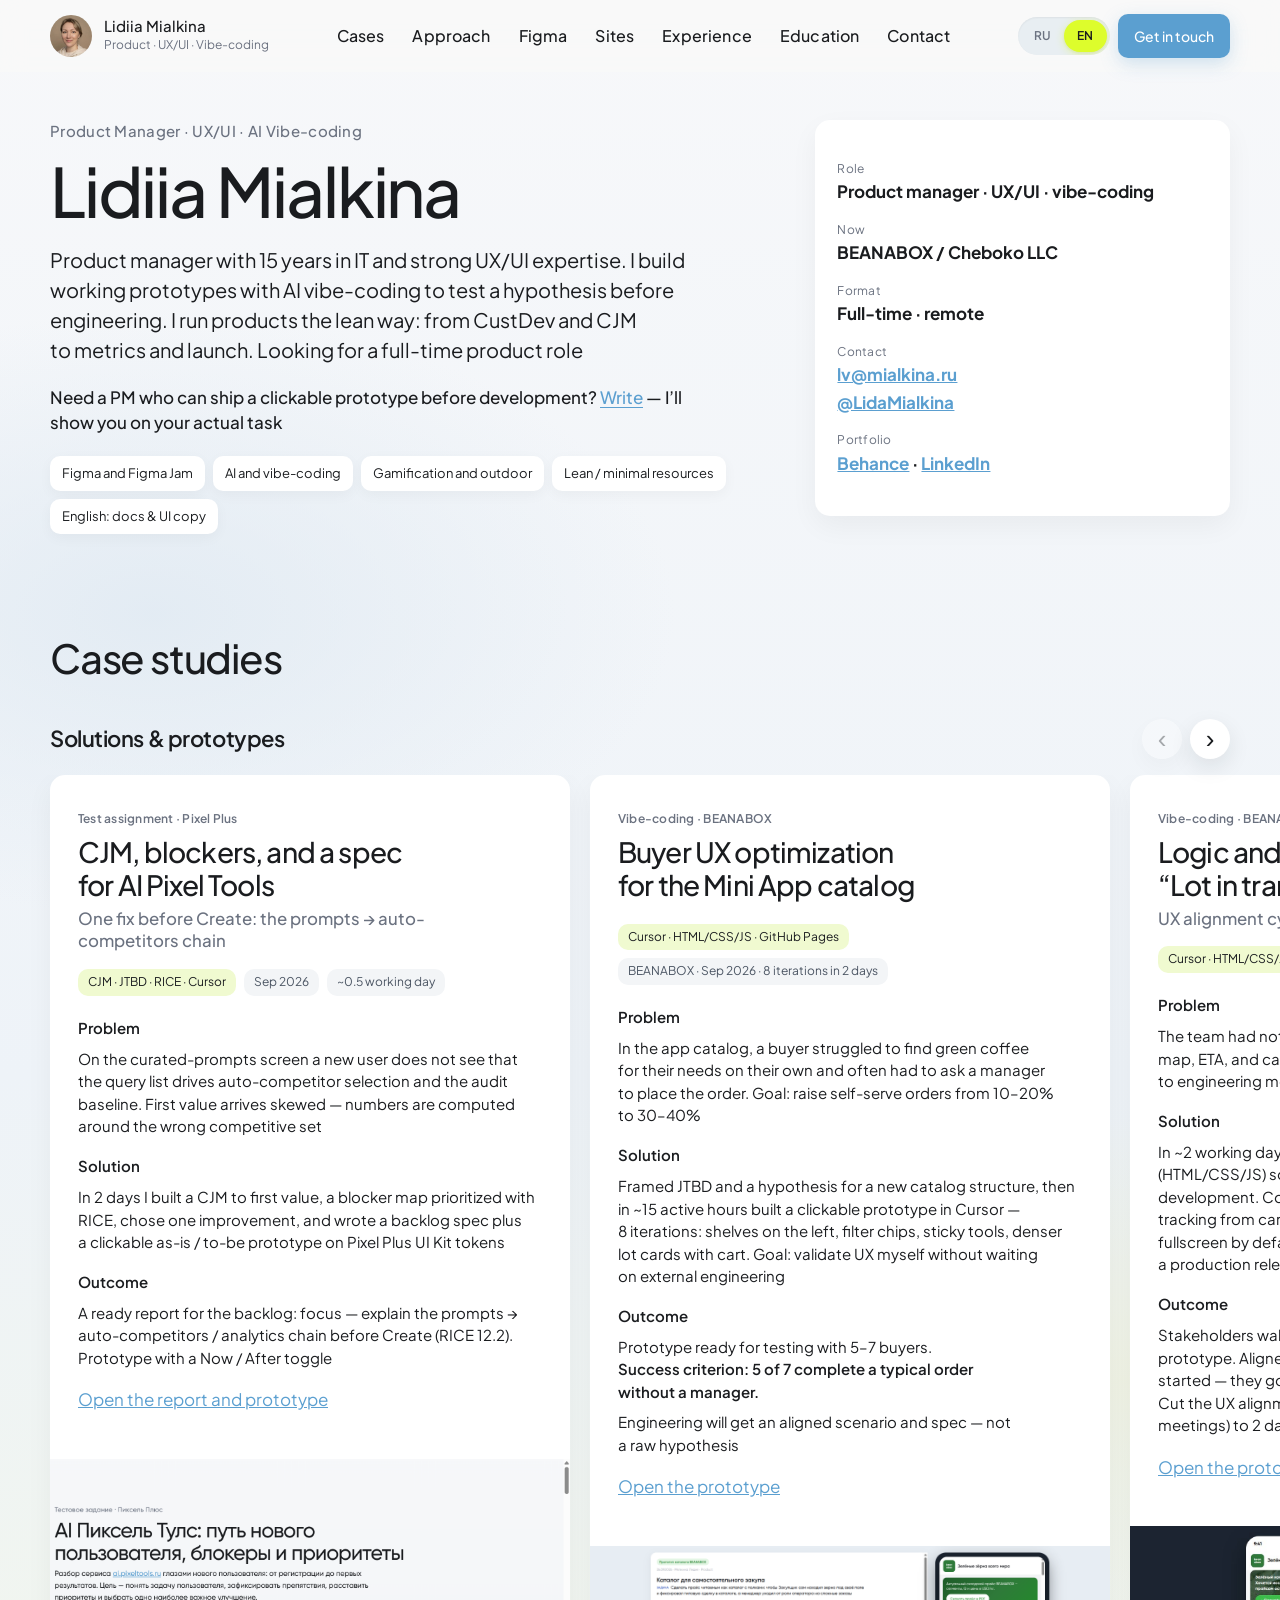
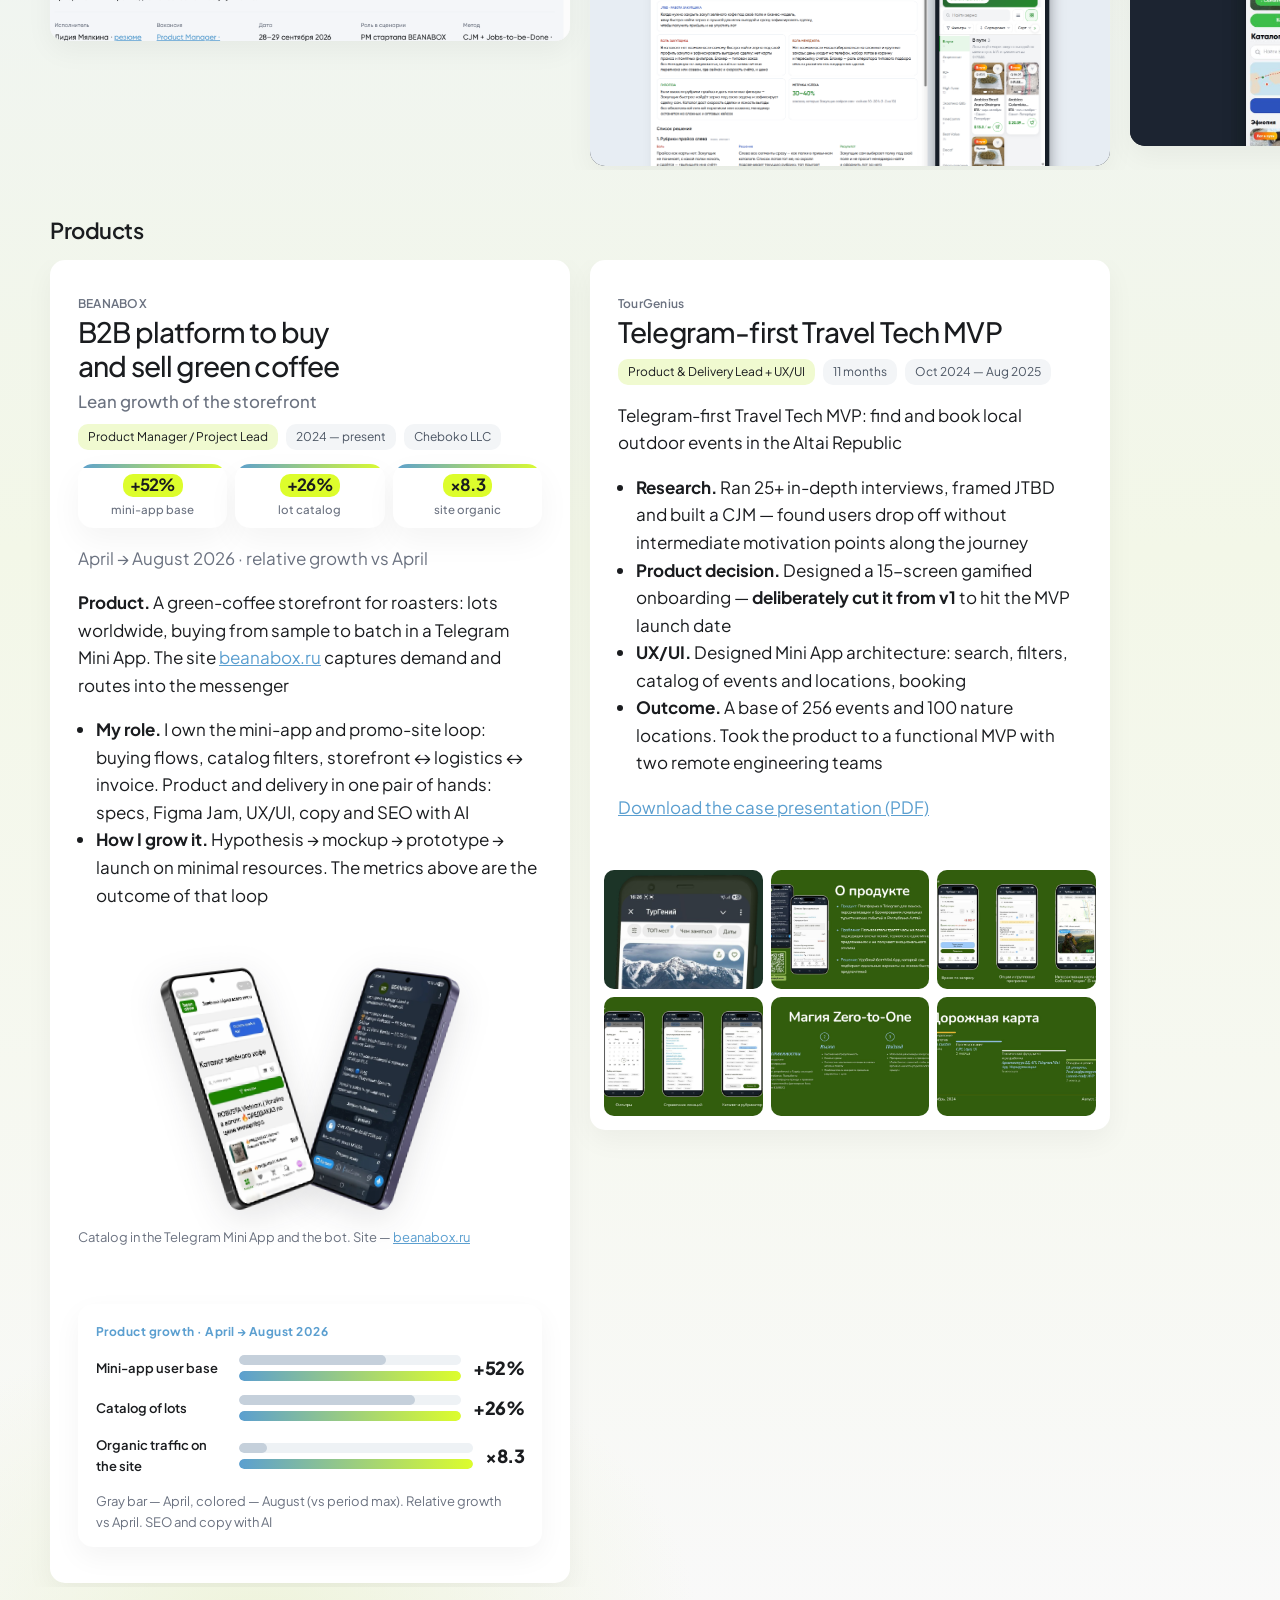
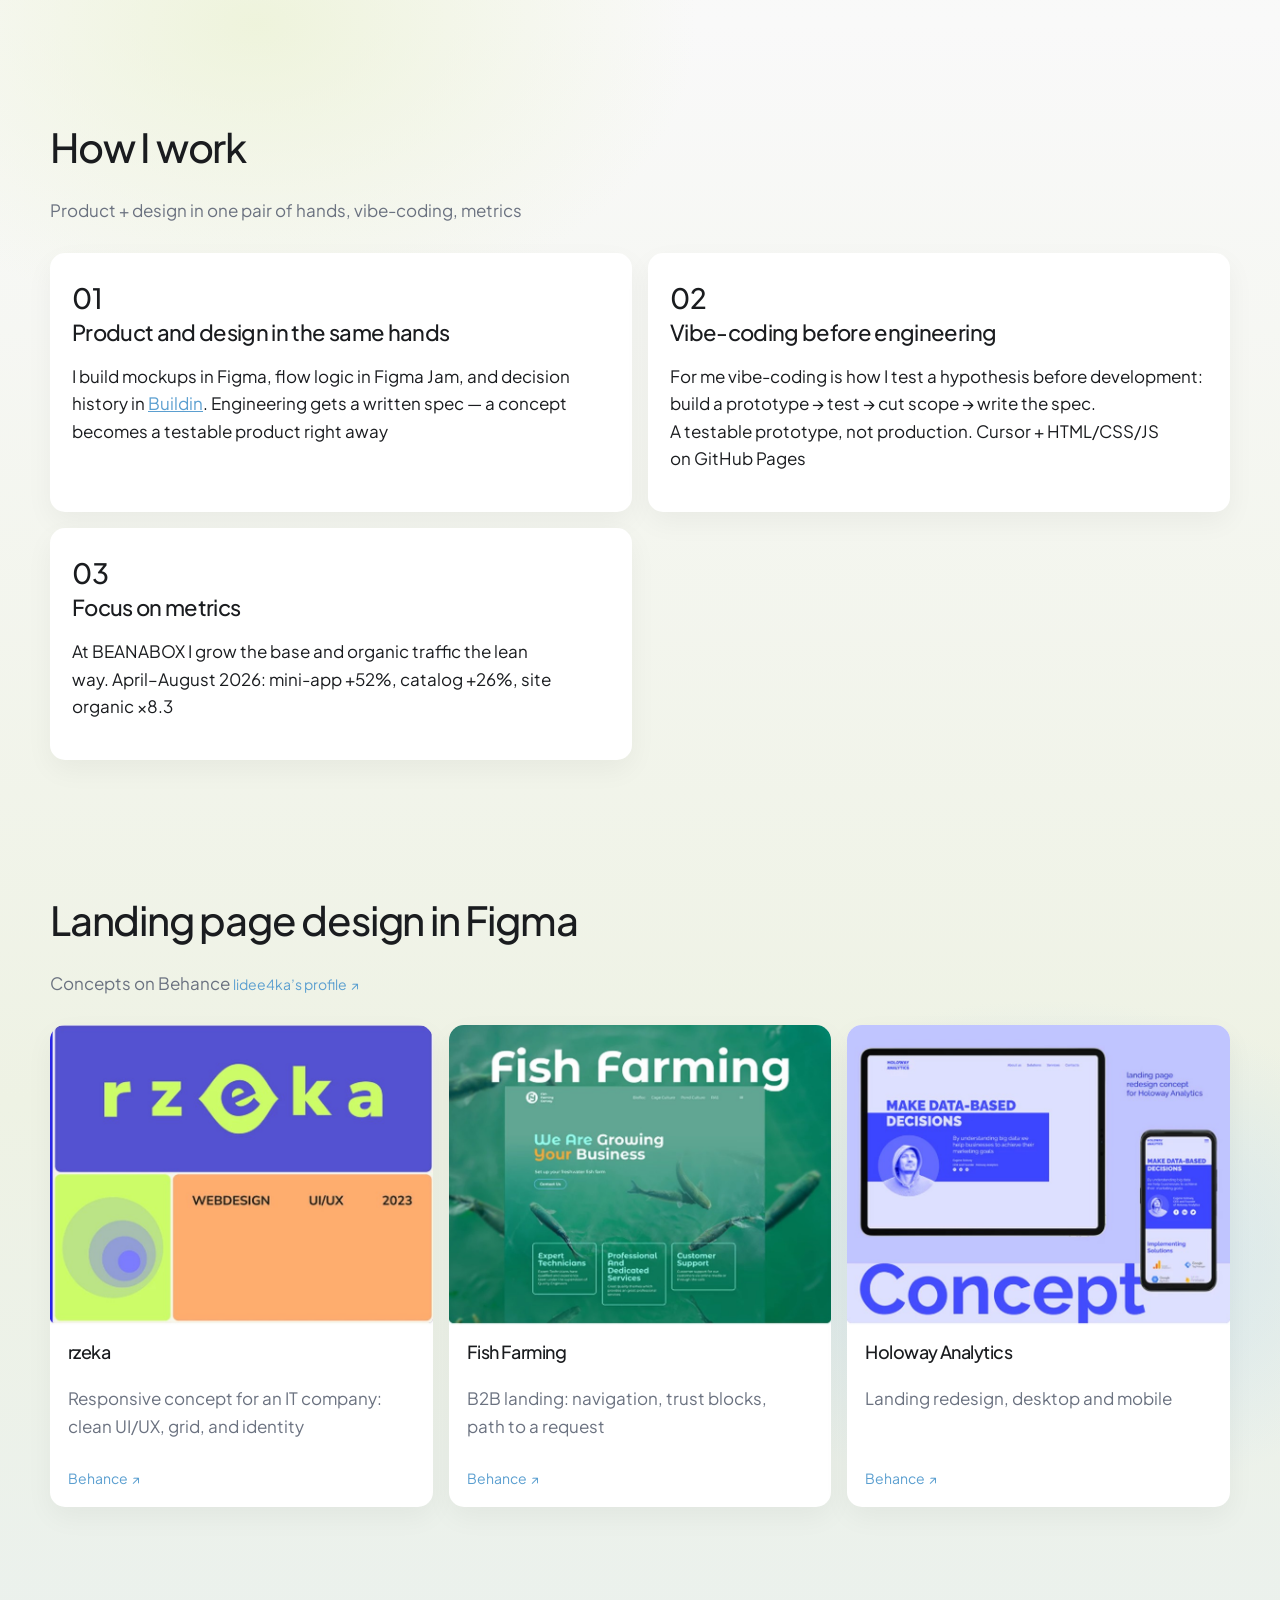
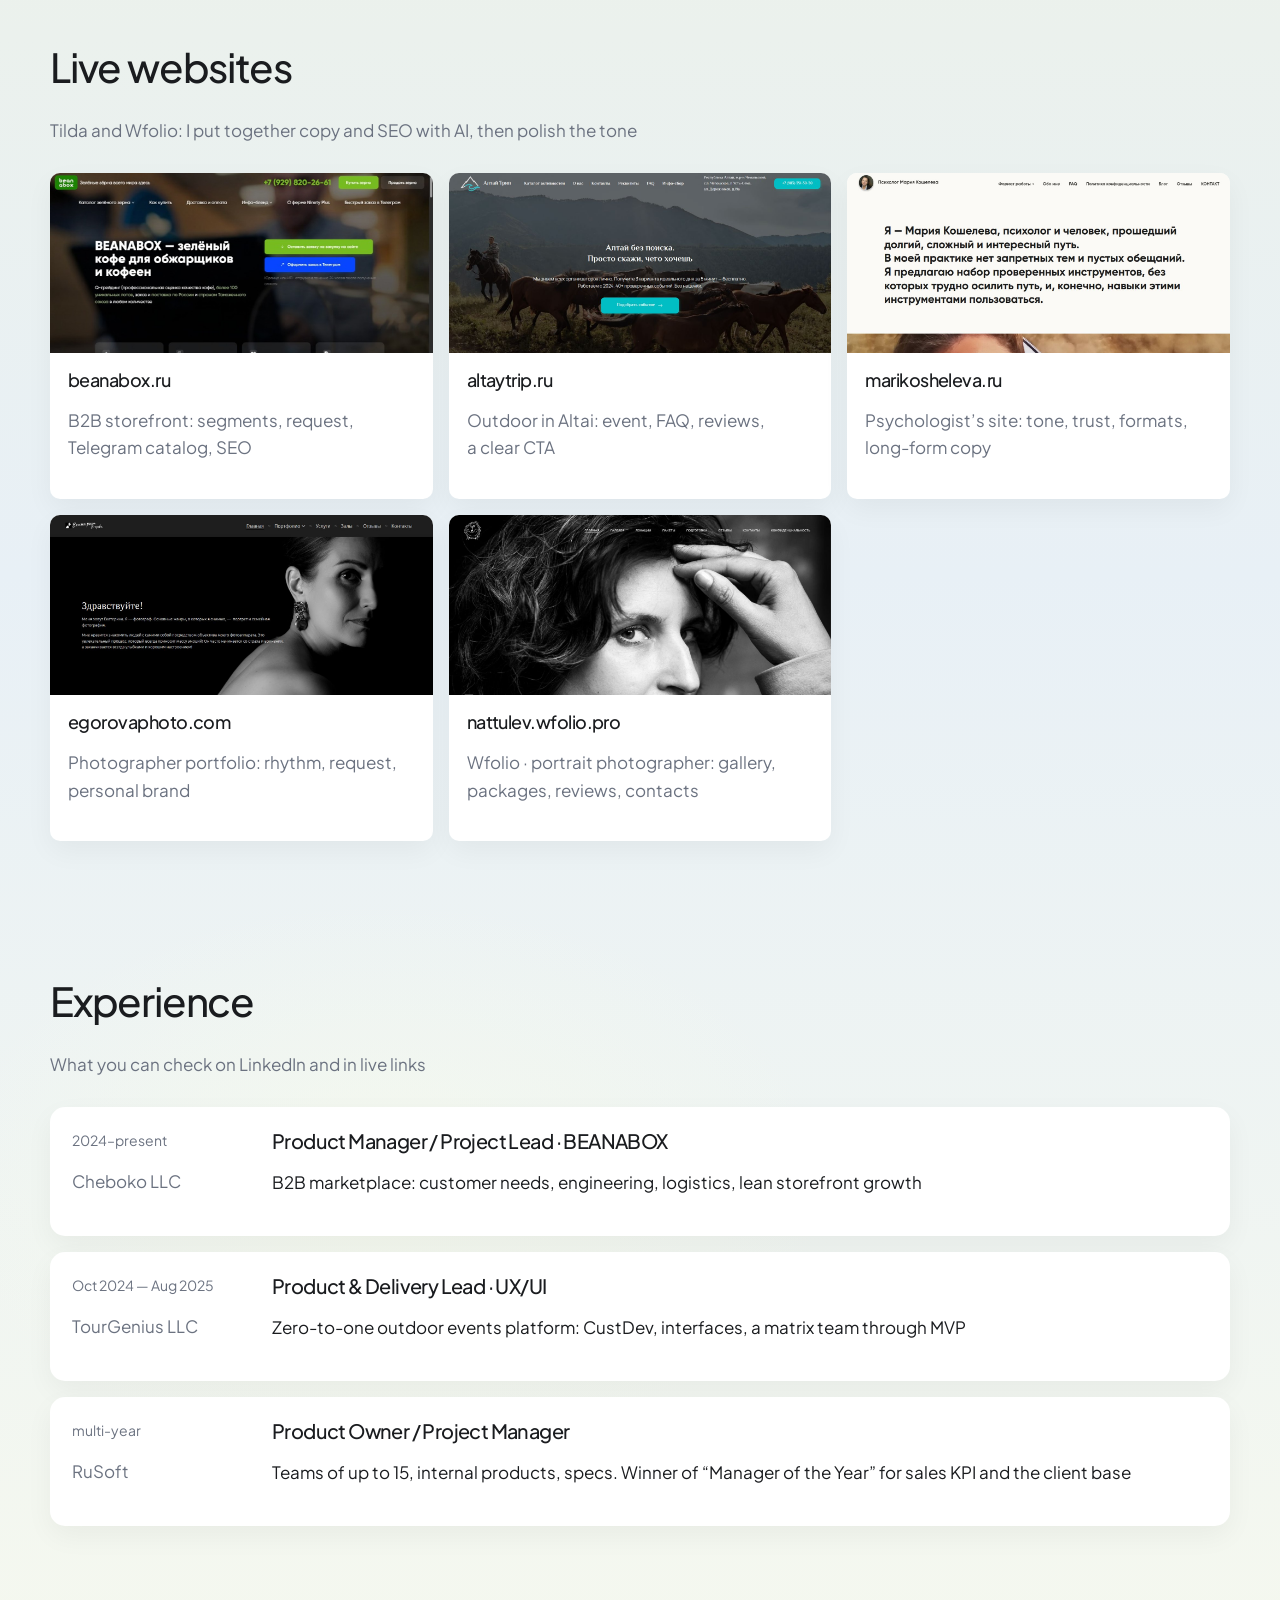
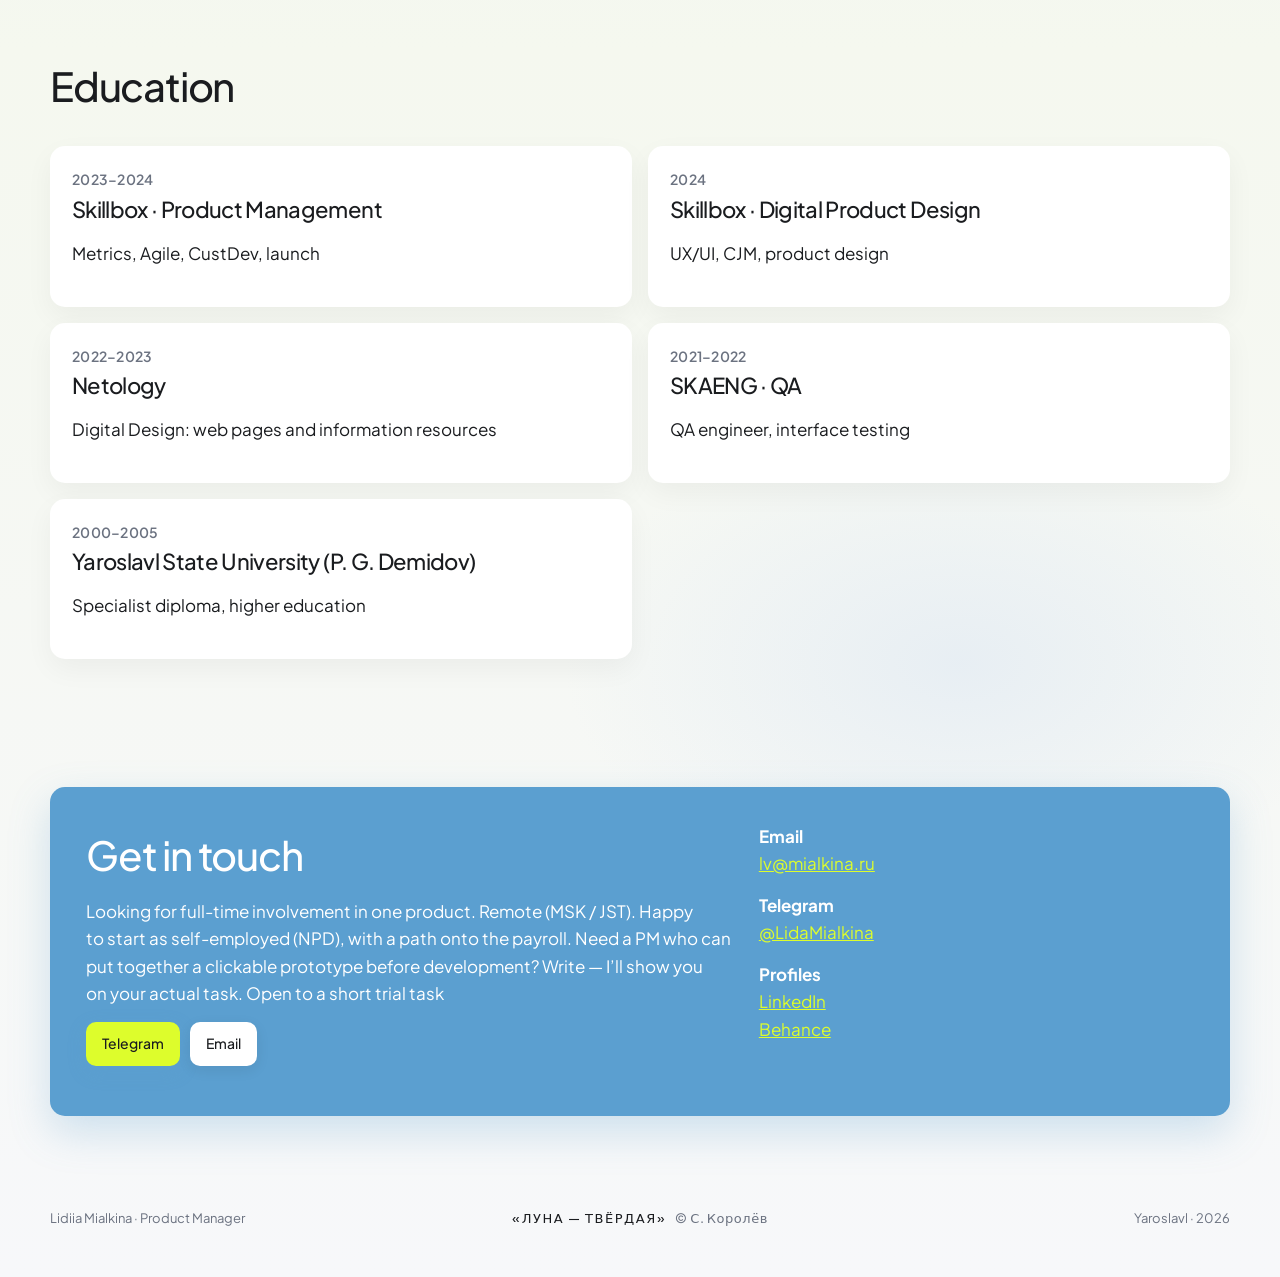
==== en/index.html @ 4f810d22 "OG-бэйдж (RU/EN) Обновила OG-бэйдж (RU/EN): новая аватарка без свечения, фон и чипы как в резюме, бе" ====
<!doctype html>
<html lang="en">
  <head>
    <meta charset="UTF-8" />
    <meta name="viewport" content="width=device-width, initial-scale=1.0" />
    <meta name="theme-color" content="#f9f9f9" />
    <meta name="robots" content="index, follow" />
    <link rel="icon" type="image/png" href="../favicon.png?v=4" sizes="48x48" />
    <link rel="icon" type="image/png" href="../favicon-32.png?v=4" sizes="32x32" />
    <link rel="apple-touch-icon" href="../apple-touch-icon.png?v=4" />
    <link rel="manifest" href="./site.webmanifest" />
    <title>Lidiia Mialkina — Product Manager, UX/UI, vibe-coding</title>
    <meta
      name="description"
      content="Product manager CV with UX/UI: TourGenius, BEANABOX, Figma and working prototypes. Write — I will show you on your actual task."
    />
    <link rel="canonical" href="https://lidee4ka.github.io/cv-PMAI/en/" />
    <link rel="alternate" hreflang="ru-RU" href="https://lidee4ka.github.io/cv-PMAI/" />
    <link rel="alternate" hreflang="en-US" href="https://lidee4ka.github.io/cv-PMAI/en/" />
    <link rel="alternate" hreflang="x-default" href="https://lidee4ka.github.io/cv-PMAI/" />
    <meta property="og:type" content="website" />
    <meta property="og:site_name" content="Lidiia Mialkina" />
    <meta property="og:title" content="Lidiia Mialkina — Product Manager, UX/UI, vibe-coding" />
    <meta
      property="og:description"
      content="Product manager CV with UX/UI: TourGenius, BEANABOX, Figma and working prototypes. Write — I will show you on your actual task."
    />
    <meta property="og:url" content="https://lidee4ka.github.io/cv-PMAI/en/" />
    <meta property="og:locale" content="en_US" />
    <meta property="og:locale:alternate" content="ru_RU" />
    <meta property="og:image" content="https://lidee4ka.github.io/cv-PMAI/og-cover-en.jpg?v=5" />
    <meta property="og:image:alt" content="Lidiia Mialkina, product manager and UX/UI designer" />
    <meta property="og:image:width" content="1200" />
    <meta property="og:image:height" content="630" />
    <meta name="twitter:card" content="summary_large_image" />
    <meta name="twitter:title" content="Lidiia Mialkina — Product Manager UX/UI" />
    <meta name="twitter:description" content="Product manager UX/UI: TourGenius, BEANABOX. Get in touch." />
    <meta name="twitter:image" content="https://lidee4ka.github.io/cv-PMAI/og-cover-en.jpg?v=5" />
    <meta name="twitter:image:alt" content="Lidiia Mialkina, product manager and UX/UI designer" />
    <script type="application/ld+json">{"@context":"https://schema.org","@graph":[{"@type":"ProfilePage","@id":"https://lidee4ka.github.io/cv-PMAI/en/#page","url":"https://lidee4ka.github.io/cv-PMAI/en/","name":"Lidiia Mialkina — Product Manager, UX/UI, vibe-coding","inLanguage":"en-US","isPartOf":{"@id":"https://lidee4ka.github.io/cv-PMAI/#website"},"about":{"@id":"https://lidee4ka.github.io/cv-PMAI/#person"},"mainEntity":{"@id":"https://lidee4ka.github.io/cv-PMAI/#person"}},{"@type":"WebSite","@id":"https://lidee4ka.github.io/cv-PMAI/#website","url":"https://lidee4ka.github.io/cv-PMAI","name":"Лидия Мялкина","alternateName":"Lidiia Mialkina","inLanguage":["ru-RU","en-US"],"publisher":{"@id":"https://lidee4ka.github.io/cv-PMAI/#person"}},{"@type":"Person","@id":"https://lidee4ka.github.io/cv-PMAI/#person","name":"Лидия Мялкина","alternateName":["Lidiia Mialkina"],"jobTitle":"Product Manager","email":"lv@mialkina.ru","url":"https://lidee4ka.github.io/cv-PMAI","image":"https://lidee4ka.github.io/cv-PMAI/avatar.jpg","sameAs":["https://www.linkedin.com/in/lidiia-mialkina/","https://www.behance.net/lidee4ka","https://t.me/LidaMialkina","https://github.com/lidee4ka"],"address":{"@type":"PostalAddress","addressLocality":"Yaroslavl","addressCountry":"RU"},"knowsLanguage":["ru","en"]}]}</script>
    <script>
      (function () {
        var requested = new URLSearchParams(location.search).get('lang')
        var onEnglish = /(^|\/)en(\/|$)/.test(location.pathname)
        if (requested === 'en' && !onEnglish) {
          location.replace(location.pathname.replace(/[^/]*$/, '') + 'en/' + location.hash)
        }
      })()
    </script>
    <link rel="preconnect" href="https://fonts.googleapis.com" />
    <link rel="preconnect" href="https://fonts.gstatic.com" crossorigin />
    <link
      href="https://fonts.googleapis.com/css2?family=Plus+Jakarta+Sans:wght@400;500;600;700;800&display=swap"
      rel="stylesheet"
    />
    <script type="module" crossorigin src="../assets/myfinishline-Dg-Q-eZ1.js"></script>
    <link rel="modulepreload" crossorigin href="../assets/modulepreload-polyfill-P2Xu9kJm.js">
    <link rel="stylesheet" crossorigin href="../assets/myfinishline-DANz9di1.css">
  </head>
  <body>
    <a class="skip" href="#main" data-i18n="skip">Skip to content</a>
    <header class="site-header">
      <div class="wrap header-bar">
        <a class="brand" href="#hero">
          <img class="brand-mark" src="../avatar.jpg?v=4" alt="" width="42" height="42" />
          <span>
            <b data-i18n="brand.name">Lidiia Mialkina</b>
            <span data-i18n="brand.role">Product · UX/UI · Vibe-coding</span>
          </span>
        </a>
        <nav class="nav" aria-label="Sections" data-i18n-aria="nav.label">
          <a href="#kejsy" data-i18n="nav.cases">Cases</a>
          <a href="#obo-mne" data-i18n="nav.why">Approach</a>
          <a href="#behance" data-i18n="nav.figma">Figma</a>
          <a href="#sajty" data-i18n="nav.sites">Sites</a>
          <a href="#opyt" data-i18n="nav.experience">Experience</a>
          <a href="#obrazovanie" data-i18n="nav.education">Education</a>
          <a href="#kontakty" data-i18n="nav.contact">Contact</a>
        </nav>
        <div class="header-actions">
          <nav class="lang-switch" aria-label="Language" data-i18n-aria="lang.label">
            <a href="../" hreflang="ru" lang="ru" data-lang-path="ru">RU</a>
            <a href="./" hreflang="en" lang="en" data-lang-path="en" aria-current="page">EN</a>
          </nav>
          <a class="btn btn-primary" href="#kontakty" data-i18n="cta.contact">Get in touch</a>
          <button class="nav-toggle" type="button" aria-expanded="false" aria-label="Menu" data-i18n-aria="nav.menu">
            <span></span>
            <span></span>
            <span></span>
          </button>
        </div>
      </div>
    </header>

    <main id="main">
      <section class="hero" id="hero">
        <div class="wrap">
          <div class="hero-grid">
            <div>
              <p class="kicker" data-i18n="hero.kicker">Product Manager · UX/UI · AI Vibe-coding</p>
              <h1 data-i18n="brand.name">Lidiia Mialkina</h1>
              <p class="lead" data-i18n="hero.lead">Product manager with 15&nbsp;years in&nbsp;IT and strong UX/UI expertise. I&nbsp;build working prototypes with AI vibe-coding to&nbsp;test a&nbsp;hypothesis before engineering. I&nbsp;run products the lean way: from CustDev and CJM to&nbsp;metrics and launch. Looking for a&nbsp;full-time product role</p>
              <p class="lead-cta" data-i18n="hero.cta">Need a&nbsp;PM who can ship a&nbsp;clickable prototype before development? <a href="#kontakty">Write</a>&nbsp;— I&rsquo;ll show you on&nbsp;your actual task</p>
              <ul class="pills">
                <li data-i18n="pill.figma">Figma and Figma Jam</li>
                <li data-i18n="pill.ai">AI and vibe-coding</li>
                <li data-i18n="pill.game">Gamification and outdoor</li>
                <li data-i18n="pill.lean">Lean / minimal resources</li>
                <li data-i18n="pill.en">English: docs &amp; UI copy</li>
              </ul>
            </div>
            <aside>
              <div class="hero-card">
                <dl>
                  <dt data-i18n="card.role">Role</dt>
                  <dd data-i18n="card.roleVal">Product manager · UX/UI · vibe-coding</dd>
                  <dt data-i18n="card.now">Now</dt>
                  <dd data-i18n="card.nowVal">BEANABOX&nbsp;/ Cheboko LLC</dd>
                  <dt data-i18n="card.format">Format</dt>
                  <dd data-i18n="card.formatVal">Full-time · remote</dd>
                  <dt data-i18n="card.connect">Contact</dt>
                  <dd>
                    <a href="mailto:lv@mialkina.ru">lv@mialkina.ru</a><br />
                    <a href="https://t.me/LidaMialkina" target="_blank" rel="noreferrer">@LidaMialkina</a>
                  </dd>
                  <dt data-i18n="card.portfolio">Portfolio</dt>
                  <dd>
                    <a href="https://www.behance.net/lidee4ka" target="_blank" rel="noreferrer">Behance</a>
                    ·
                    <a href="https://www.linkedin.com/in/lidiia-mialkina/" target="_blank" rel="noreferrer">LinkedIn</a>
                  </dd>
                </dl>
              </div>
            </aside>
          </div>
        </div>
      </section>

      <section class="section" id="kejsy">
        <div class="wrap">
          <div class="section-head">
            <h2 data-i18n="cases.title">Case studies</h2>
          </div>
        </div>

                <div class="cases-group cases-group--solutions">
          <div class="wrap cases-group-body">
          <div class="cases-group-head">
            <h3 class="cases-group-title">Solutions &amp; prototypes</h3>
            <div class="cases-nav-group" role="group" aria-label="Scroll cases">
              <button type="button" class="cases-nav cases-nav--prev" aria-label="Previous case">
                <span aria-hidden="true">‹</span>
              </button>
              <button type="button" class="cases-nav cases-nav--next" aria-label="Next case">
                <span aria-hidden="true">›</span>
              </button>
            </div>
          </div>
          <div class="cases-rail" tabindex="0" aria-label="Solutions and prototypes">
              <div class="cases-track">
<article class="case case--stack case--vibe" id="pixeltools">
            <div class="case-copy">
              <div class="case-head">
                <div class="case-head-main">
                  <span class="tag">Test assignment · Pixel Plus</span>
                  <h3>CJM, blockers, and&nbsp;a&nbsp;spec for&nbsp;AI Pixel Tools</h3>
                  <p class="case-sub">One fix before Create: the prompts → auto-competitors chain</p>
                </div>
                <div class="case-head-side">
                  <div class="meta-row meta-row--role">
                    <span>CJM · JTBD · RICE · Cursor</span>
                    <span>Sep 2026</span>
                    <span>~0.5&nbsp;working day</span>
                  </div>
                </div>
              </div>
              <div class="case-triad">
                <div class="case-col">
                  <b>Problem</b>
                  <p>On&nbsp;the curated-prompts screen a&nbsp;new user does not see that the query list drives auto-competitor selection and the audit baseline. First value arrives skewed&nbsp;— numbers are computed around the wrong competitive set</p>
                </div>
                <div class="case-col">
                  <b>Solution</b>
                  <p>In&nbsp;2&nbsp;days I&nbsp;built a&nbsp;CJM to&nbsp;first value, a&nbsp;blocker map prioritized with RICE, chose one improvement, and wrote a&nbsp;backlog spec plus a&nbsp;clickable as-is&nbsp;/ to-be prototype on&nbsp;Pixel Plus UI&nbsp;Kit tokens</p>
                </div>
                <div class="case-col">
                  <b>Outcome</b>
                  <p>A&nbsp;ready report for the backlog: focus&nbsp;— explain the prompts → auto-competitors / analytics chain before Create (RICE&nbsp;12.2). Prototype with a&nbsp;Now&nbsp;/ After toggle</p>
                </div>
              </div>
              <p>
                <a href="https://lidee4ka.github.io/ai-pixeltools-cjm/" target="_blank" rel="noreferrer">Open the report and prototype</a>
              </p>
            </div>
            <figure class="case-shot case-shot--proto">
              <img
                src="../sites/pixeltools-cjm.png"
                alt="Pixel Plus test assignment: CJM and AI Pixel Tools spec — report header"
              />
            </figure>
          </article>

<article class="case case--stack case--vibe" id="catalog-redesign">
            <div class="case-copy">
              <div class="case-head">
                <div class="case-head-main">
                  <span class="tag" data-i18n="cr.tag">Vibe-coding · BEANABOX</span>
                  <h3 data-i18n="cr.h3">Buyer UX optimization for&nbsp;the Mini App catalog</h3>
                </div>
                <div class="case-head-side">
                  <div class="meta-row meta-row--role">
                    <span data-i18n="cr.meta">Cursor · HTML/CSS/JS · GitHub Pages</span>
                    <span data-i18n="cr.when">BEANABOX · Sep 2026 · 8&nbsp;iterations in&nbsp;2&nbsp;days</span>
                  </div>
                </div>
              </div>
              <div class="case-triad">
                <div class="case-col" data-i18n="cr.li1">
                  <b>Problem</b>
                  <p>In&nbsp;the app catalog, a&nbsp;buyer struggled to&nbsp;find green coffee for&nbsp;their needs
                  on&nbsp;their own and often had to&nbsp;ask a&nbsp;manager to&nbsp;place the order.
                  Goal: raise self-serve orders from 10–20% to&nbsp;30–40%</p>
                </div>
                <div class="case-col" data-i18n="cr.li2">
                  <b>Solution</b>
                  <p>Framed JTBD and a&nbsp;hypothesis for a&nbsp;new catalog structure,
                  then in&nbsp;~15&nbsp;active hours built a&nbsp;clickable prototype in&nbsp;Cursor&nbsp;—
                  8&nbsp;iterations: shelves on&nbsp;the left, filter chips, sticky tools, denser lot cards with cart.
                  Goal: validate UX myself without waiting on&nbsp;external engineering</p>
                </div>
                <div class="case-col" data-i18n="cr.li3">
                  <b>Outcome</b>
                  <p>Prototype ready for testing with 5–7 buyers.
                  <b>Success criterion: 5&nbsp;of&nbsp;7 complete a&nbsp;typical order without a&nbsp;manager.</b>
                  Engineering will get an&nbsp;aligned scenario and&nbsp;spec&nbsp;— not a&nbsp;raw hypothesis</p>
                </div>
              </div>
              <p>
                <a
                  href="https://lidee4ka.github.io/beanabox-catalog-redesign/"
                  target="_blank"
                  rel="noreferrer"
                  data-i18n="cr.open"
                  >Open the prototype</a
                >
              </p>
            </div>
            <figure class="case-shot case-shot--proto">
              <img
                src="../sites/catalog-redesign.png"
                alt="Clickable BEANABOX catalog redesign prototype: shelves, filters, and lot cards"
                data-i18n-alt="cr.alt"
              />
            </figure>
          </article>

<article class="case case--stack case--vibe" id="prototip">
            <div class="case-copy">
              <div class="case-head">
                <div class="case-head-main">
                  <span class="tag" data-i18n="pr.tag">Vibe-coding · BEANABOX</span>
                  <h3 data-i18n="pr.h3">Logic and prototype of&nbsp;the “Lot in&nbsp;transit” module</h3>
                  <p class="case-sub" data-i18n="pr.sub">UX alignment cycle cut from ~2&nbsp;weeks to&nbsp;2&nbsp;days</p>
                </div>
                <div class="case-head-side">
                  <div class="meta-row meta-row--role">
                    <span data-i18n="pr.meta">Cursor · HTML/CSS/JS · GitHub Pages</span>
                    <span data-i18n="pr.when">~2&nbsp;working days</span>
                  </div>
                </div>
              </div>
              <div class="case-triad">
                <div class="case-col" data-i18n="pr.li1">
                  <b>Problem</b>
                  <p>The team had not approved mockups for a&nbsp;new logistics flow&nbsp;— map, ETA, and cart
                  hierarchy was contested. Handing a&nbsp;raw spec to&nbsp;engineering meant a&nbsp;high redo risk</p>
                </div>
                <div class="case-col" data-i18n="pr.li2">
                  <b>Solution</b>
                  <p>In&nbsp;~2&nbsp;working days I&nbsp;built a&nbsp;clickable prototype
                  in&nbsp;Cursor (HTML/CSS/JS) so&nbsp;the team could click through the path before development.
                  Consciously in&nbsp;scope: map, ETA as&nbsp;forecast, tracking from cart. Cut: Yandex map underlay,
                  third-party ports, fullscreen by&nbsp;default. A&nbsp;prototype for validation, not a&nbsp;production release</p>
                </div>
                <div class="case-col" data-i18n="pr.li3">
                  <b>Outcome</b>
                  <p>Stakeholders walked from lot card to&nbsp;tracking on&nbsp;a&nbsp;live prototype.
                  Aligned the hierarchy before engineering started&nbsp;— they got a&nbsp;tested spec,
                  not a&nbsp;raw hypothesis. Cut the UX alignment cycle from ~2&nbsp;weeks (mockups and meetings)
                  to&nbsp;2&nbsp;days</p>
                </div>
              </div>
              <p>
                <a
                  href="https://lidee4ka.github.io/beanabox-lot-v-puti/"
                  target="_blank"
                  rel="noreferrer"
                  data-i18n="pr.open"
                  >Open the prototype</a>
              </p>
            </div>
            <figure class="case-shot case-shot--proto">
              <img
                src="../sites/lot-v-puti.jpg"
                alt="Clickable “Lots in transit” prototype: catalog, map banner, and lot tracking"
                data-i18n-alt="pr.alt"
              />
            </figure>
          </article>

              </div>
            </div>
          </div>
        </div>

        <div class="cases-group">
          <div class="wrap cases-group-body">
          <div class="cases-group-head">
            <h3 class="cases-group-title">Products</h3>
            <div class="cases-nav-group" role="group" aria-label="Scroll products">
              <button type="button" class="cases-nav cases-nav--prev" aria-label="Previous product">
                <span aria-hidden="true">‹</span>
              </button>
              <button type="button" class="cases-nav cases-nav--next" aria-label="Next product">
                <span aria-hidden="true">›</span>
              </button>
            </div>
          </div>
          <div class="cases-rail" tabindex="0" aria-label="Products">
            <div class="cases-track">
<article class="case case--stack" id="beanabox">
            <div class="case-body case-body--app">
              <div class="case-copy">
                <span class="tag" data-i18n="bb.tag">BEANABOX</span>
                <h3 data-i18n="bb.h3">B2B platform to&nbsp;buy and sell green coffee</h3>
                <p class="case-sub" data-i18n="bb.sub">Lean growth of&nbsp;the storefront</p>
                <div class="meta-row meta-row--role">
                  <span data-i18n="bb.role">Product Manager / Project Lead</span>
                  <span data-i18n="bb.dates">2024&nbsp;— present</span>
                  <span data-i18n="bb.co">Cheboko LLC</span>
                </div>
                <ul class="case-metrics" aria-label="BEANABOX key metrics">
                  <li><b>+52%</b> <span data-i18n="bb.m1">mini-app base</span></li>
                  <li><b>+26%</b> <span data-i18n="bb.m2">lot catalog</span></li>
                  <li><b>×8.3</b> <span data-i18n="bb.m3">site organic</span></li>
                </ul>
                <p class="muted" data-i18n="bb.period">April → August 2026 · relative growth vs&nbsp;April</p>
                <p data-i18n="bb.p">
                  <b>Product.</b> A&nbsp;green-coffee storefront for roasters: lots worldwide, buying from sample to&nbsp;batch
                  in&nbsp;a&nbsp;Telegram Mini App. The site
                  <a href="https://beanabox.ru/" target="_blank" rel="noreferrer">beanabox.ru</a>
                  captures demand and routes into the messenger</p>
                <ul>
                  <li data-i18n="bb.li1">
                    <b>My role.</b> I&nbsp;own the mini-app and promo-site loop: buying flows, catalog filters,
                    storefront ↔ logistics ↔ invoice. Product and delivery in&nbsp;one pair of&nbsp;hands:
                    specs, Figma Jam, UX/UI, copy and SEO with AI</li>
                  <li data-i18n="bb.li2">
                    <b>How I&nbsp;grow it.</b> Hypothesis → mockup → prototype → launch on&nbsp;minimal resources.
                    The metrics above are the outcome of&nbsp;that loop</li>
                </ul>
              </div>
              <div class="phones" aria-hidden="true">
                <img
                  class="phone phone--app"
                  src="../sites/beanabox-phone-catalog.webp"
                  alt=""
                  width="507"
                  height="920"
                />
                <img
                  class="phone phone--bot"
                  src="../sites/beanabox-phone-bot.webp"
                  alt=""
                  width="507"
                  height="920"
                />
              </div>
            </div>
            <p class="phones-caption" data-i18n="bb.caption">Catalog in&nbsp;the Telegram Mini App and the bot. Site&nbsp;— <a href="https://beanabox.ru/" target="_blank" rel="noreferrer">beanabox.ru</a></p>
            <div class="case-copy">
              <div
                class="infographic"
                aria-label="Relative BEANABOX product growth, April to August 2026"
                data-i18n-aria="bb.chartAria"
              >
                <p class="infographic-kicker" data-i18n="bb.kicker">Product growth · April → August 2026</p>
                <ul class="chart">
                  <li>
                    <span class="chart-name" data-i18n="bb.users">Mini-app user base</span>
                    <span class="chart-bars" aria-hidden="true">
                      <span class="chart-bar-track"><span class="chart-bar chart-bar--from" style="--w: 66%"></span></span>
                      <span class="chart-bar-track"><span class="chart-bar chart-bar--to" style="--w: 100%"></span></span>
                    </span>
                    <strong>+52%</strong>
                  </li>
                  <li>
                    <span class="chart-name" data-i18n="bb.catalog">Catalog of lots</span>
                    <span class="chart-bars" aria-hidden="true">
                      <span class="chart-bar-track"><span class="chart-bar chart-bar--from" style="--w: 79%"></span></span>
                      <span class="chart-bar-track"><span class="chart-bar chart-bar--to" style="--w: 100%"></span></span>
                    </span>
                    <strong>+26%</strong>
                  </li>
                  <li>
                    <span class="chart-name" data-i18n="bb.org">Organic traffic on the site</span>
                    <span class="chart-bars" aria-hidden="true">
                      <span class="chart-bar-track"><span class="chart-bar chart-bar--from" style="--w: 12%"></span></span>
                      <span class="chart-bar-track"><span class="chart-bar chart-bar--to" style="--w: 100%"></span></span>
                    </span>
                    <strong>×8.3</strong>
                  </li>
                </ul>
                <p class="chart-foot" data-i18n="bb.foot">Gray bar&nbsp;— April, colored&nbsp;— August (vs period max). Relative growth vs&nbsp;April. SEO and copy with AI</p>
              </div>
            </div>
          </article>

          
<article class="case case--stack" id="tourgenius">
            <div class="case-copy">
              <span class="tag" data-i18n="tg.tag">TourGenius</span>
              <h3 data-i18n="tg.h3">Telegram-first Travel Tech MVP</h3>
              <div class="meta-row meta-row--role">
                <span data-i18n="tg.role">Product &amp; Delivery Lead + UX/UI</span>
                <span data-i18n="tg.months">11&nbsp;months</span>
                <span data-i18n="tg.dates">Oct 2024&nbsp;— Aug 2025</span>
              </div>
              <p data-i18n="tg.p">Telegram-first Travel Tech MVP: find and book local outdoor events in&nbsp;the Altai Republic</p>
              <ul>
                <li data-i18n="tg.li1"><b>Research.</b> Ran 25+&nbsp;in-depth interviews, framed JTBD and built a&nbsp;CJM&nbsp;— found users drop off without intermediate motivation points along the journey</li>
                <li data-i18n="tg.li2"><b>Product decision.</b> Designed a&nbsp;15-screen gamified onboarding&nbsp;— <b>deliberately cut it from v1</b> to&nbsp;hit the MVP launch date</li>
                <li data-i18n="tg.li3"><b>UX/UI.</b> Designed Mini App architecture: search, filters, catalog of&nbsp;events and locations, booking</li>
                <li data-i18n="tg.li4"><b>Outcome.</b> A&nbsp;base of&nbsp;256&nbsp;events and 100&nbsp;nature locations. Took the product to&nbsp;a&nbsp;functional MVP with two remote engineering teams</li>
              </ul>
              <p>
                <a href="../files/TourGenius_mvp_journey_presentation_Mialkina-LV.pdf" data-i18n="tg.pdf"
                  >Download the case presentation (PDF)</a>
              </p>
            </div>
            <div class="case-tiles" aria-label="TourGenius presentation screenshots">
              <img src="../cases/tourgenius-01.jpg" alt="TourGenius Mini App mockup: a place card in the feed" data-i18n-alt="tg.alt1" />
              <img src="../cases/tourgenius-02.jpg" alt="TourGenius: product, problem, and solution" data-i18n-alt="tg.alt2" />
              <img src="../cases/tourgenius-03.jpg" alt="TourGenius Mini App screens" data-i18n-alt="tg.alt3" />
              <img src="../cases/tourgenius-04.jpg" alt="TourGenius presentation slide" data-i18n-alt="tg.alt5" />
              <img src="../cases/tourgenius-05.jpg" alt="Areas of ownership and a zero-to-one approach" data-i18n-alt="tg.alt4" />
              <img src="../cases/tourgenius-06.jpg" alt="TourGenius presentation slide" data-i18n-alt="tg.alt6" />
            </div>
          </article>
        
            </div>
          </div>
          </div>
        </div>
      </section>

      <section class="section" id="obo-mne">
        <div class="wrap">
          <div class="section-head">
            <h2 data-i18n="why.title">How I&nbsp;work</h2>
            <p class="muted" data-i18n="why.sub">Product + design in&nbsp;one pair of&nbsp;hands, vibe-coding, metrics</p>
          </div>
          <div class="reason-grid">
            <article class="card">
              <div class="num">01</div>
              <h3 data-i18n="why.2.title">Product and design in&nbsp;the same hands</h3>
              <p data-i18n="why.2.body">
                I&nbsp;build mockups in&nbsp;Figma, flow logic in&nbsp;Figma Jam, and decision history in&nbsp;<a href="https://buildin.ai" target="_blank" rel="noreferrer">Buildin</a>.
                Engineering gets a&nbsp;written spec&nbsp;— a&nbsp;concept becomes a&nbsp;testable product right away</p>
            </article>
            <article class="card">
              <div class="num">02</div>
              <h3 data-i18n="why.3.title">Vibe-coding before engineering</h3>
              <p data-i18n="why.3.body">
                For me vibe-coding is&nbsp;how I&nbsp;test a&nbsp;hypothesis before development: build a&nbsp;prototype →
                test → cut scope → write the&nbsp;spec. A&nbsp;testable prototype, not production.
                Cursor + HTML/CSS/JS on&nbsp;GitHub Pages</p>
            </article>
            <article class="card">
              <div class="num">03</div>
              <h3 data-i18n="why.4.title">Focus on&nbsp;metrics</h3>
              <p data-i18n="why.4.body">
                At&nbsp;BEANABOX I&nbsp;grow the base and organic traffic the lean way. April–August 2026:
                mini-app +52%, catalog +26%, site organic ×8.3</p>
            </article>
          </div>
        </div>
      </section>

      <section class="section" id="behance">
        <div class="wrap">
          <div class="section-head">
            <h2 data-i18n="bh.title">Landing page design in&nbsp;Figma</h2>
            <p class="muted" data-i18n="bh.sub">Concepts on&nbsp;Behance <a class="ext-link" href="https://www.behance.net/lidee4ka" target="_blank" rel="noreferrer">lidee4ka&rsquo;s profile<span class="ext-arrow" aria-hidden="true">↗</span></a></p>
          </div>
          <div class="site-grid">
            <article class="card site-card behance-card">
              <button type="button" class="lightbox-trigger" data-lightbox="./behance/rzeka.jpg">
                <img
                  src="../behance/rzeka.jpg"
                  alt="rzeka concept: responsive site for an IT company"
                  data-i18n-alt="rzeka.alt"
                />
              </button>
              <div class="site-card-body">
                <h3>rzeka</h3>
                <p class="muted" data-i18n="rzeka.p">Responsive concept for an&nbsp;IT company: clean UI/UX, grid, and identity</p>
                <a
                  class="ext-link"
                  href="https://www.behance.net/gallery/171759369/Responsive-webdesign-concept-for-an-IT-company"
                  target="_blank"
                  rel="noreferrer"
                  >Behance<span class="ext-arrow" aria-hidden="true">↗</span></a
                >
              </div>
            </article>
            <article class="card site-card behance-card">
              <button type="button" class="lightbox-trigger" data-lightbox="./behance/fish-farming.jpg">
                <img src="../behance/fish-farming.jpg" alt="Fish Farming landing concept" data-i18n-alt="fish.alt" />
              </button>
              <div class="site-card-body">
                <h3>Fish Farming</h3>
                <p class="muted" data-i18n="fish.p">B2B landing: navigation, trust blocks, path to&nbsp;a&nbsp;request</p>
                <a
                  class="ext-link"
                  href="https://www.behance.net/gallery/163622703/Landing-Page-Design-concept"
                  target="_blank"
                  rel="noreferrer"
                  >Behance<span class="ext-arrow" aria-hidden="true">↗</span></a
                >
              </div>
            </article>
            <article class="card site-card behance-card">
              <button type="button" class="lightbox-trigger" data-lightbox="./behance/holoway.jpg">
                <img
                  src="../behance/holoway.jpg"
                  alt="Holoway Analytics landing redesign"
                  data-i18n-alt="holo.alt"
                />
              </button>
              <div class="site-card-body">
                <h3>Holoway Analytics</h3>
                <p class="muted" data-i18n="holo.p">Landing redesign, desktop and mobile</p>
                <a
                  class="ext-link"
                  href="https://www.behance.net/gallery/163406243/Landing-page-redesign-concept-for-Holoway-Analytics"
                  target="_blank"
                  rel="noreferrer"
                  >Behance<span class="ext-arrow" aria-hidden="true">↗</span></a
                >
              </div>
            </article>
          </div>
        </div>
      </section>

      <section class="section" id="sajty">
        <div class="wrap">
          <div class="section-head">
            <h2 data-i18n="sites.title">Live websites</h2>
            <p class="muted" data-i18n="sites.sub">Tilda and Wfolio: I&nbsp;put together copy and SEO with AI, then polish the tone</p>
          </div>
          <div class="site-grid">
            <a class="card site-card" href="https://beanabox.ru/" target="_blank" rel="noreferrer">
              <img src="../sites/beanabox.jpg" alt="beanabox.ru home screen" data-i18n-alt="beanabox.alt" />
              <div class="site-card-body">
                <h3>beanabox.ru</h3>
                <p class="muted" data-i18n="beanabox.p">B2B storefront: segments, request, Telegram catalog, SEO</p>
              </div>
            </a>
            <a class="card site-card" href="https://altaytrip.ru/" target="_blank" rel="noreferrer">
              <img src="../sites/altaytrip.jpg" alt="altaytrip.ru home screen" data-i18n-alt="altay.alt" />
              <div class="site-card-body">
                <h3>altaytrip.ru</h3>
                <p class="muted" data-i18n="altay.p">Outdoor in&nbsp;Altai: event, FAQ, reviews, a&nbsp;clear CTA</p>
              </div>
            </a>
            <a class="card site-card" href="https://marikosheleva.ru/" target="_blank" rel="noreferrer">
              <img src="../sites/marikosheleva.jpg" alt="marikosheleva.ru home screen" data-i18n-alt="mari.alt" />
              <div class="site-card-body">
                <h3>marikosheleva.ru</h3>
                <p class="muted" data-i18n="mari.p">Psychologist’s site: tone, trust, formats, long-form copy</p>
              </div>
            </a>
            <a class="card site-card" href="https://egorovaphoto.com/" target="_blank" rel="noreferrer">
              <img src="../sites/egorovaphoto.jpg" alt="egorovaphoto.com home screen" data-i18n-alt="ego.alt" />
              <div class="site-card-body">
                <h3>egorovaphoto.com</h3>
                <p class="muted" data-i18n="ego.p">Photographer portfolio: rhythm, request, personal brand</p>
              </div>
            </a>
            <a class="card site-card" href="https://nattulev.wfolio.pro" target="_blank" rel="noreferrer">
              <img src="../sites/nattulev.jpg" alt="nattulev.wfolio.pro home screen" data-i18n-alt="natt.alt" />
              <div class="site-card-body">
                <h3>nattulev.wfolio.pro</h3>
                <p class="muted" data-i18n="natt.p">Wfolio · portrait photographer: gallery, packages, reviews, contacts</p>
              </div>
            </a>
          </div>
        </div>
      </section>

      <section class="section" id="opyt">
        <div class="wrap">
          <div class="section-head">
            <h2 data-i18n="exp.title">Experience</h2>
            <p class="muted" data-i18n="exp.sub">What you can check on&nbsp;LinkedIn and in&nbsp;live links</p>
          </div>
          <div class="timeline">
            <article class="job">
              <div>
                <div class="when" data-i18n="exp.bb.when">2024–present</div>
                <p class="muted" data-i18n="exp.bb.co">Cheboko LLC</p>
              </div>
              <div>
                <h3 data-i18n="exp.bb.h3">Product Manager&nbsp;/ Project Lead · BEANABOX</h3>
                <p data-i18n="exp.bb.p">B2B marketplace: customer needs, engineering, logistics, lean storefront growth</p>
              </div>
            </article>
            <article class="job">
              <div>
                <div class="when" data-i18n="exp.tg.when">Oct 2024&nbsp;— Aug 2025</div>
                <p class="muted" data-i18n="exp.tg.co">TourGenius LLC</p>
              </div>
              <div>
                <h3 data-i18n="exp.tg.h3">Product &amp; Delivery Lead · UX/UI</h3>
                <p data-i18n="exp.tg.p">Zero-to-one outdoor events platform: CustDev, interfaces, a&nbsp;matrix team through MVP</p>
              </div>
            </article>
            <article class="job">
              <div>
                <div class="when" data-i18n="exp.rs.when">multi-year</div>
                <p class="muted">RuSoft</p>
              </div>
              <div>
                <h3 data-i18n="exp.rs.h3">Product Owner&nbsp;/ Project Manager</h3>
                <p data-i18n="exp.rs.p">Teams of&nbsp;up&nbsp;to&nbsp;15, internal products, specs. Winner of&nbsp;“Manager of&nbsp;the Year” for sales KPI and the client base</p>
              </div>
            </article>
          </div>
        </div>
      </section>

      <section class="section" id="obrazovanie">
        <div class="wrap">
          <div class="section-head">
            <h2 data-i18n="edu.title">Education</h2>
          </div>
          <div class="edu-grid">
            <article class="card">
              <p class="when">2023–2024</p>
              <h3>Skillbox · Product Management</h3>
              <p data-i18n="edu.sb.pm">Metrics, Agile, CustDev, launch</p>
            </article>
            <article class="card">
              <p class="when">2024</p>
              <h3>Skillbox · Digital Product Design</h3>
              <p data-i18n="edu.sb.dpd">UX/UI, CJM, product design</p>
            </article>
            <article class="card">
              <p class="when">2022–2023</p>
              <h3 data-i18n="edu.net.name">Netology</h3>
              <p data-i18n="edu.net">Digital Design: web pages and information resources</p>
            </article>
            <article class="card">
              <p class="when">2021–2022</p>
              <h3>SKAENG · QA</h3>
              <p data-i18n="edu.ska">QA engineer, interface testing</p>
            </article>
            <article class="card">
              <p class="when">2000–2005</p>
              <h3 data-i18n="edu.ysu">Yaroslavl State University (P.&nbsp;G.&nbsp;Demidov)</h3>
              <p data-i18n="edu.ysu.p">Specialist diploma, higher education</p>
            </article>
          </div>
        </div>
      </section>

      <section class="section" id="kontakty">
        <div class="wrap">
          <div class="contacts">
            <div>
              <h2 data-i18n="ct.title">Get in&nbsp;touch</h2>
              <p data-i18n="ct.body">Looking for full-time involvement in&nbsp;one product. Remote (MSK&nbsp;/ JST). Happy to&nbsp;start as&nbsp;self-employed (NPD), with a&nbsp;path onto the payroll. Need a&nbsp;PM who can put together a&nbsp;clickable prototype before development? Write&nbsp;— I&rsquo;ll show you on&nbsp;your actual task. Open to&nbsp;a&nbsp;short trial task</p>
              <p class="contact-actions">
                <a class="btn btn-primary" href="https://t.me/LidaMialkina" target="_blank" rel="noreferrer"
                  >Telegram</a
                >
                <a class="btn btn-ghost" href="mailto:lv@mialkina.ru" data-i18n="ct.mailBtn">Email</a>
              </p>
            </div>
            <div>
              <p><b data-i18n="ct.mail">Email</b><br /><a href="mailto:lv@mialkina.ru">lv@mialkina.ru</a></p>
              <p>
                <b data-i18n="ct.tg">Telegram</b><br />
                <a href="https://t.me/LidaMialkina">@LidaMialkina</a>
              </p>
              <p>
                <b data-i18n="ct.profiles">Profiles</b><br />
                <a href="https://www.linkedin.com/in/lidiia-mialkina/">LinkedIn</a><br />
                <a href="https://www.behance.net/lidee4ka">Behance</a>
              </p>
            </div>
          </div>
        </div>
      </section>
    </main>

    <footer class="site-footer">
      <div class="wrap">
        <span data-i18n="foot.role">Lidiia Mialkina · Product Manager</span>
        <p class="slogan">«ЛУНА&nbsp;— ТВЁРДАЯ» <cite>©&nbsp;С.&nbsp;Королёв</cite></p>
        <span data-i18n="foot.place">Yaroslavl · 2026</span>
      </div>
    </footer>
    <a class="to-top" href="#hero" data-i18n="top">Back to top</a>
    <dialog class="lightbox" id="lightbox" aria-labelledby="lightbox-title">
      <div class="lightbox-bar">
        <p class="lightbox-title" id="lightbox-title" data-i18n="lb.title">View the mockup</p>
        <div class="lightbox-actions">
          <button type="button" data-zoom-out aria-label="Zoom out" data-i18n-aria="lb.zoomOut">−</button>
          <button type="button" data-zoom-in aria-label="Zoom in" data-i18n-aria="lb.zoomIn">+</button>
          <button type="button" data-close aria-label="Close" data-i18n-aria="lb.close">✕</button>
        </div>
      </div>
      <div class="lightbox-stage">
        <img alt="" />
      </div>
    </dialog>
  
  <script>
    (function () {
      document.querySelectorAll(".cases-group").forEach(function (group) {
        var rail = group.querySelector(".cases-rail");
        var nav = group.querySelector(".cases-nav-group");
        var prev = group.querySelector(".cases-nav--prev");
        var next = group.querySelector(".cases-nav--next");
        if (!rail || !nav) return;
        function step() {
          var card = rail.querySelector(".case");
          return (card ? card.getBoundingClientRect().width : 560) + 20;
        }
        function sync() {
          var canScroll = rail.scrollWidth > rail.clientWidth + 2;
          nav.hidden = !canScroll;
          if (!canScroll) return;
          var max = rail.scrollWidth - rail.clientWidth - 2;
          if (prev) prev.disabled = rail.scrollLeft <= 2;
          if (next) next.disabled = rail.scrollLeft >= max;
        }
        prev &&
          prev.addEventListener("click", function () {
            rail.scrollBy({ left: -step(), behavior: "smooth" });
          });
        next &&
          next.addEventListener("click", function () {
            rail.scrollBy({ left: step(), behavior: "smooth" });
          });
        rail.addEventListener("scroll", sync, { passive: true });
        window.addEventListener("resize", sync);
        if (window.ResizeObserver) {
          new ResizeObserver(sync).observe(rail);
          var track = rail.querySelector(".cases-track");
          if (track) new ResizeObserver(sync).observe(track);
        }
        if (document.fonts && document.fonts.ready) {
          document.fonts.ready.then(sync);
        }
        window.addEventListener("load", sync);
        sync();
      });
    })();
  </script>

</body>
</html>
---- assets/myfinishline-DANz9di1.css ----
:root{--navy:#3d38d1;--navy-ink:#2a26a3;--burgundy:#3d38d1;--gold:#c8f04d;--gold-soft:#eaffb0;--paper:#fff8f1;--paper-2:#ffe7d2;--white:#fff;--ink:#17151f;--muted:#5c5668;--line:#ead9c8;--blue:#3d38d1;--ok:#2f8f4e;--peach:#ffb373;--lime:#c8f04d;--violet:#5c5cee;--shadow:0 18px 40px #5c5cee1f;--radius:24px;--sans:"Gilroy", "Plus Jakarta Sans", "Segoe UI", system-ui, sans-serif;--serif:"Gilroy", "Plus Jakarta Sans", "Segoe UI", system-ui, sans-serif;--max:1180px}*,:before,:after{box-sizing:border-box}html{scroll-behavior:smooth;hanging-punctuation:first last}body{color:var(--ink);background:radial-gradient(900px 420px at 8% -10%, #c8f04d59, transparent 60%), radial-gradient(720px 380px at 100% 8%, #ffb37373, transparent 55%), radial-gradient(640px 360px at 90% 70%, #5c5cee1f, transparent 50%), var(--paper);font:17px/1.62 var(--sans);letter-spacing:0;text-rendering:optimizelegibility;font-kerning:normal;margin:0}p,li,dd{text-wrap:pretty}img{max-width:100%;display:block}a{color:var(--navy)}a:hover{color:var(--burgundy)}.skip{position:absolute;top:0;left:-999px}.skip:focus{z-index:20;background:var(--white);padding:8px 12px;left:12px}.wrap{width:min(var(--max), calc(100% - 40px));margin-inline:auto}.site-header{z-index:10;-webkit-backdrop-filter:blur(12px);backdrop-filter:blur(12px);background:#fff8f1e0;border-bottom:1px solid #0000;position:sticky;top:0}.site-header.is-scrolled{border-bottom-color:var(--line)}.header-bar{justify-content:space-between;align-items:center;gap:16px;min-height:72px;display:flex}.brand{color:var(--navy);align-items:center;gap:12px;text-decoration:none;display:flex}.brand-mark{object-fit:cover;object-position:center center;background:#f9f9f9;border-radius:50%;flex-shrink:0;width:42px;height:42px}.brand b{font-size:14px;line-height:1.2;display:block}.brand span{color:var(--muted);font-size:12px}.nav{flex-wrap:wrap;gap:8px 18px;font-size:14px;display:flex}.nav a{color:var(--ink);padding-bottom:2px;text-decoration:none;position:relative}.nav a:hover,.nav a:focus-visible{color:var(--burgundy)}.nav a.is-active{color:var(--burgundy);font-weight:700}.nav a.is-active:after{content:"";background:var(--gold);border-radius:1px;height:2px;position:absolute;bottom:-5px;left:0;right:0}.header-actions{align-items:center;gap:8px;display:flex}.nav-toggle{border:1px solid var(--line);background:var(--white);cursor:pointer;border-radius:10px;width:44px;height:44px;padding:0;display:none;position:relative}.nav-toggle span{background:var(--ink);border-radius:1px;height:2px;transition:transform .2s,opacity .2s,top .2s;position:absolute;left:12px;right:12px}.nav-toggle span:first-child{top:15px}.nav-toggle span:nth-child(2){top:21px}.nav-toggle span:nth-child(3){top:27px}.nav-toggle[aria-expanded=true] span:first-child{top:21px;transform:rotate(45deg)}.nav-toggle[aria-expanded=true] span:nth-child(2){opacity:0}.nav-toggle[aria-expanded=true] span:nth-child(3){top:21px;transform:rotate(-45deg)}.btn{cursor:pointer;border:1px solid #0000;border-radius:999px;justify-content:center;align-items:center;gap:8px;min-height:44px;padding:0 16px;font-size:14px;font-weight:700;text-decoration:none;display:inline-flex}.btn-primary{background:var(--violet);color:var(--white)}.btn-primary:hover{background:var(--navy-ink);color:var(--white)}.btn-ghost{border-color:var(--navy);color:var(--navy);background:0 0}.to-top{display:none}.hero{padding:48px 0 28px}.kicker{color:var(--burgundy);letter-spacing:.01em;max-width:42rem;margin:0 0 14px;padding:0;font-size:15px;font-weight:600;line-height:1.45;display:block}.kicker:before{content:"";background:var(--gold);width:36px;height:2px;margin-bottom:10px;display:block}.hero-grid{grid-template-columns:1.4fr .8fr;align-items:start;gap:40px;display:grid}h1,h2,h3{font-family:var(--sans);letter-spacing:-.03em;text-wrap:balance;-webkit-hyphens:none;hyphens:none;margin:0;font-weight:800}h1{color:var(--navy);font-size:clamp(40px,6vw,68px);line-height:1.02}.lead{color:var(--ink);max-width:40rem;font-size:20px;line-height:1.5}.muted{color:var(--muted)}.hero-card{background:var(--white);border:1px solid var(--line);border-radius:var(--radius);box-shadow:var(--shadow);padding:22px}.hero-card dt{color:var(--muted);text-transform:uppercase;letter-spacing:.06em;font-size:12px}.hero-card dd{margin:0 0 14px;font-weight:700}.hero-card dd:last-child{margin-bottom:0}.hero-card .note{margin:4px 0 0}.lead-cta{background:var(--lime);border-radius:16px;max-width:40rem;margin:16px 0 0;padding:14px 16px;font-weight:600;line-height:1.45}.lead-cta a{color:var(--navy-ink);text-underline-offset:3px;text-decoration:underline}.note{color:var(--muted);margin:12px 0 0;font-size:13px}.note--on-violet{color:#ffffffc7}.pills{flex-wrap:wrap;gap:8px;margin:22px 0 0;padding:0;list-style:none;display:flex}.pills li{background:var(--white);border:1px solid var(--line);border-radius:999px;padding:7px 12px;font-size:13px}.section{padding:64px 0}.section h2{color:var(--navy);margin-bottom:10px;font-size:clamp(28px,4vw,40px)}.section-head{max-width:44rem;margin-bottom:28px}.reason-grid,.skill-grid,.site-grid,.edu-grid{gap:16px;display:grid}.reason-grid{grid-template-columns:repeat(2,1fr)}.card{background:var(--white);border:1px solid var(--line);border-radius:var(--radius);padding:22px}.card h3{margin-bottom:8px;font-size:22px}.num{color:var(--violet);font-family:var(--sans);font-size:28px;font-weight:800}.case{background:var(--white);border:1px solid var(--line);box-shadow:var(--shadow);border-radius:24px;margin-bottom:28px;overflow:hidden}.case-body{grid-template-columns:1.05fr .95fr;gap:0;display:grid}.case-copy{max-width:52rem;padding:28px}.case-copy h3{margin:6px 0 12px;font-size:28px}.tag{letter-spacing:.05em;text-transform:uppercase;color:var(--burgundy);font-size:12px;font-weight:800;display:inline-block}.meta-row{color:var(--muted);flex-wrap:wrap;gap:8px 16px;margin-bottom:12px;font-size:14px;display:flex}.case-visual{background:#ece7de;min-height:100%}.case-visual img{object-fit:cover;object-position:top;width:100%;height:100%}.case-visual--phone{background:#1c3328;align-self:stretch;min-height:0;position:relative;overflow:hidden}.case-visual--phone img{object-fit:contain;object-position:center;width:auto;max-width:calc(100% - 32px);height:auto;max-height:calc(100% - 32px);margin:auto;position:absolute;inset:16px}.compare{grid-template-columns:1fr 1fr;display:grid}.compare-link{color:inherit;text-decoration:none;display:block}.compare-link:hover img{filter:brightness(.97)}.compare-link:focus-visible{outline:2px solid var(--burgundy);outline-offset:-2px}.compare figure{margin:0;position:relative}.compare img{object-fit:cover;object-position:top;width:100%;height:420px}.compare figcaption{color:var(--white);background:#071e36e0;border-radius:999px;padding:5px 9px;font-size:12px;position:absolute;top:12px;left:12px}.full-shot{border-top:1px solid var(--line)}.full-shot img{object-fit:cover;object-position:top;width:100%;max-height:640px}.slide-strip{grid-template-columns:repeat(3,1fr);gap:8px;padding:12px;display:grid}.slide-strip img{object-fit:cover;object-position:top;border-radius:12px;width:100%;height:150px}.site-grid{grid-template-columns:repeat(3,1fr)}.site-card{color:inherit;flex-direction:column;padding:0;text-decoration:none;display:flex;overflow:hidden}.site-card img{object-fit:cover;object-position:top;width:100%;height:180px}.site-card img[src$=\.svg]{object-fit:cover;background:#12141a}#behance .site-card img,#figma .behance-card img{aspect-ratio:404/316;object-fit:contain;object-position:center;background:#f4f1ea;height:auto}.site-card div,.site-card-body{padding:16px 18px 20px}.site-card h3{font-size:18px}.behance-card{height:100%}.behance-card .site-card-body{flex-direction:column;flex:1;min-height:0;display:flex}.lightbox-trigger{cursor:zoom-in;background:#f4f1ea;border:0;width:100%;margin:0;padding:0;display:block}.lightbox-trigger img{pointer-events:none}.lightbox-trigger:focus-visible{outline:2px solid var(--burgundy);outline-offset:-2px}.ext-link{color:var(--navy);align-items:baseline;gap:.28em;margin-top:auto;padding-top:12px;font-size:14px;font-weight:400;line-height:1.3;text-decoration:none;display:inline-flex}.ext-link:hover,.ext-link:focus-visible{color:var(--burgundy);text-underline-offset:3px;text-decoration:underline}.ext-arrow{font-size:.95em;line-height:1}.section-head .ext-link{margin-top:0;padding-top:0}.lightbox{width:min(96vw,1120px);max-width:none;height:min(92vh,860px);color:var(--white);background:#0b2238;border:0;border-radius:18px;margin:auto;padding:0;box-shadow:0 24px 60px #00000059}.lightbox::backdrop{background:#071e36b8}.lightbox[open]{flex-direction:column;display:flex}.lightbox-bar{justify-content:space-between;align-items:center;gap:12px;padding:12px 14px 10px 18px;display:flex}.lightbox-title{margin:0;font-size:14px;font-weight:500}.lightbox-actions{gap:8px;display:flex}.lightbox-actions button{width:42px;height:42px;color:var(--white);cursor:pointer;background:#ffffff14;border:1px solid #ffffff38;border-radius:10px;font-size:20px;line-height:1}.lightbox-actions button:hover,.lightbox-actions button:focus-visible{background:#ffffff2e}.lightbox-stage{flex:1;min-height:0;padding:8px 16px 20px;overflow:auto}.lightbox-stage img{max-width:none;height:auto;margin:0 auto;display:block}body.lightbox-open{overflow:hidden}.timeline{gap:16px;display:grid}.job{background:var(--white);border:1px solid var(--line);border-radius:var(--radius);grid-template-columns:180px 1fr;gap:20px;padding:22px;display:grid}.when{color:var(--muted);margin:0 0 6px;font-size:14px}.edu-grid .when{letter-spacing:.02em;font-weight:600}.job ul{margin:8px 0 0;padding-left:18px}.contacts p{margin:0 0 14px}.edu-grid{grid-template-columns:repeat(2,1fr)}.smeta-steps{margin:14px 0 0;padding-left:22px}.smeta-steps li+li{margin-top:8px}.skill-grid{grid-template-columns:repeat(4,1fr)}.skill-grid ul{margin:10px 0 0;padding-left:18px}.letter{background:var(--white);border-left:6px solid var(--gold);border-radius:0 var(--radius) var(--radius) 0;padding:28px 32px}.letter h3{color:var(--navy);margin:0 0 10px;font-size:22px}.letter+.reason-grid{margin-top:20px}.about{grid-template-columns:1.35fr .75fr;align-items:start;gap:20px;display:grid}.case--stack{display:block}.case--stack>.case-copy{max-width:none}.case-shot{background:#ece7de;margin:0}.case-shot img{object-fit:contain;width:100%;height:auto;display:block}.case-shot figcaption{color:var(--muted);margin:0;padding:10px 16px 14px;font-size:13px}.case-shot--proto{background:#1a1f24}.case-shot--proto figcaption{color:#ffffffb8}.infographic{background:var(--paper);border:1px solid var(--line);border-radius:20px;margin:20px 0 8px;padding:18px 18px 14px}.infographic-kicker{letter-spacing:.06em;text-transform:uppercase;color:var(--violet);margin:0 0 14px;font-size:12px;font-weight:800}.chart{gap:14px;margin:0;padding:0;list-style:none;display:grid}.case-body--app{grid-template-columns:1fr .9fr;align-items:center}.buy-steps{counter-reset:buy;gap:12px;margin:16px 0 0;padding:0;list-style:none;display:grid}.buy-steps li{counter-increment:buy;grid-template-columns:2rem 1fr;align-items:start;gap:10px 12px;display:grid}.buy-steps li:before{content:counter(buy);background:var(--lime);width:2rem;height:2rem;color:var(--ink);border-radius:50%;place-items:center;font-size:14px;font-weight:800;display:grid}.buy-steps b,.buy-steps span{grid-column:2}.buy-steps b{font-size:15px}.buy-steps span{color:var(--muted);font-size:14px}.phones{min-height:420px;margin:12px 18px 24px 0;position:relative}.phone{filter:drop-shadow(0 18px 28px #17151f2e);width:min(240px,58%);height:auto;position:absolute}.phone--bot{z-index:1;top:10%;right:4%;transform:rotate(9deg)}.phone--app{z-index:2;top:0;left:6%;transform:rotate(-7deg)}.phones-caption{color:var(--muted);margin:0 28px 8px;font-size:13px}.chart li{grid-template-columns:8.2rem 1fr auto;align-items:center;gap:10px 12px;display:grid}.chart-name{font-size:13px;font-weight:600}.chart-bars{gap:4px;display:grid}.chart-bar{height:8px;width:var(--w);border-radius:99px;max-width:100%;display:block}.chart-bar--from{background:#5c5cee47}.chart-bar--to{background:var(--violet)}.chart-scale{color:var(--muted);white-space:nowrap;font-size:12px}.chart li strong{letter-spacing:-.03em;color:var(--navy);font-size:18px}.chart-foot{color:var(--muted);margin:14px 0 0;font-size:13px}.metric{background:var(--white);border-radius:var(--radius);min-height:132px;padding:18px 16px}.metric:first-child{background:var(--violet);color:var(--white)}.metric:nth-child(2){background:var(--lime);color:var(--ink)}.metric:nth-child(3){background:var(--peach);color:var(--ink)}.metric b{letter-spacing:-.03em;margin-bottom:8px;font-size:clamp(22px,3vw,32px);font-weight:800;line-height:1.1;display:block}.metric span{font-size:13px;line-height:1.4;display:block}.sr-only{clip:rect(0, 0, 0, 0);white-space:nowrap;border:0;width:1px;height:1px;margin:-1px;padding:0;position:absolute;overflow:hidden}.reply{background:var(--white);border:1px solid var(--line);border-radius:var(--radius);box-shadow:var(--shadow);padding:24px 26px;position:relative}.reply-toolbar{justify-content:flex-end;margin:0 0 12px;display:flex}.copy-reply{min-height:36px;padding:6px 14px;font-size:13px}.reply h3{margin-bottom:12px;font-size:20px}.reply p{margin:0 0 12px}.reply .label{letter-spacing:.06em;text-transform:uppercase;color:var(--violet);margin-bottom:4px;font-size:12px;font-weight:800;display:block}.fill-metric{background:var(--lime);border-radius:8px;padding:0 .4em;font-weight:800;display:inline-block}.reply ul,.case-copy ul{margin:0 0 12px;padding-left:18px}.contacts{background:var(--violet);color:var(--white);border-radius:28px;grid-template-columns:1.2fr .8fr;gap:20px;padding:36px;display:grid}.contacts a{color:var(--lime)}.contacts h2{color:var(--white)}.contact-actions{flex-wrap:wrap;gap:10px;display:flex}.contacts .btn-primary:hover{color:var(--white)}.contacts .btn-ghost{border-color:var(--gold-soft);color:var(--gold-soft)}.contacts .btn-ghost:hover,.contacts .btn-ghost:focus-visible{border-color:var(--white);color:var(--white)}.site-footer{color:var(--muted);padding:28px 0 48px;font-size:13px}.site-footer .wrap{grid-template-columns:1fr auto 1fr;align-items:center;gap:12px 24px;display:grid}.site-footer .wrap>:first-child{justify-self:start}.site-footer .wrap>:last-child{justify-self:end}.slogan{font-family:var(--serif);letter-spacing:.12em;color:var(--navy);text-align:center;justify-self:center;margin:0;font-size:13px;font-weight:600}.slogan cite{letter-spacing:.04em;color:var(--muted);margin-left:.4em;font-style:normal;font-weight:500;display:inline-block}@media (width<=960px){.hero-grid,.case-body,.contacts,.job,.about{grid-template-columns:1fr}.phones{min-height:340px;margin:8px 16px 12px}.phone{width:min(200px,54%)}.chart li{grid-template-columns:1fr auto}.chart-bars{grid-column:1/-1}.case-visual--phone{min-height:280px}.case-visual--phone img{max-width:min(280px,100%);max-height:280px;margin:16px auto;display:block;position:static}.reason-grid,.edu-grid,.skill-grid,.site-grid,.compare,.slide-strip{grid-template-columns:1fr 1fr}.nav-toggle{place-items:center;display:grid}.nav{background:var(--white);border:1px solid var(--line);border-radius:16px;flex-direction:column;padding:16px;display:none;position:absolute;inset:72px 20px auto}.nav.is-open{display:flex}.header-print{display:none}.to-top{z-index:9;background:var(--violet);min-height:44px;color:var(--white);opacity:0;pointer-events:none;border-radius:999px;justify-content:center;align-items:center;padding:0 16px;font-size:14px;font-weight:700;text-decoration:none;transition:opacity .2s,transform .2s;display:inline-flex;position:fixed;bottom:16px;right:16px;transform:translateY(8px);box-shadow:0 10px 24px #3d38d147}.to-top.is-visible{opacity:1;pointer-events:auto;transform:none}.to-top:hover,.to-top:focus-visible{color:var(--ink);background:var(--lime)}body.lightbox-open .to-top{visibility:hidden}}@media (width<=640px){.wrap{width:min(var(--max), calc(100% - 24px))}.reason-grid,.edu-grid,.skill-grid,.site-grid,.compare,.slide-strip{grid-template-columns:1fr}.section{padding:44px 0}.compare img{height:280px}.contacts{padding:24px}.site-footer .wrap{text-align:center;grid-template-columns:1fr;justify-items:center}.site-footer .wrap>:first-child,.site-footer .wrap>:last-child{justify-self:center}}@media print{@page{size:A4;margin:12mm 12mm 14mm}html{scroll-behavior:auto}.skip,.site-header,.nav,.nav-toggle,.header-actions,.btn,.to-top{display:none!important}body{color:#111;background:#fff;font-size:11pt;line-height:1.45}a{color:inherit;text-decoration:none}.hero,.section{padding:10pt 0}.case,.card,.job,.letter,.hero-card{box-shadow:none;break-inside:auto}h1,h2,h3,.section-head,.job,.edu-grid .card{break-after:avoid;break-inside:avoid}img{break-inside:avoid;max-width:100%!important}.compare img{height:160pt}.case-visual--phone{-webkit-print-color-adjust:exact;print-color-adjust:exact;background:#1c3328;min-height:0}.case-visual--phone img{max-width:120pt;max-height:160pt;margin:12pt auto;display:block;position:static}.slide-strip img{height:72pt}.contacts{color:#111;box-shadow:none;background:0 0;border:1px solid #ccc;border-radius:0;padding:12pt}.contacts a,.contacts h2{color:#111}.site-footer{color:#333;border-top:1px solid #ccc;padding:10pt 0 0;display:block}.site-footer .wrap{grid-template-columns:1fr auto 1fr;align-items:center;display:grid}.site-footer .wrap>:first-child{justify-self:start}.site-footer .wrap>:last-child{justify-self:end}.site-footer .wrap>span{white-space:nowrap}.slogan{color:#111}.lightbox{display:none!important}.case{overflow:visible}.phones{justify-content:center;align-items:flex-end;gap:10pt;height:auto;min-height:0;margin:8pt 0 4pt;display:flex}.phone{filter:none;width:28%;max-width:110pt;position:static;transform:none}.case-shot{background:#fff}.case-shot img{width:auto;max-width:100%;max-height:200pt;margin:0 auto}.infographic,.chart-bar,.lead-cta{-webkit-print-color-adjust:exact;print-color-adjust:exact}}

.case-metrics{display:flex;flex-wrap:wrap;gap:12px 18px;list-style:none;padding:0;margin:0 0 10px}.case-metrics li{display:flex;align-items:baseline;gap:8px;padding:10px 14px;border-radius:14px;background:var(--white);border:1px solid var(--line);box-shadow:0 8px 20px #5c5cee14}.case-metrics b{font-size:1.35rem;line-height:1;color:var(--navy);font-weight:800}.case-metrics span{color:var(--muted);font-size:.92rem}

/* ===== Site theme overrides ===== */
:root{
  --navy:#5b9fd0;
  --navy-ink:#3f86b8;
  --burgundy:#6b7280;
  --gold:#DDFD2C;
  --gold-soft:#e8ff7a;
  --paper:#f9f9f9;
  --paper-2:#f3f7e8;
  --white:#fff;
  --ink:#1a1c1f;
  --muted:#6b7280;
  --line:#e8eef2;
  --blue:#5b9fd0;
  --peach:#bad8f3;
  --lime:#DDFD2C;
  --violet:#5b9fd0;
  --shadow:0 12px 32px #1a1c1f10;
  --radius:10px;
  --link:#5b9fd0;
  --cta:#DDFD2C;
}
body{
  color:var(--ink);
  background-color:#f9f9f9;
  background-image:
    radial-gradient(900px 520px at 12% 8%, #dfe9f2cc 0%, transparent 58%),
    radial-gradient(820px 480px at 88% 18%, #eff2e1cc 0%, transparent 55%),
    radial-gradient(760px 520px at 20% 42%, #ebf2d3c2 0%, transparent 58%),
    radial-gradient(700px 460px at 82% 58%, #bad8f399 0%, transparent 55%),
    radial-gradient(780px 500px at 30% 78%, #f6faedb8 0%, transparent 58%),
    radial-gradient(720px 440px at 75% 92%, #e1eaf3b0 0%, transparent 55%),
    linear-gradient(180deg,#f7f8fa 0%,#eef3f8 14%,#f3f7e8 28%,#f9f9f9 42%,#eef2e4 56%,#e8f0f6 70%,#f5f8ef 84%,#f7f8fa 100%);
}
.hero,.section{background:transparent}

a{color:var(--link)}
a:hover{color:var(--navy-ink)}
.nav a,.nav a:hover,.nav a:focus-visible,.nav a.is-active,.nav a[aria-current=location],
.brand,.site-card,.compare-link,.btn,.btn:hover,.lang-switch a,.lang-switch a:hover{color:inherit}
.nav a{color:var(--ink)}
.nav a:hover,.nav a:focus-visible,.nav a.is-active,.nav a[aria-current=location]{color:#1a1c1f}
.brand{color:#1a1c1f;text-decoration:none}
.site-card{color:var(--ink)}
.ext-link{color:var(--link)}
.lead-cta a{color:var(--link)}

h1,h2,h3,.section h2,.case-copy h3,.card h3,.letter h3,.reply h3,.site-card h3,.slogan,.brand b,.contacts h2{
  color:#1a1c1f;font-weight:500;
}
h3,.case-copy h3,.card h3,.site-card h3{
  line-height:1.18;
  margin-top:0;
  margin-bottom:.35em;
}
.case-sub{
  color:#6b7280;
  font-size:1.05rem;
  font-weight:500;
  line-height:1.35;
  margin:0 0 .6em;
}

.tag,.num,.infographic-kicker,.reply .label,.hero-card dt,.when,.meta-row,.muted,.chart-foot,.phones-caption,.case-metrics span,.chart-name{color:var(--muted)}
.tag,.kicker,.hero-card dt,.infographic-kicker,.reply .label{text-transform:none !important;letter-spacing:.02em}
.tag{background:transparent;font-weight:600}
.kicker{color:#6b7280 !important;font-weight:500}
.kicker:before{display:none !important;content:none !important;height:0;margin:0}
.num{color:#1a1c1f;font-weight:500}

.site-header{background:#f9f9f9e6;border-bottom:0;-webkit-backdrop-filter:blur(12px);backdrop-filter:blur(12px)}
.site-header.is-scrolled{background:#fffffff5;border-bottom:0;box-shadow:0 8px 24px #1a1c1f0a}
.brand b{font-size:15px}
.brand span{color:var(--muted);font-size:12px;font-weight:400}

.nav{font-size:16px;font-weight:500;gap:6px 4px;letter-spacing:.01em}
.nav a{padding:8px 12px;border-radius:10px;text-decoration:none;transition:background .18s ease,box-shadow .18s ease}
.nav a:hover,.nav a:focus-visible{background:var(--white);box-shadow:0 4px 14px #1a1c1f12}
.nav a.is-active,.nav a[aria-current=location]{background:var(--white);box-shadow:0 6px 16px #1a1c1f14;font-weight:500}
.nav a.is-active:after{display:none}

/* Lang switch as slider */
.lang-switch{
  --lang-pad:3px;position:relative;display:inline-grid;grid-template-columns:1fr 1fr;align-items:stretch;gap:0;
  border:0;background:#e8eef2;border-radius:999px;padding:var(--lang-pad);box-shadow:inset 0 1px 2px #1a1c1f0f;
  min-width:92px;overflow:hidden;
}
.lang-switch::before{
  content:"";position:absolute;z-index:0;top:var(--lang-pad);bottom:var(--lang-pad);left:var(--lang-pad);
  width:calc(50% - var(--lang-pad));border-radius:999px;background:#DDFD2C;
  box-shadow:0 2px 8px #DDFD2C66,0 1px 3px #1a1c1f14;
  transition:transform .28s cubic-bezier(.22,.9,.3,1);pointer-events:none;
}
.lang-switch:has(a[hreflang=en][aria-current=page])::before,
.lang-switch:has(a[data-lang-path=en][aria-current=page])::before{transform:translateX(100%)}
.lang-switch a{
  position:relative;z-index:1;min-width:0;min-height:32px;margin:0;padding:0 12px;border:0;border-radius:999px;
  background:transparent !important;color:#6b7280 !important;font-size:12px;font-weight:600;letter-spacing:.04em;
  text-decoration:none;display:inline-flex;align-items:center;justify-content:center;transition:color .2s ease;
}
.lang-switch a:hover,.lang-switch a:focus-visible{color:#1a1c1f !important;outline:none}
.lang-switch a[aria-current=page]{background:transparent !important;color:#1a1c1f !important}

/* Header CTA: black + white */
.btn{border-radius:10px;font-weight:500}
.btn-primary{background:#5b9fd0;color:#fff;border:0;box-shadow:0 6px 18px #5b9fd044}
.btn-primary:hover,.btn-primary:focus-visible{background:#3f86b8;color:#fff}
.btn-ghost{background:var(--white);color:#1a1c1f;border:0;box-shadow:0 4px 14px #1a1c1f12}
.btn-ghost:hover,.btn-ghost:focus-visible{background:#f3f7e8;color:#1a1c1f;border:0}

/* Flat cards */
.card,.hero-card,.case,.job,.reply,.site-card,.metric,.pills li{
  border:0 !important;border-color:transparent !important;background:var(--white);border-radius:10px;
}
.card,.hero-card,.case,.job,.reply,.site-card{box-shadow:0 10px 28px #1a1c1f0c}
aside .hero-card,.hero-card,article,article.card,article.case,article.job,article.site-card{border-radius:15px}
.case{overflow:hidden}
.pills li{border-radius:10px;box-shadow:0 4px 14px #1a1c1f0a;color:var(--ink)}
.case-copy,.case--stack>.case-copy{background:transparent}

/* Lead CTA: no plate */
.lead-cta{
  background:transparent !important;box-shadow:none !important;margin:12px 0 0 !important;padding:0 !important;
  border-radius:0 !important;color:#1a1c1f;font-weight:500;max-width:40rem;
}

/* Contacts blue + lime links */
.contacts{
  background:#5b9fd0 !important;color:#fff !important;border-radius:15px;padding:36px;
  box-shadow:0 16px 40px #5b9fd044;border:0 !important;
}
.contacts h2{color:#fff !important}
.contacts p,.contacts b{color:#fff}
.contacts a{color:#DDFD2C}
.contacts a:hover{color:#e8ff7a}
.contacts .btn-primary,.contacts .btn-primary:hover{background:#DDFD2C !important;color:#1a1c1f !important}
.contacts .btn-ghost,.contacts .btn-ghost:hover,.contacts .btn-ghost:focus-visible{
  background:#fff !important;color:#1a1c1f !important;border:0;box-shadow:0 4px 14px #1a1c1f14;
}

/* Chart infographic restored */
.infographic{
  background:#fff !important;box-shadow:0 10px 28px #1a1c1f0c !important;padding:18px 18px 14px !important;
  margin:20px 0 8px;border-radius:15px;border:0 !important;
}
.infographic-kicker{color:#5b9fd0 !important;font-weight:700;margin:0 0 14px;font-size:12px;letter-spacing:.04em}
.infographic .chart{display:grid !important;gap:14px;list-style:none;margin:0;padding:0}
.infographic .chart li{
  display:grid !important;grid-template-columns:8.2rem 1fr auto !important;align-items:center;gap:10px 12px;
  padding:0;border-radius:0;background:transparent;box-shadow:none;
}
.infographic .chart-bars{display:grid !important;gap:4px}
.infographic .chart-name{color:#1a1c1f;font-size:13px;font-weight:600}
.infographic .chart li strong{font-size:18px;line-height:1.1;font-weight:800;color:#1a1c1f;letter-spacing:-.03em}
.infographic .chart-bar--from{background:#d7e0e9}
.infographic .chart-bar--to{background:linear-gradient(90deg,#5b9fd0,#DDFD2C)}
.chart-foot{margin-top:14px}

/* Metrics — Callivio-style cards */
.case-metrics{
  display:grid !important;
  grid-template-columns:repeat(3,minmax(0,1fr));
  gap:12px !important;
  list-style:none;
  padding:0 !important;
  margin:4px 0 20px !important;
}
.case-metrics li{
  position:relative;
  display:flex !important;
  flex-direction:column;
  align-items:flex-start;
  justify-content:flex-end;
  gap:8px;
  min-height:96px;
  padding:18px 16px 16px !important;
  border-radius:15px !important;
  background:#fff !important;
  border:0 !important;
  box-shadow:0 12px 32px #1a1c1f0c !important;
  overflow:hidden;
}
.case-metrics li::before{
  content:"";
  position:absolute;
  top:0;left:0;right:0;
  height:4px;
  background:linear-gradient(90deg,#5b9fd0,#DDFD2C);
}
.case-metrics b{
  font-size:clamp(1.75rem,2.8vw,2.35rem) !important;
  font-weight:700 !important;
  color:#1a1c1f !important;
  letter-spacing:-.045em;
  line-height:1 !important;
  display:inline-flex;
  align-items:center;
  padding:4px 10px;
  border-radius:10px;
  background:#DDFD2C;
}
.case-metrics span{
  font-size:.9rem !important;
  color:#6b7280 !important;
  font-weight:500;
  line-height:1.3;
  padding-left:2px;
}
@media (max-width:640px){
  .case-metrics{grid-template-columns:1fr}
  .case-metrics li{min-height:0}
  #beanabox .case-metrics{display:flex !important;flex-wrap:nowrap;grid-template-columns:none !important}
}

/* Vibe triad layout */
.case--vibe .case-head{display:grid;grid-template-columns:2fr 1fr;gap:16px 24px;align-items:start;margin-bottom:20px}
.case--vibe .case-head-main .tag{display:inline-block;margin-bottom:6px}
.case--vibe .case-head-main h3{margin:0 0 .25em}
.case--vibe .case-head-main .case-sub{margin:0}
.case--vibe .case-head-side .meta-row{margin:0;flex-direction:row;flex-wrap:wrap;align-items:center;gap:8px}
.case--vibe .case-triad{display:grid;grid-template-columns:repeat(3,1fr);gap:16px;margin:0 0 16px;padding:0}
.case--vibe .case-col{background:transparent;border-radius:0;padding:0}
.case--vibe .case-col b{display:block;margin-bottom:8px;color:#1a1c1f;font-weight:600;font-size:15px}
.case--vibe .case-col p{margin:0;font-size:15px;line-height:1.5;color:var(--ink)}
@media (max-width:900px){
  .case--vibe .case-head,.case--vibe .case-triad{grid-template-columns:1fr}
  .nav{font-size:17px;background:var(--white);border:0;border-radius:10px;box-shadow:0 16px 40px #1a1c1f14}
  .nav a{padding:12px 14px;border-radius:10px}
}
.nav-toggle{border:0;border-radius:10px;box-shadow:0 2px 8px #1a1c1f0a}
.to-top{
  background:#5b9fd0;
  color:#fff;
  border-radius:10px;
  box-shadow:0 10px 24px #5b9fd044;
  gap:6px;
}
.to-top::before{
  content:"↑";
  font-size:1.05em;
  line-height:1;
  font-weight:600;
}
.to-top:hover,.to-top:focus-visible{
  background:#3f86b8;
  color:#fff;
}
.slide-strip img,.lightbox,.lightbox-actions button{border-radius:10px}

/* ===== Mobile polish (min 320px) ===== */
html{overflow-x:clip}
body{overflow-x:clip}
img,svg,video{max-width:100%;height:auto}
.case,.card,.hero-card,.job,.contacts,.infographic,.site-card{max-width:100%}
.case-copy,.case-col p,.lead,.hero-card dd{overflow-wrap:anywhere;word-break:break-word}

@media (max-width:960px){
  .header-actions .btn-primary{display:none !important}
  .header-bar{gap:10px;min-height:64px}
  .brand{min-width:0;flex:1 1 auto;gap:8px}
  .brand > span{min-width:0;overflow:hidden}
  .brand-mark{width:36px;height:36px;flex-shrink:0}
  .brand b{font-size:13px;line-height:1.2;white-space:nowrap;overflow:hidden;text-overflow:ellipsis}
  .brand > span > span{font-size:11px;white-space:nowrap;overflow:hidden;text-overflow:ellipsis}
  .case-copy{padding:20px 16px}
  .case-shot img{width:100%}
  .phones{
    min-height:280px;margin:8px 0 16px;overflow:hidden;max-width:100%;
  }
  .phone{width:min(150px,46%);max-width:46%}
  .phone--bot{right:0;transform:rotate(6deg)}
  .phone--app{left:0;transform:rotate(-5deg)}
  .infographic{padding:14px 12px 12px !important}
  .infographic .chart li{
    grid-template-columns:minmax(0,1fr) auto !important;
    grid-template-areas:"name value" "bars bars";
    gap:6px 10px;
  }
  .infographic .chart-name{grid-area:name;font-size:12px}
  .infographic .chart-bars{grid-area:bars;grid-column:auto !important}
  .infographic .chart li strong{grid-area:value;justify-self:end;white-space:nowrap}
  .to-top{
    bottom:max(12px, env(safe-area-inset-bottom));
    right:max(12px, env(safe-area-inset-right));
    min-height:42px;
    padding:0 12px;
    font-size:13px;
  }
}

@media (max-width:640px){
  .wrap{width:min(var(--max), calc(100% - 20px))}
  .hero{padding:28px 0 16px}
  .section{padding:36px 0}
  .section h2{font-size:clamp(24px,7vw,32px)}
  h1{font-size:clamp(28px,9vw,40px);line-height:1.08}
  .lead{font-size:17px;line-height:1.45}
  .lead-cta{font-size:15px;margin-top:10px !important}
  .pills{gap:6px;margin-top:14px}
  .pills li{padding:6px 10px;font-size:12px}
  .hero-card{padding:16px}
  .case{margin-bottom:18px;border-radius:12px}
  .case-copy{padding:16px 14px}
  .case-copy h3{font-size:clamp(20px,6.2vw,26px)}
  .case-sub{font-size:.95rem}
  .case--vibe .case-head{gap:10px;margin-bottom:14px}
  .case--vibe .case-triad{gap:14px;margin-bottom:12px}
  .case--vibe .case-col b{font-size:14px;margin-bottom:6px}
  .case--vibe .case-col p{font-size:14px;line-height:1.45}
  .case-metrics{
    grid-template-columns:1fr !important;
    gap:10px !important;
    margin:0 0 14px !important;
  }
  #beanabox .case-metrics{
    display:flex !important;
    flex-wrap:nowrap !important;
    grid-template-columns:none !important;
    gap:6px !important;
  }
  .case-metrics li{
    min-height:0 !important;
    padding:14px 14px 12px !important;
  }
  #beanabox .case-metrics li{
    padding:8px 6px !important;
    flex-direction:column !important;
    align-items:center !important;
    justify-content:center;
    text-align:center;
    gap:4px;
  }
  .case-metrics b{font-size:1.55rem !important}
  #beanabox .case-metrics b{font-size:.95rem !important}
  .meta-row{gap:6px 10px;font-size:13px}
  .phones{min-height:230px;margin:4px 0 12px}
  .phone{width:min(130px,44%);max-width:44%}
  .phones-caption{margin:0 12px 8px;font-size:12px}
  .case .btn,.case .compare-link{width:100%;justify-content:center;text-align:center}
  .hero-card{border-radius:12px}
  .hero-card dd{font-size:14px}
  .contacts{padding:20px 16px !important;border-radius:12px}
  .contact-actions{gap:8px}
  .contact-actions .btn{min-height:42px;padding:0 14px;font-size:13px;width:100%}
  .job{padding:16px;gap:10px}
  .card{padding:16px}
  .reason-grid,.edu-grid{gap:12px}
  .num{font-size:22px}
  .site-footer{padding:20px 0 36px;font-size:12px}
  .slogan{letter-spacing:.08em;font-size:12px}
  .nav{inset:64px 10px auto;padding:12px;border-radius:12px}
  .lang-switch{min-width:80px}
  .lang-switch a{min-height:28px;padding:0 8px;font-size:11px}
}

@media (max-width:380px){
  .wrap{width:calc(100% - 16px)}
  .header-bar{gap:6px;min-height:58px}
  .brand > span > span{display:none} /* только подпись роли, не имя */
  .brand b{font-size:12px}
  .lang-switch{min-width:72px;flex-shrink:0}
  .lang-switch a{min-height:26px;padding:0 6px;font-size:10px}
  .nav-toggle{width:36px;height:36px;flex-shrink:0}
  h1{font-size:clamp(26px,8.5vw,34px)}
  .lead{font-size:16px}
  .pills{gap:5px}
  .pills li{padding:5px 9px;font-size:11px}
  .case-copy{padding:14px 12px}
  .case-copy h3{font-size:clamp(18px,6vw,24px)}
  .case-metrics b{font-size:1.4rem !important;padding:3px 8px}
  .case-metrics span{font-size:.85rem !important}
  .infographic{padding:12px 10px 10px !important}
  .infographic .chart li strong{font-size:15px}
  .phones{min-height:200px}
  .phone{width:min(112px,42%);max-width:42%}
  .phone--bot{right:-2%}
  .phone--app{left:-2%}
  .contacts{padding:16px 12px !important}
  .contact-actions .btn{font-size:12px;padding:0 12px}
  .btn{min-height:40px}
  .to-top{padding:0 10px;font-size:12px;min-height:40px}
  .job h3{font-size:16px}
  .site-card h3{font-size:16px}
  body{padding-bottom:56px}
}

/* ===== Cases: two horizontal rails ===== */
.cases-group{
  --cases-gutter: max(20px, calc((100vw - min(var(--max), calc(100vw - 40px))) / 2));
  margin-top:8px;
}
.cases-group + .cases-group{margin-top:48px}
.cases-group-body{padding-bottom:0;overflow:visible}
.cases-group-head{
  display:flex;align-items:center;justify-content:space-between;gap:12px;
  margin-bottom:16px;
}
.cases-group-title{
  margin:0;font-size:clamp(18px,2.4vw,22px);font-weight:600;color:#1a1c1f;
  letter-spacing:-.02em;
}
.cases-scroll-hint{display:none}
.cases-nav-group{
  display:inline-flex;align-items:center;gap:8px;
  margin-left:auto;flex-shrink:0;
}
.cases-nav-group[hidden]{display:none!important}
.cases-nav{
  z-index:2;
  width:40px;height:40px;
  margin:0;
  border:0;border-radius:999px;
  background:#fff;
  color:#1a1c1f;
  box-shadow:0 8px 22px #1a1c1f18;
  font-size:26px;line-height:1;
  cursor:pointer;
  display:inline-flex;align-items:center;justify-content:center;
  flex-shrink:0;
}
.cases-nav:hover,.cases-nav:focus-visible{background:#5b9fd0;color:#fff;outline:none}
.cases-nav:disabled{opacity:.35;cursor:default;pointer-events:none;background:#fff;color:#1a1c1f}
/* Full-bleed gallery; first card aligns to content edge */
.cases-rail{
  overflow-x:auto;overflow-y:hidden;
  scroll-snap-type:x proximity;
  scroll-padding-inline-start:var(--cases-gutter);
  -webkit-overflow-scrolling:touch;
  overscroll-behavior-x:contain;
  padding-bottom:4px;
  outline:none;
  width:100vw;
  max-width:100vw;
  margin-left:calc(50% - 50vw);
  margin-right:calc(50% - 50vw);
  box-sizing:border-box;
  scrollbar-width:none; /* Firefox */
  -ms-overflow-style:none; /* IE/legacy */
  cursor:grab;
}
.cases-rail::-webkit-scrollbar{display:none;width:0;height:0}
.cases-rail.is-dragging{cursor:grabbing;scroll-snap-type:none}
.cases-rail:focus-visible{box-shadow:inset 0 0 0 2px #5b9fd066}
.cases-track{
  display:flex;
  align-items:flex-start;
  gap:20px;
  width:max-content;
  box-sizing:border-box;
  padding-left:var(--cases-gutter);
  padding-right:max(var(--cases-gutter), 48px);
}
.cases-track > .case{
  flex:0 0 min(520px, calc(100vw - var(--cases-gutter) * 2 - 32px));
  width:min(520px, calc(100vw - var(--cases-gutter) * 2 - 32px));
  max-width:min(520px, calc(100vw - var(--cases-gutter) * 2 - 32px));
  margin:0;
  scroll-snap-align:start;
  align-self:flex-start;
  height:auto;
  display:flex;
  flex-direction:column;
}
.cases-track > .case.case--stack{display:flex;height:auto}
.cases-track > .case > .case-shot,
.cases-track > .case > .case-visual,
.cases-track > .case > .phones,
.cases-track > .case > .phones-caption,
.cases-track > .case > .case-copy,
.cases-track > .case > .case-body,
.cases-track > .case > .slide-strip{
  flex:0 0 auto;
}
.cases-track .case-shot{margin-top:0}
.cases-track .case-body,
.cases-track .case-body--app{
  grid-template-columns:1fr !important;
}
.cases-track .case--vibe .case-head,
.cases-track .case--vibe .case-triad{
  grid-template-columns:1fr !important;
}
/* Role meta chips */
.meta-row--role{
  display:flex;flex-wrap:wrap;gap:8px;margin:10px 0 14px;
}
.meta-row--role > span{
  display:inline-flex;align-items:center;
  padding:6px 10px;border-radius:10px;
  background:#f3f5f7;color:#4b5563;
  font-size:12px;font-weight:400;line-height:1.2;
}
.meta-row--role > span:first-child{
  background:#f0fad0;color:#1a1c1f;
}
/* Metrics in one compact row */
#beanabox .case-metrics,
.cases-track .case-metrics{
  display:flex !important;
  flex-wrap:nowrap;
  grid-template-columns:none !important;
  gap:8px !important;
  margin:6px 0 12px !important;
}
#beanabox .case-metrics li,
.cases-track .case-metrics li{
  flex:1 1 0;
  min-width:0;
  min-height:0 !important;
  flex-direction:column !important;
  align-items:center !important;
  justify-content:center;
  text-align:center;
  gap:6px;
  padding:10px 8px !important;
}
#beanabox .case-metrics b,
.cases-track .case-metrics b{
  font-size:1.05rem !important;
  padding:3px 7px;
  flex-shrink:0;
}
#beanabox .case-metrics span,
.cases-track .case-metrics span{
  font-size:.72rem !important;
  line-height:1.25;
  padding-left:0;
  text-align:center;
}
/* Phones face each other */
.cases-track .phones,
#beanabox .phones{
  position:relative;
  display:flex !important;
  justify-content:center;
  align-items:flex-end;
  gap:10px;
  min-height:0 !important;
  margin:8px 12px 12px !important;
  padding:12px 8px 6px;
  overflow:visible;
  background:transparent;
}
.cases-track .phone,
#beanabox .phone{
  position:static !important;
  top:auto !important;left:auto !important;right:auto !important;
  width:min(132px,44%) !important;
  max-width:44% !important;
  height:auto;
  filter:drop-shadow(0 10px 18px #1a1c1f1f);
}
#beanabox .phone--app{transform:rotate(-7deg) !important}
#beanabox .phone--bot{transform:rotate(7deg) !important}
.cases-track .slide-strip{
  display:flex;gap:8px;overflow-x:auto;padding:0 12px 14px;
}
.cases-track .slide-strip img{
  flex:0 0 auto;width:auto;max-height:160px;border-radius:10px;
}
.cases-track .case-shot img{max-height:220px;object-fit:cover;object-position:top;width:100%}
.cases-track #pixeltools .case-shot img{object-fit:contain;object-position:top center;background:#f4f4f4;max-height:240px}
.cases-track .case-visual img{max-height:220px;width:100%;object-fit:cover;object-position:top}

/* TourGenius presentation tile mosaic */
#tourgenius .case-tiles,
.cases-track #tourgenius .case-tiles{
  display:grid;
  grid-template-columns:repeat(auto-fit, minmax(150px, 1fr));
  gap:8px;
  padding:4px 14px 14px;
  flex:0 0 auto;
}
#tourgenius .case-tiles img{
  width:100%;
  aspect-ratio:4 / 3;
  object-fit:cover;
  object-position:top center;
  border-radius:10px;
  display:block;
  background:#eef2f5;
}

/* Chart: track + fill so growth is readable */
.infographic .chart-bars{
  display:grid !important;gap:6px;width:100%;
}
.infographic .chart-bar-track{
  display:block;width:100%;height:10px;border-radius:99px;
  background:#eef2f5;overflow:hidden;
}
.infographic .chart-bar{
  display:block;height:100%;width:var(--w);max-width:100%;
  border-radius:99px;
}
.infographic .chart-bar--from{background:#c5d0db}
.infographic .chart-bar--to{background:linear-gradient(90deg,#5b9fd0,#DDFD2C)}

@media (max-width:640px){
  .cases-group{
    --cases-gutter: max(10px, calc((100vw - min(var(--max), calc(100vw - 20px))) / 2));
  }
  .cases-group + .cases-group{margin-top:28px}
  .cases-group-head{margin-bottom:10px}
  .cases-nav{width:36px;height:36px;font-size:24px}
  .cases-track{gap:12px;align-items:flex-start}
  .cases-track > .case{
    flex:0 0 min(520px, calc(100vw - var(--cases-gutter) * 2 - 16px));
    width:min(520px, calc(100vw - var(--cases-gutter) * 2 - 16px));
    max-width:min(520px, calc(100vw - var(--cases-gutter) * 2 - 16px));
    height:auto;align-self:flex-start;
  }
  #beanabox .case-metrics,
  .cases-track .case-metrics{gap:6px !important}
  #beanabox .case-metrics b,
  .cases-track .case-metrics b{font-size:.95rem !important}
  #beanabox .case-metrics span,
  .cases-track .case-metrics span{font-size:.68rem !important}
}
@media (max-width:380px){
  .cases-group{--cases-gutter:8px}
  .cases-nav-group{gap:6px}
  .cases-nav{width:32px;height:32px;font-size:22px}
  .cases-track > .case{
    flex:0 0 calc(100vw - var(--cases-gutter) * 2);
    width:calc(100vw - var(--cases-gutter) * 2);
    max-width:calc(100vw - var(--cases-gutter) * 2);
    height:auto;align-self:flex-start;
  }
}
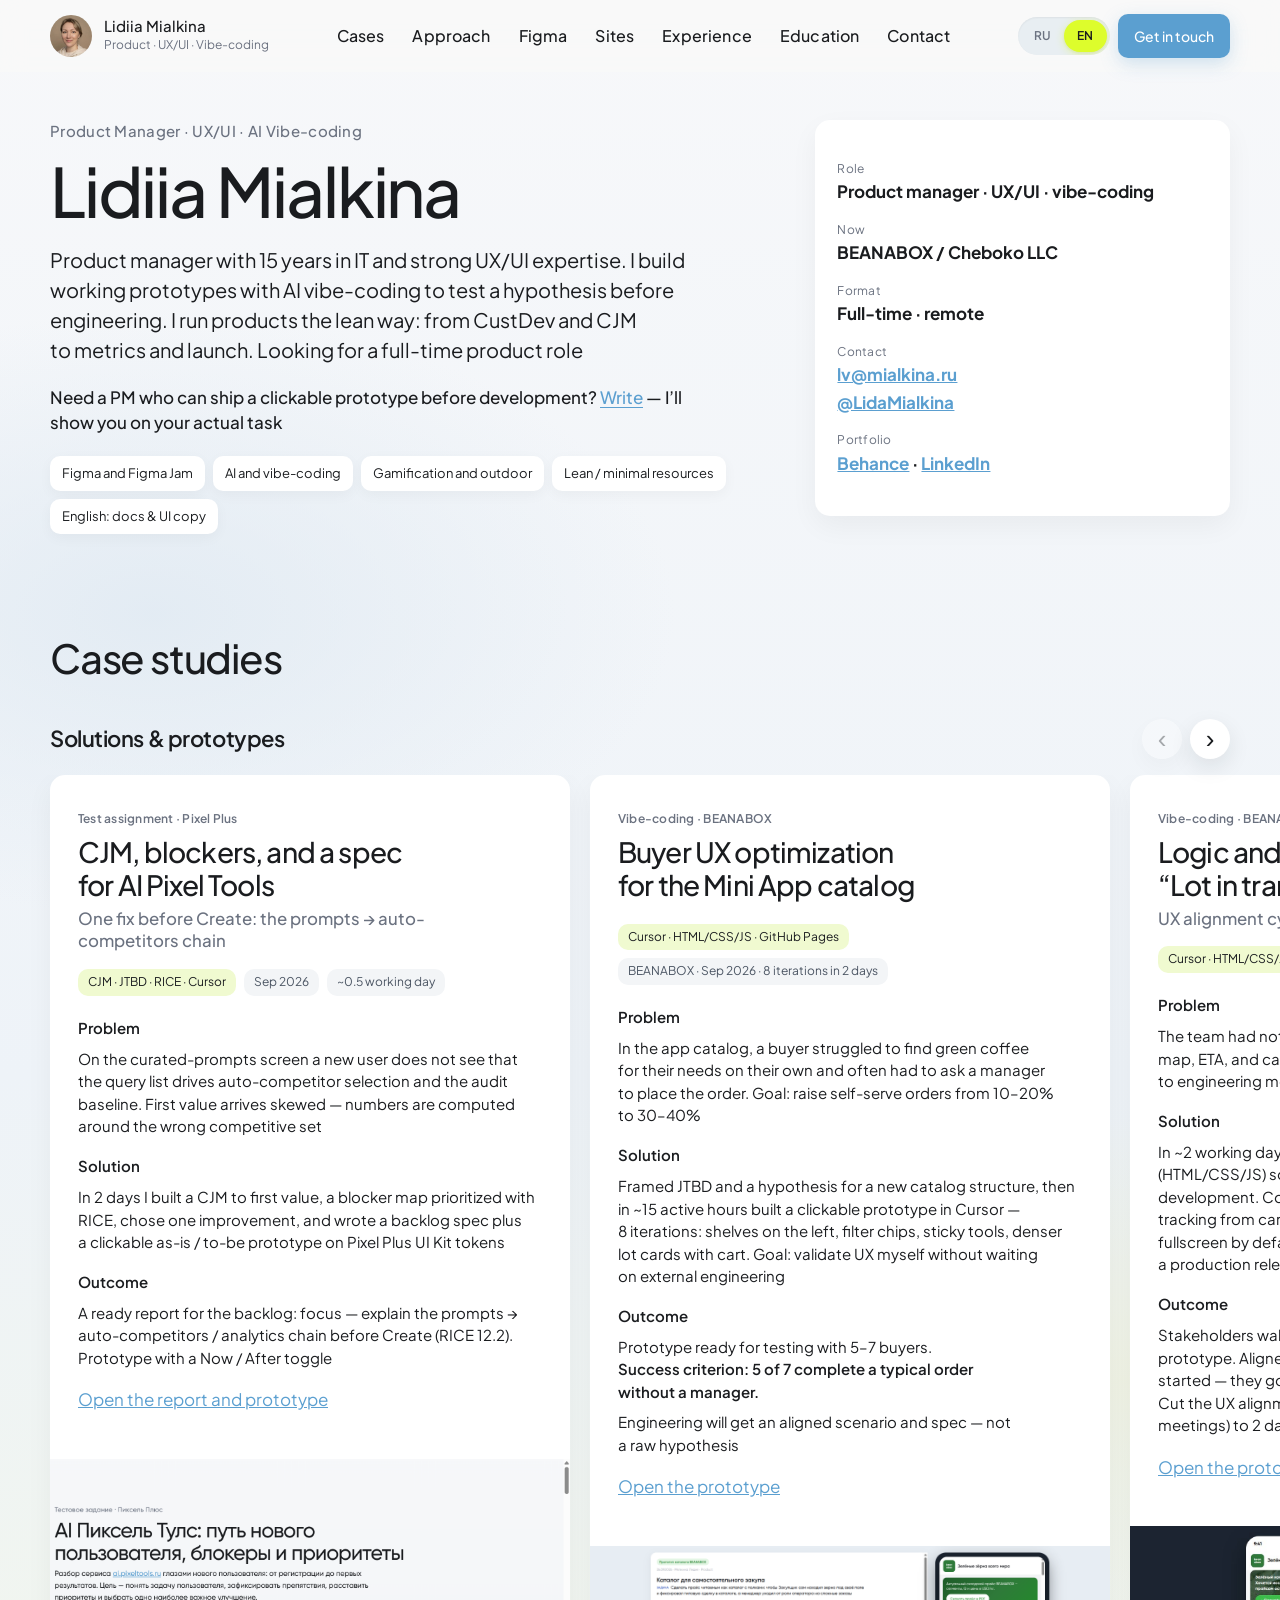
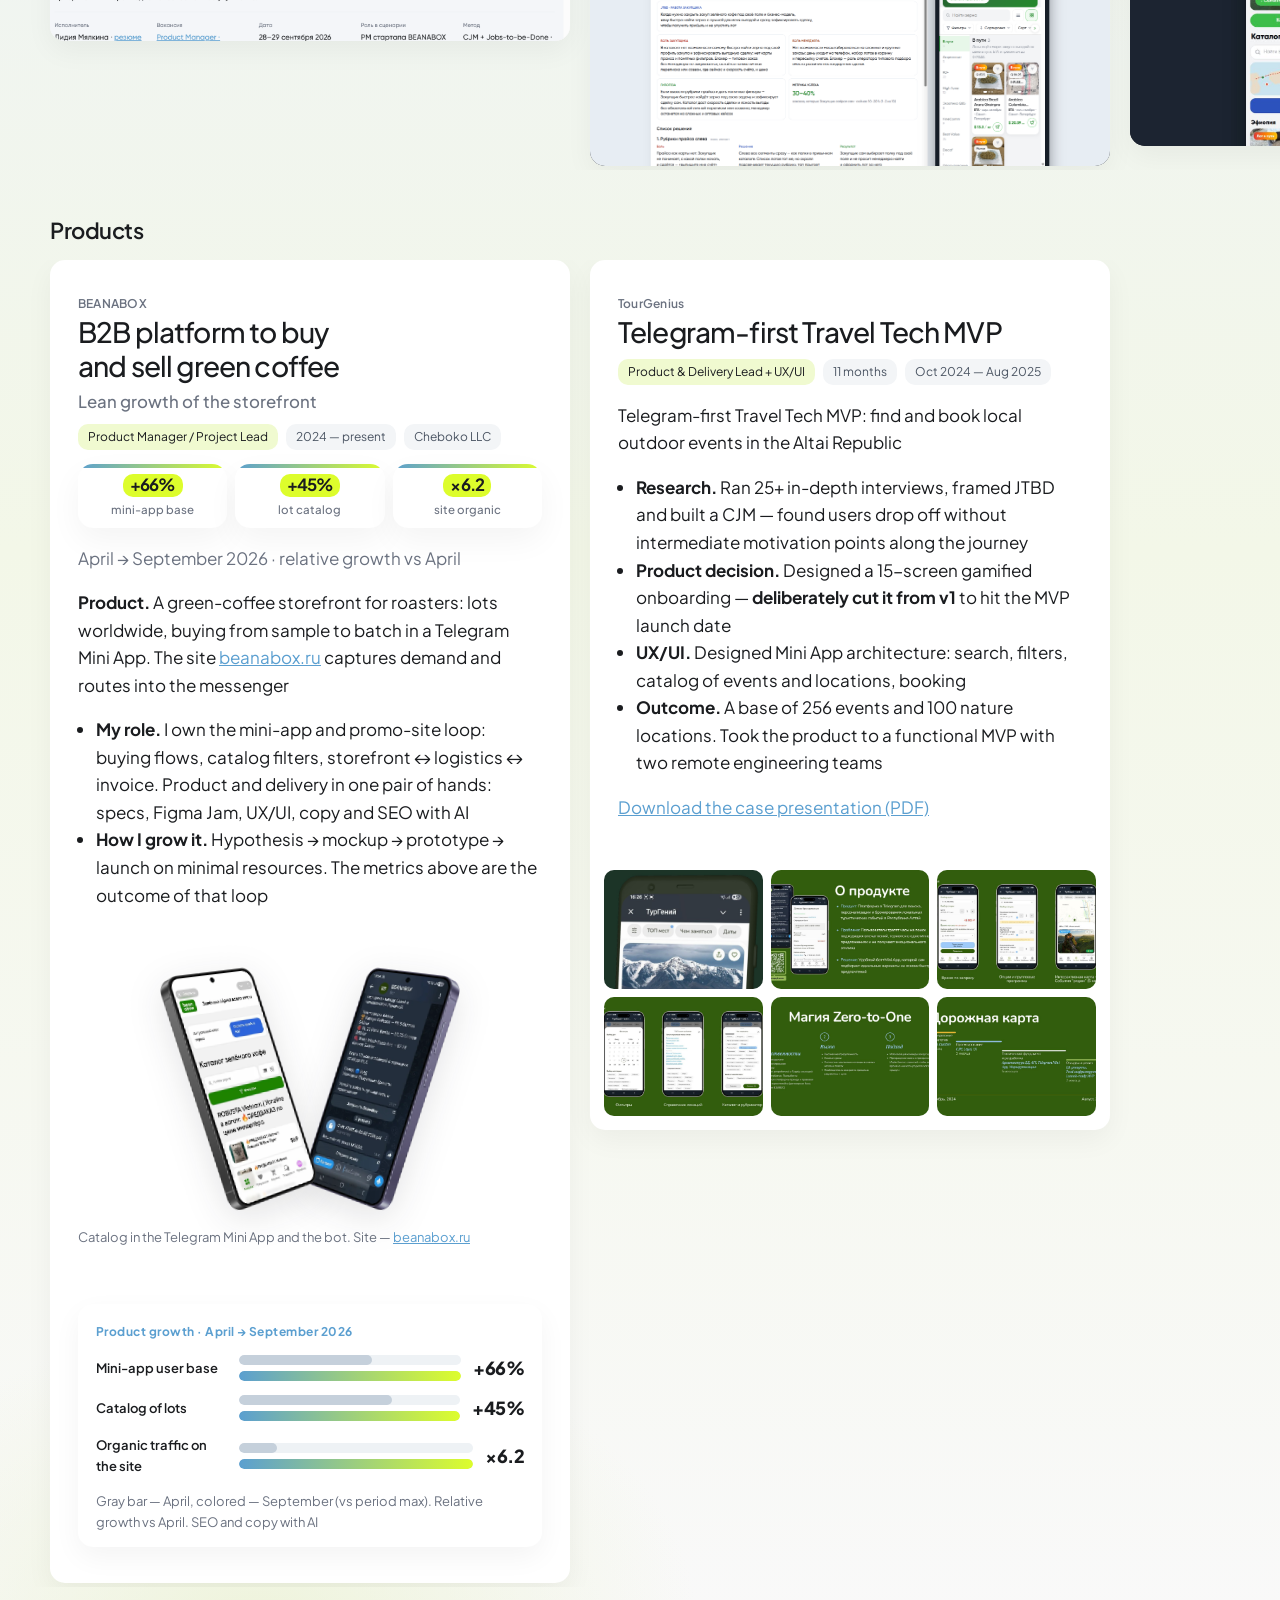
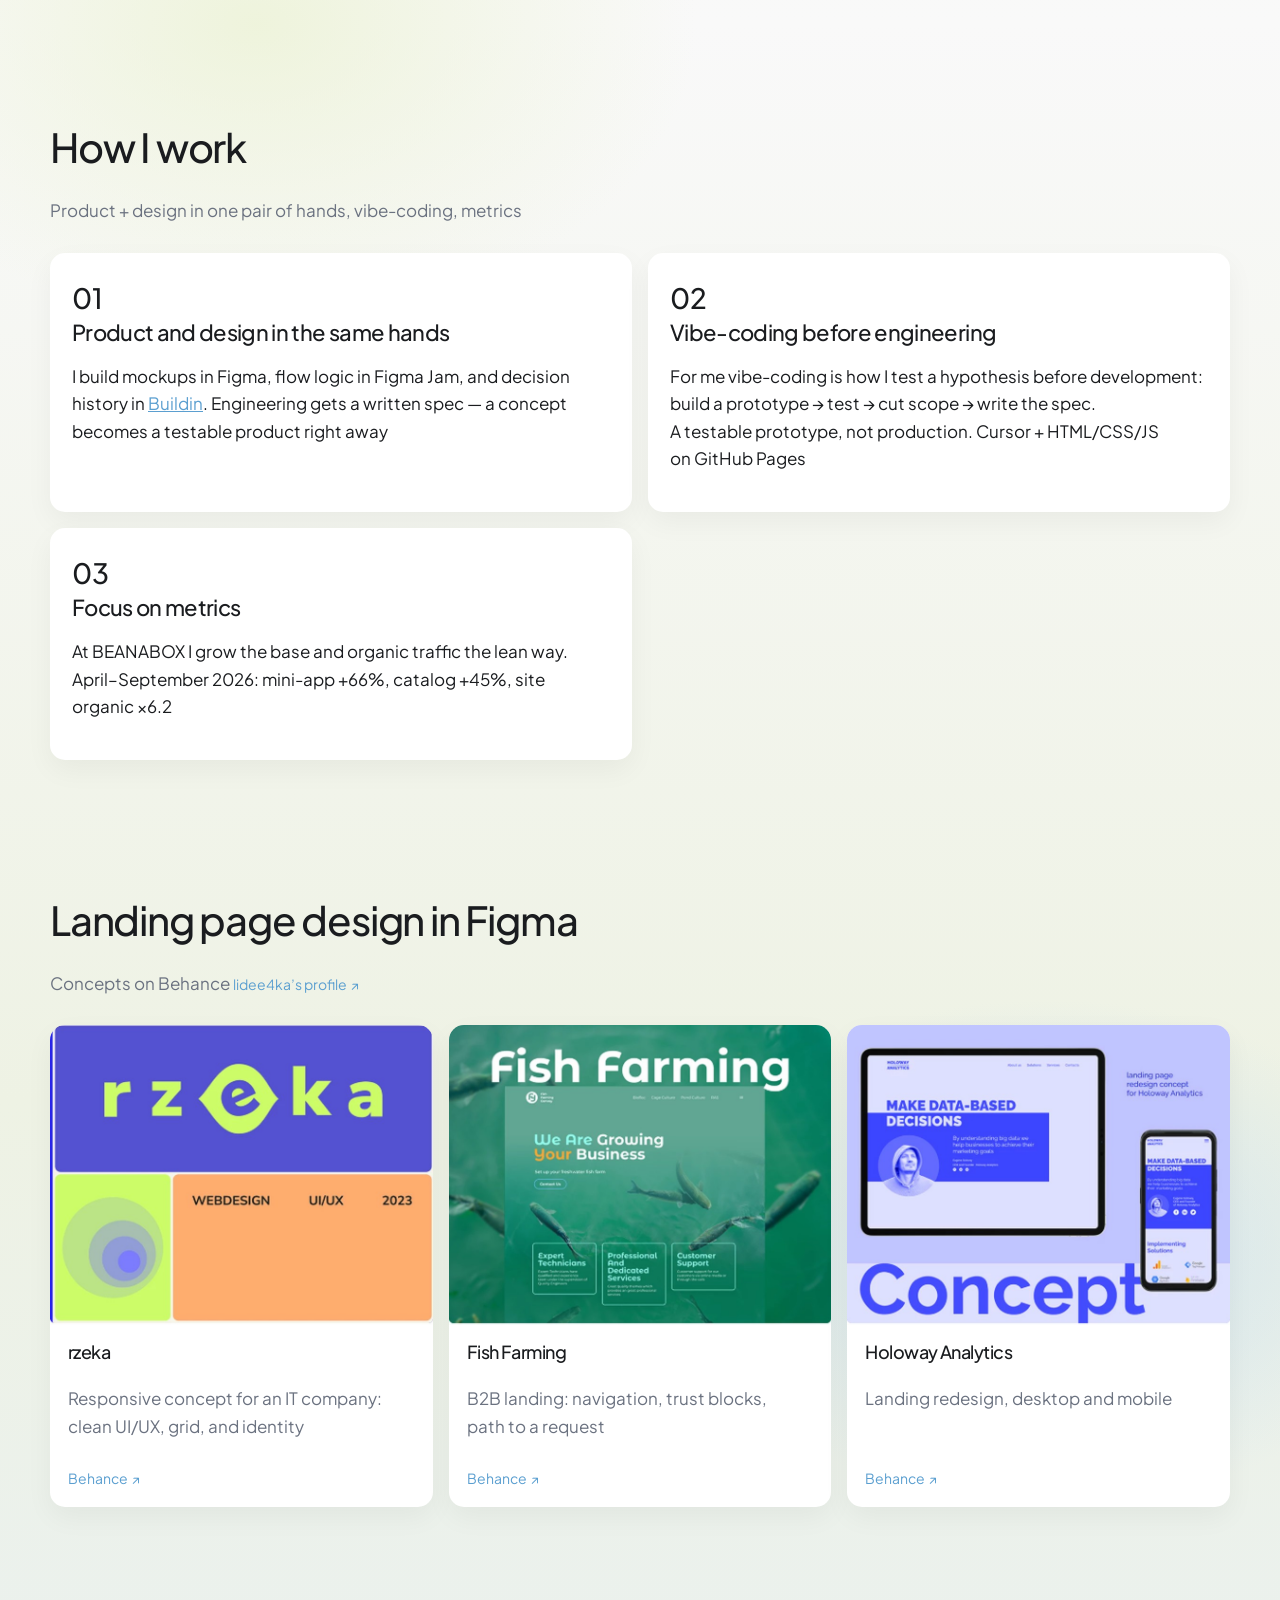
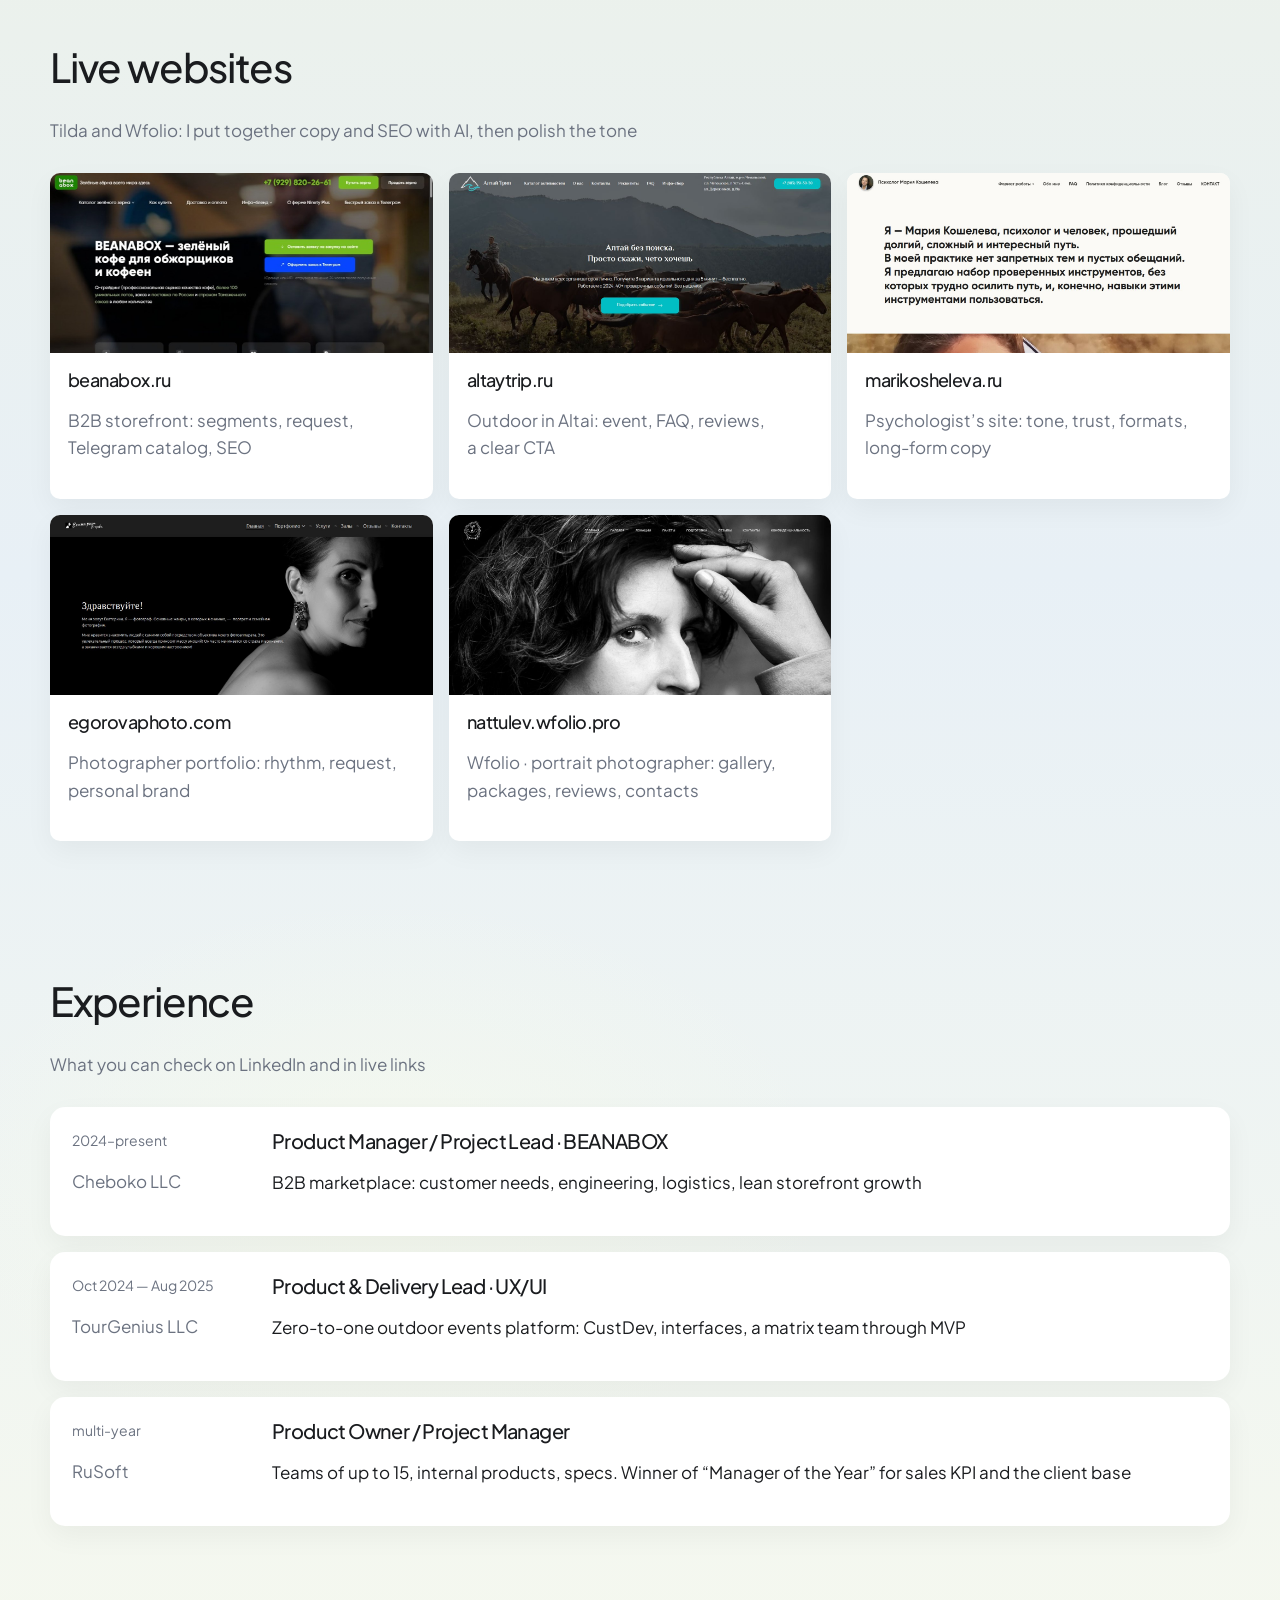
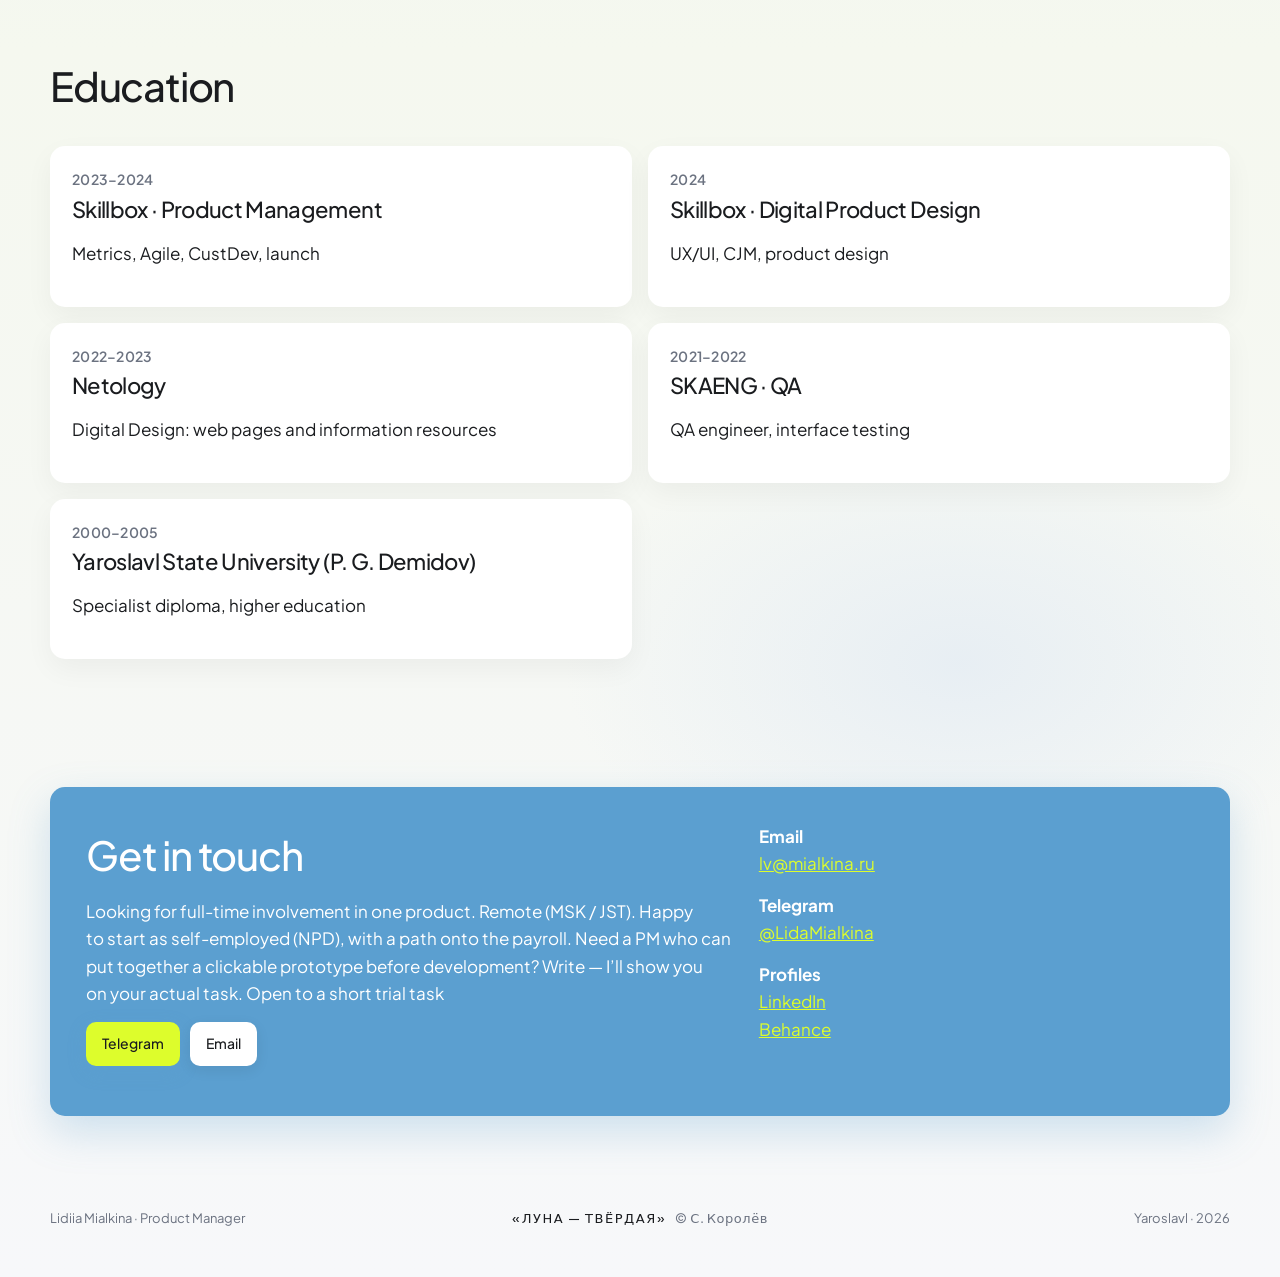
==== commit f7614e45: "ОБновление данных на сентябрь" ====
--- a/en/index.html
+++ b/en/index.html
@@ -28,14 +28,14 @@
     <meta property="og:url" content="https://lidee4ka.github.io/cv-PMAI/en/" />
     <meta property="og:locale" content="en_US" />
     <meta property="og:locale:alternate" content="ru_RU" />
-    <meta property="og:image" content="https://lidee4ka.github.io/cv-PMAI/og-cover-en.jpg?v=5" />
+    <meta property="og:image" content="https://lidee4ka.github.io/cv-PMAI/og-cover-en.jpg?v=6" />
     <meta property="og:image:alt" content="Lidiia Mialkina, product manager and UX/UI designer" />
     <meta property="og:image:width" content="1200" />
     <meta property="og:image:height" content="630" />
     <meta name="twitter:card" content="summary_large_image" />
     <meta name="twitter:title" content="Lidiia Mialkina — Product Manager UX/UI" />
     <meta name="twitter:description" content="Product manager UX/UI: TourGenius, BEANABOX. Get in touch." />
-    <meta name="twitter:image" content="https://lidee4ka.github.io/cv-PMAI/og-cover-en.jpg?v=5" />
+    <meta name="twitter:image" content="https://lidee4ka.github.io/cv-PMAI/og-cover-en.jpg?v=6" />
     <meta name="twitter:image:alt" content="Lidiia Mialkina, product manager and UX/UI designer" />
     <script type="application/ld+json">{"@context":"https://schema.org","@graph":[{"@type":"ProfilePage","@id":"https://lidee4ka.github.io/cv-PMAI/en/#page","url":"https://lidee4ka.github.io/cv-PMAI/en/","name":"Lidiia Mialkina — Product Manager, UX/UI, vibe-coding","inLanguage":"en-US","isPartOf":{"@id":"https://lidee4ka.github.io/cv-PMAI/#website"},"about":{"@id":"https://lidee4ka.github.io/cv-PMAI/#person"},"mainEntity":{"@id":"https://lidee4ka.github.io/cv-PMAI/#person"}},{"@type":"WebSite","@id":"https://lidee4ka.github.io/cv-PMAI/#website","url":"https://lidee4ka.github.io/cv-PMAI","name":"Лидия Мялкина","alternateName":"Lidiia Mialkina","inLanguage":["ru-RU","en-US"],"publisher":{"@id":"https://lidee4ka.github.io/cv-PMAI/#person"}},{"@type":"Person","@id":"https://lidee4ka.github.io/cv-PMAI/#person","name":"Лидия Мялкина","alternateName":["Lidiia Mialkina"],"jobTitle":"Product Manager","email":"lv@mialkina.ru","url":"https://lidee4ka.github.io/cv-PMAI","image":"https://lidee4ka.github.io/cv-PMAI/avatar.jpg","sameAs":["https://www.linkedin.com/in/lidiia-mialkina/","https://www.behance.net/lidee4ka","https://t.me/LidaMialkina","https://github.com/lidee4ka"],"address":{"@type":"PostalAddress","addressLocality":"Yaroslavl","addressCountry":"RU"},"knowsLanguage":["ru","en"]}]}</script>
     <script>
@@ -340,11 +340,11 @@
                   <span data-i18n="bb.co">Cheboko LLC</span>
                 </div>
                 <ul class="case-metrics" aria-label="BEANABOX key metrics">
-                  <li><b>+52%</b> <span data-i18n="bb.m1">mini-app base</span></li>
-                  <li><b>+26%</b> <span data-i18n="bb.m2">lot catalog</span></li>
-                  <li><b>×8.3</b> <span data-i18n="bb.m3">site organic</span></li>
+                  <li><b>+66%</b> <span data-i18n="bb.m1">mini-app base</span></li>
+                  <li><b>+45%</b> <span data-i18n="bb.m2">lot catalog</span></li>
+                  <li><b>×6.2</b> <span data-i18n="bb.m3">site organic</span></li>
                 </ul>
-                <p class="muted" data-i18n="bb.period">April → August 2026 · relative growth vs&nbsp;April</p>
+                <p class="muted" data-i18n="bb.period">April → September 2026 · relative growth vs&nbsp;April</p>
                 <p data-i18n="bb.p">
                   <b>Product.</b> A&nbsp;green-coffee storefront for roasters: lots worldwide, buying from sample to&nbsp;batch
                   in&nbsp;a&nbsp;Telegram Mini App. The site
@@ -381,37 +381,37 @@
             <div class="case-copy">
               <div
                 class="infographic"
-                aria-label="Relative BEANABOX product growth, April to August 2026"
+                aria-label="Relative BEANABOX product growth, April to September 2026"
                 data-i18n-aria="bb.chartAria"
               >
-                <p class="infographic-kicker" data-i18n="bb.kicker">Product growth · April → August 2026</p>
+                <p class="infographic-kicker" data-i18n="bb.kicker">Product growth · April → September 2026</p>
                 <ul class="chart">
                   <li>
                     <span class="chart-name" data-i18n="bb.users">Mini-app user base</span>
                     <span class="chart-bars" aria-hidden="true">
-                      <span class="chart-bar-track"><span class="chart-bar chart-bar--from" style="--w: 66%"></span></span>
+                      <span class="chart-bar-track"><span class="chart-bar chart-bar--from" style="--w: 60%"></span></span>
                       <span class="chart-bar-track"><span class="chart-bar chart-bar--to" style="--w: 100%"></span></span>
                     </span>
-                    <strong>+52%</strong>
+                    <strong>+66%</strong>
                   </li>
                   <li>
                     <span class="chart-name" data-i18n="bb.catalog">Catalog of lots</span>
                     <span class="chart-bars" aria-hidden="true">
-                      <span class="chart-bar-track"><span class="chart-bar chart-bar--from" style="--w: 79%"></span></span>
+                      <span class="chart-bar-track"><span class="chart-bar chart-bar--from" style="--w: 69%"></span></span>
                       <span class="chart-bar-track"><span class="chart-bar chart-bar--to" style="--w: 100%"></span></span>
                     </span>
-                    <strong>+26%</strong>
+                    <strong>+45%</strong>
                   </li>
                   <li>
                     <span class="chart-name" data-i18n="bb.org">Organic traffic on the site</span>
                     <span class="chart-bars" aria-hidden="true">
-                      <span class="chart-bar-track"><span class="chart-bar chart-bar--from" style="--w: 12%"></span></span>
+                      <span class="chart-bar-track"><span class="chart-bar chart-bar--from" style="--w: 16%"></span></span>
                       <span class="chart-bar-track"><span class="chart-bar chart-bar--to" style="--w: 100%"></span></span>
                     </span>
-                    <strong>×8.3</strong>
+                    <strong>×6.2</strong>
                   </li>
                 </ul>
-                <p class="chart-foot" data-i18n="bb.foot">Gray bar&nbsp;— April, colored&nbsp;— August (vs period max). Relative growth vs&nbsp;April. SEO and copy with AI</p>
+                <p class="chart-foot" data-i18n="bb.foot">Gray bar&nbsp;— April, colored&nbsp;— September (vs period max). Relative growth vs&nbsp;April. SEO and copy with AI</p>
               </div>
             </div>
           </article>
@@ -480,8 +480,8 @@
               <div class="num">03</div>
               <h3 data-i18n="why.4.title">Focus on&nbsp;metrics</h3>
               <p data-i18n="why.4.body">
-                At&nbsp;BEANABOX I&nbsp;grow the base and organic traffic the lean way. April–August 2026:
-                mini-app +52%, catalog +26%, site organic ×8.3</p>
+                At&nbsp;BEANABOX I&nbsp;grow the base and organic traffic the lean way. April–September 2026:
+                mini-app +66%, catalog +45%, site organic ×6.2</p>
             </article>
           </div>
         </div>
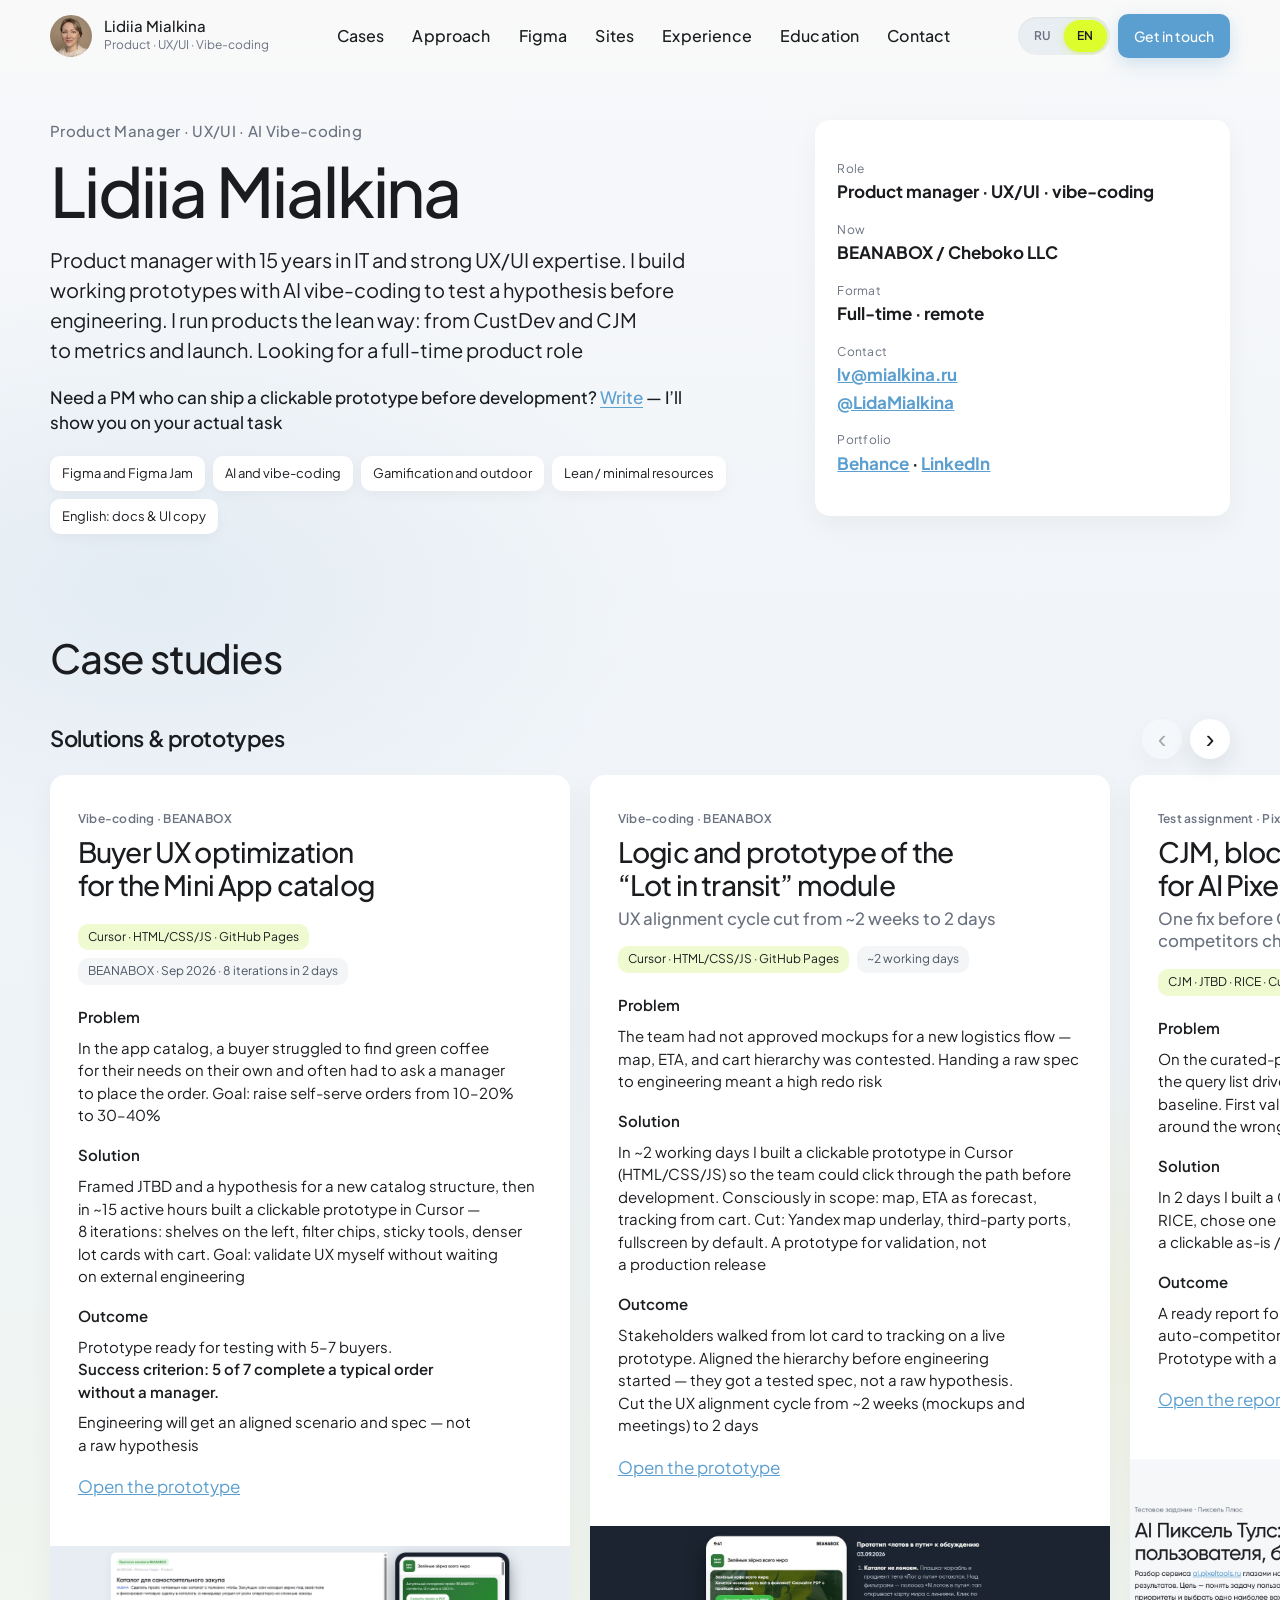
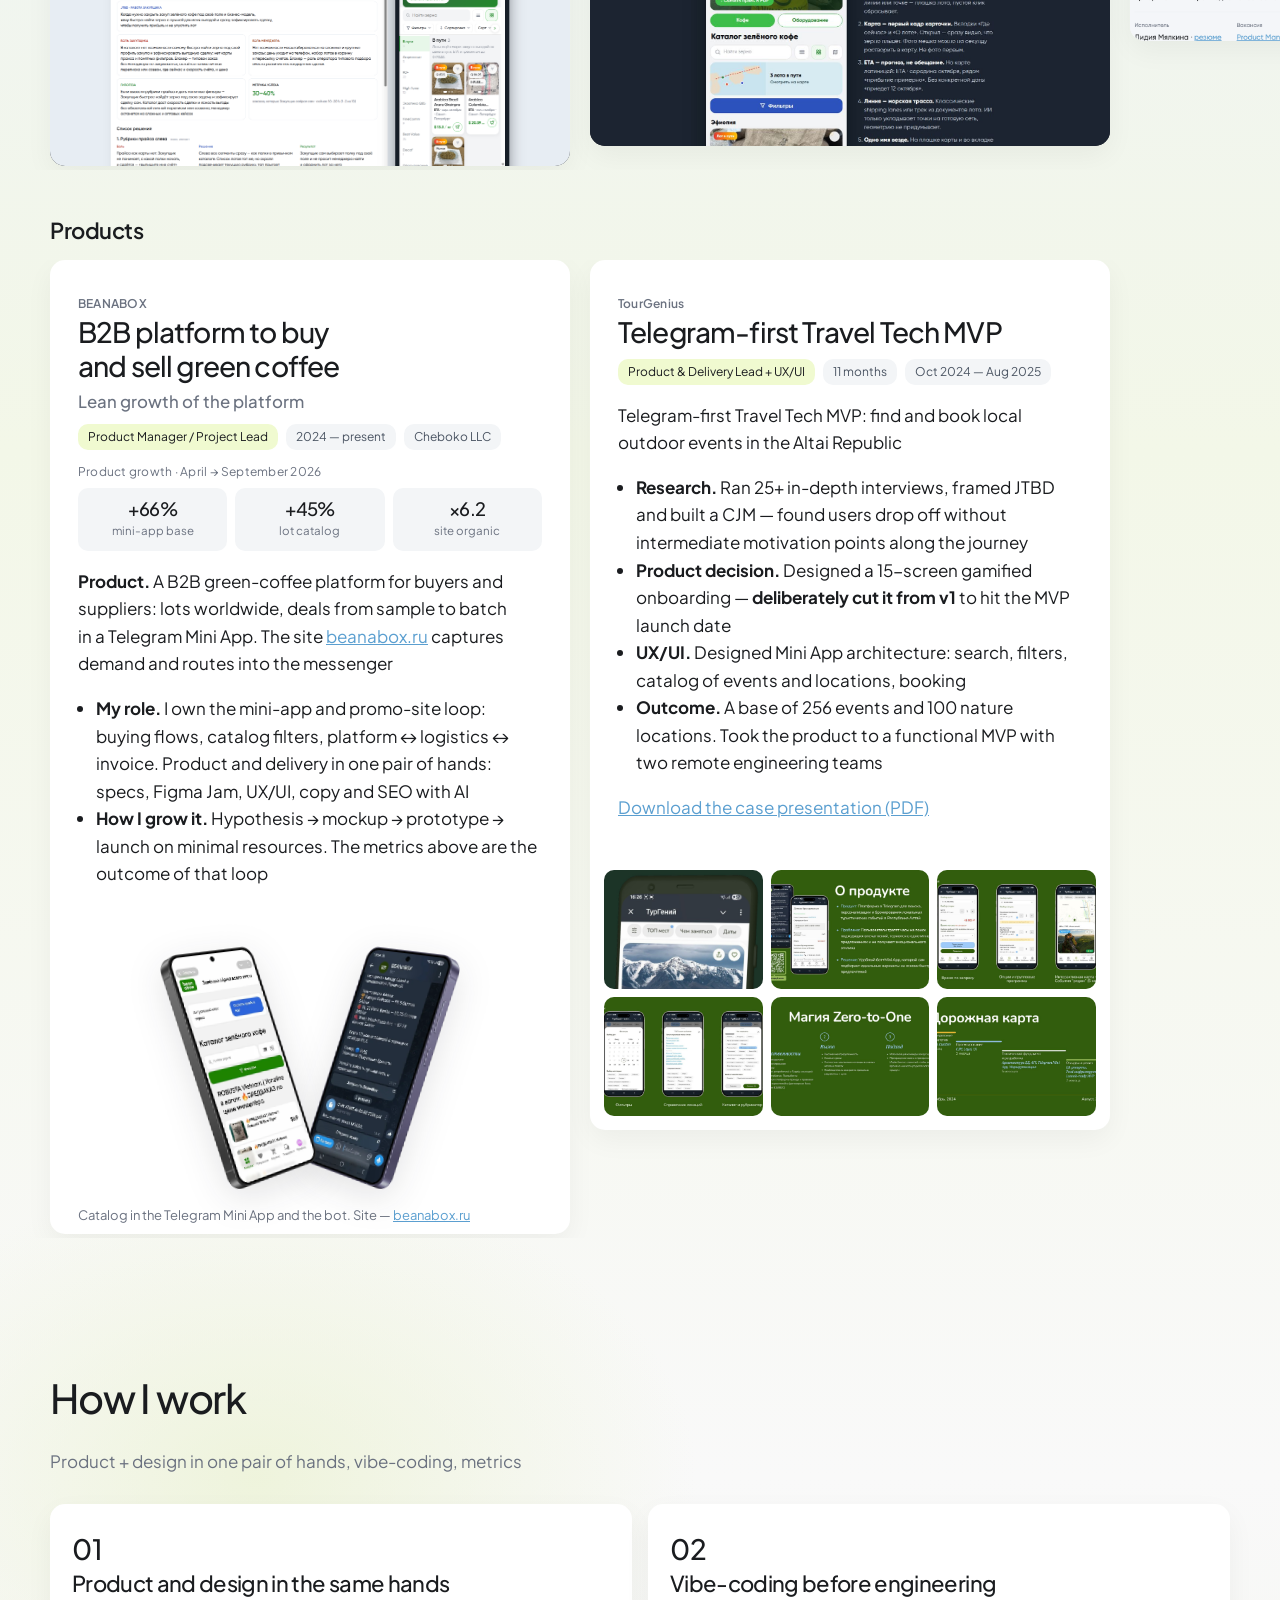
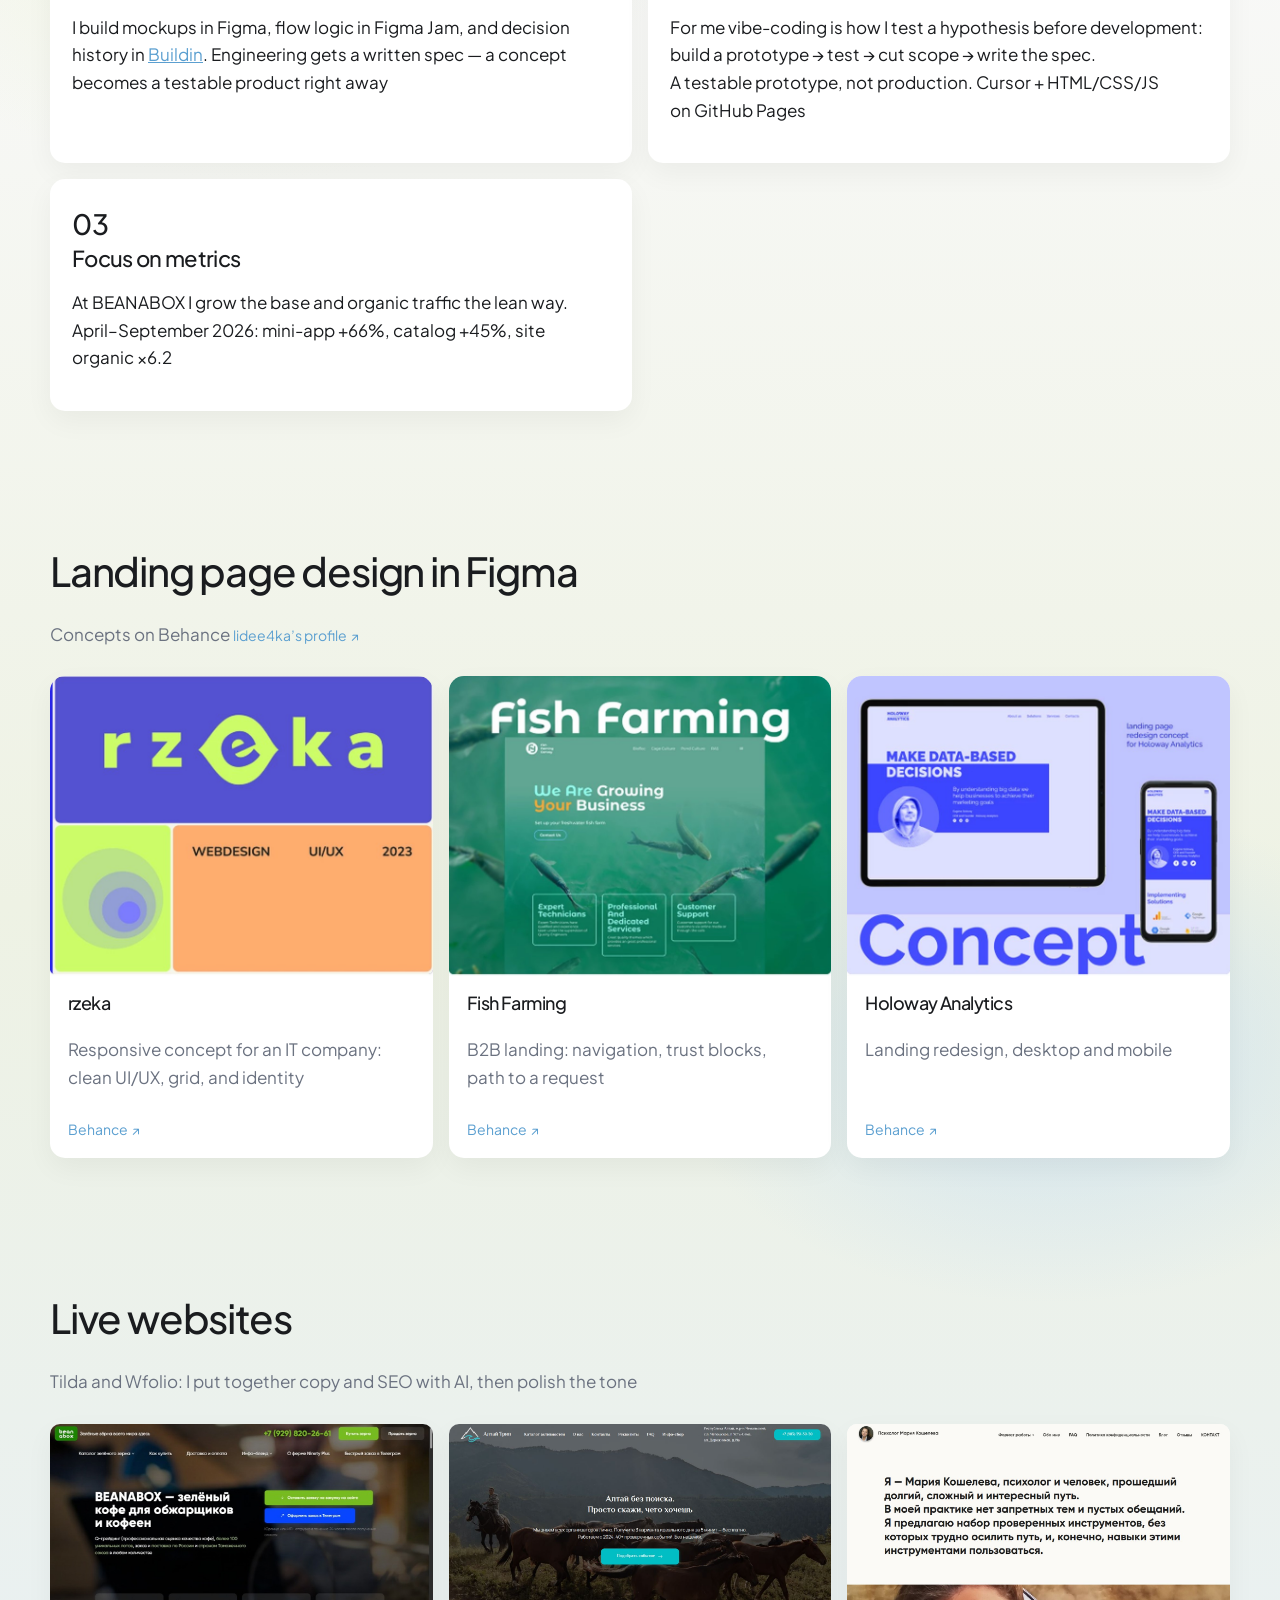
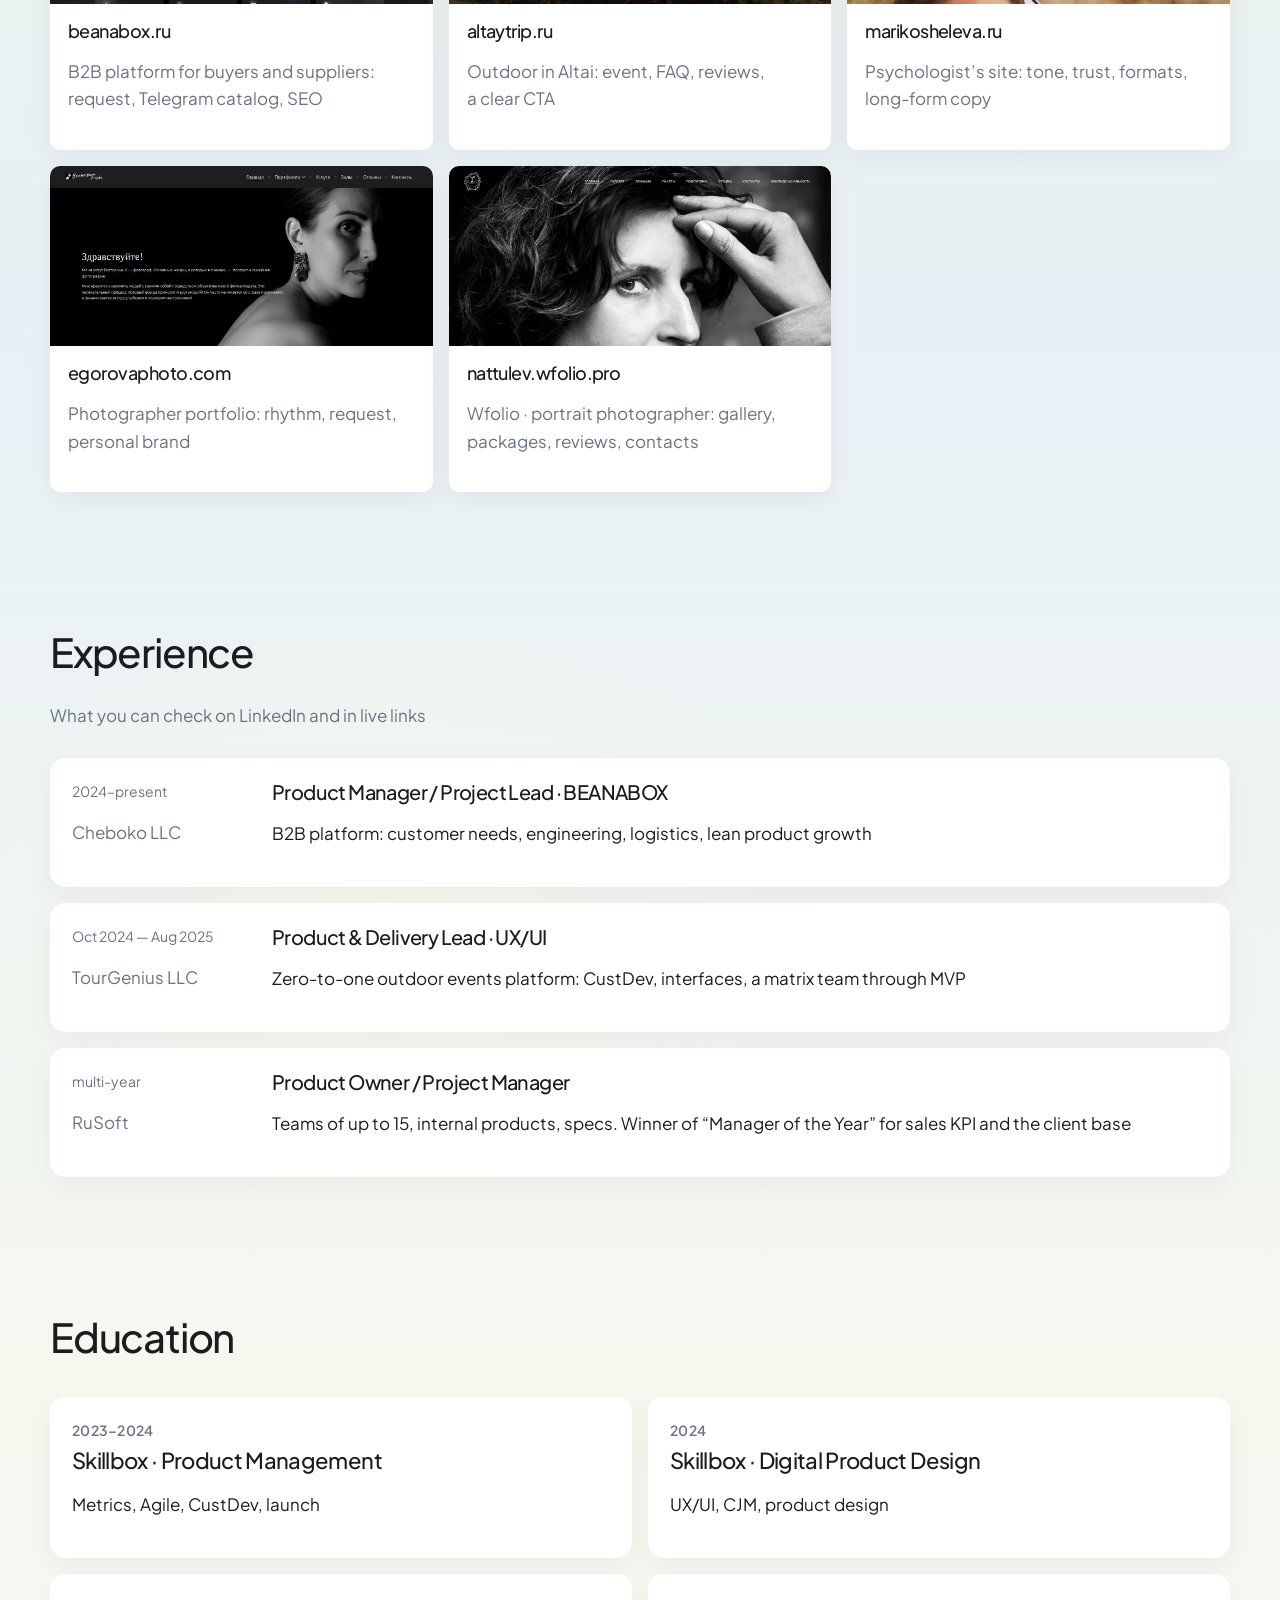
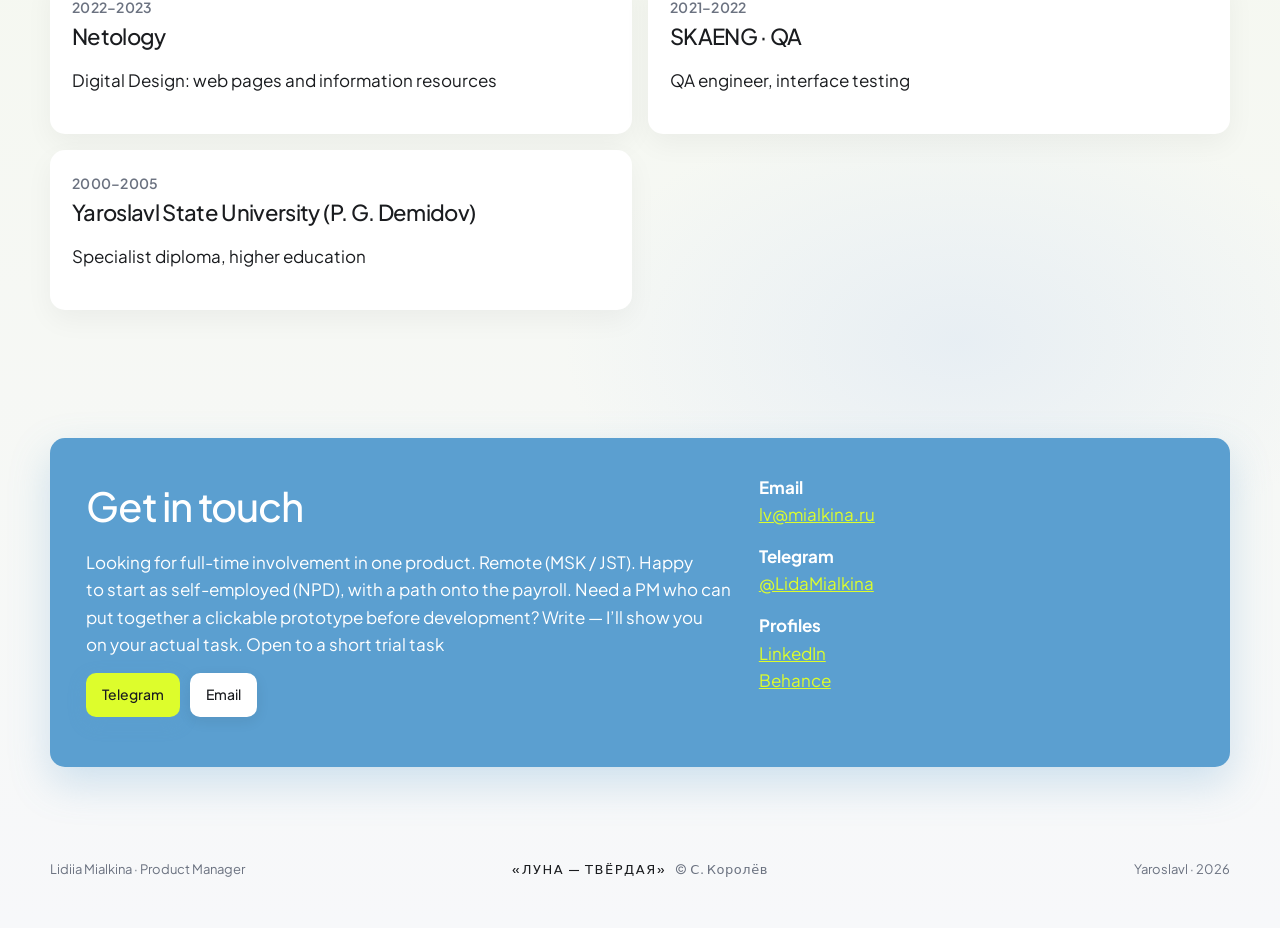
==== commit 56787aed: "Корректировка кейса продукта BEANABOX" ====
--- a/en/index.html
+++ b/en/index.html
@@ -158,48 +158,6 @@
           </div>
           <div class="cases-rail" tabindex="0" aria-label="Solutions and prototypes">
               <div class="cases-track">
-<article class="case case--stack case--vibe" id="pixeltools">
-            <div class="case-copy">
-              <div class="case-head">
-                <div class="case-head-main">
-                  <span class="tag">Test assignment · Pixel Plus</span>
-                  <h3>CJM, blockers, and&nbsp;a&nbsp;spec for&nbsp;AI Pixel Tools</h3>
-                  <p class="case-sub">One fix before Create: the prompts → auto-competitors chain</p>
-                </div>
-                <div class="case-head-side">
-                  <div class="meta-row meta-row--role">
-                    <span>CJM · JTBD · RICE · Cursor</span>
-                    <span>Sep 2026</span>
-                    <span>~0.5&nbsp;working day</span>
-                  </div>
-                </div>
-              </div>
-              <div class="case-triad">
-                <div class="case-col">
-                  <b>Problem</b>
-                  <p>On&nbsp;the curated-prompts screen a&nbsp;new user does not see that the query list drives auto-competitor selection and the audit baseline. First value arrives skewed&nbsp;— numbers are computed around the wrong competitive set</p>
-                </div>
-                <div class="case-col">
-                  <b>Solution</b>
-                  <p>In&nbsp;2&nbsp;days I&nbsp;built a&nbsp;CJM to&nbsp;first value, a&nbsp;blocker map prioritized with RICE, chose one improvement, and wrote a&nbsp;backlog spec plus a&nbsp;clickable as-is&nbsp;/ to-be prototype on&nbsp;Pixel Plus UI&nbsp;Kit tokens</p>
-                </div>
-                <div class="case-col">
-                  <b>Outcome</b>
-                  <p>A&nbsp;ready report for the backlog: focus&nbsp;— explain the prompts → auto-competitors / analytics chain before Create (RICE&nbsp;12.2). Prototype with a&nbsp;Now&nbsp;/ After toggle</p>
-                </div>
-              </div>
-              <p>
-                <a href="https://lidee4ka.github.io/ai-pixeltools-cjm/" target="_blank" rel="noreferrer">Open the report and prototype</a>
-              </p>
-            </div>
-            <figure class="case-shot case-shot--proto">
-              <img
-                src="../sites/pixeltools-cjm.png"
-                alt="Pixel Plus test assignment: CJM and AI Pixel Tools spec — report header"
-              />
-            </figure>
-          </article>
-
 <article class="case case--stack case--vibe" id="catalog-redesign">
             <div class="case-copy">
               <div class="case-head">
@@ -253,7 +211,6 @@
               />
             </figure>
           </article>
-
 <article class="case case--stack case--vibe" id="prototip">
             <div class="case-copy">
               <div class="case-head">
@@ -307,8 +264,48 @@
               />
             </figure>
           </article>
-
-              </div>
+<article class="case case--stack case--vibe" id="pixeltools">
+            <div class="case-copy">
+              <div class="case-head">
+                <div class="case-head-main">
+                  <span class="tag">Test assignment · Pixel Plus</span>
+                  <h3>CJM, blockers, and&nbsp;a&nbsp;spec for&nbsp;AI Pixel Tools</h3>
+                  <p class="case-sub">One fix before Create: the prompts → auto-competitors chain</p>
+                </div>
+                <div class="case-head-side">
+                  <div class="meta-row meta-row--role">
+                    <span>CJM · JTBD · RICE · Cursor</span>
+                    <span>Sep 2026</span>
+                    <span>~0.5&nbsp;working day</span>
+                  </div>
+                </div>
+              </div>
+              <div class="case-triad">
+                <div class="case-col">
+                  <b>Problem</b>
+                  <p>On&nbsp;the curated-prompts screen a&nbsp;new user does not see that the query list drives auto-competitor selection and the audit baseline. First value arrives skewed&nbsp;— numbers are computed around the wrong competitive set</p>
+                </div>
+                <div class="case-col">
+                  <b>Solution</b>
+                  <p>In&nbsp;2&nbsp;days I&nbsp;built a&nbsp;CJM to&nbsp;first value, a&nbsp;blocker map prioritized with RICE, chose one improvement, and wrote a&nbsp;backlog spec plus a&nbsp;clickable as-is&nbsp;/ to-be prototype on&nbsp;Pixel Plus UI&nbsp;Kit tokens</p>
+                </div>
+                <div class="case-col">
+                  <b>Outcome</b>
+                  <p>A&nbsp;ready report for the backlog: focus&nbsp;— explain the prompts → auto-competitors / analytics chain before Create (RICE&nbsp;12.2). Prototype with a&nbsp;Now&nbsp;/ After toggle</p>
+                </div>
+              </div>
+              <p>
+                <a href="https://lidee4ka.github.io/ai-pixeltools-cjm/" target="_blank" rel="noreferrer">Open the report and prototype</a>
+              </p>
+            </div>
+            <figure class="case-shot case-shot--proto">
+              <img
+                src="../sites/pixeltools-cjm.png"
+                alt="Pixel Plus test assignment: CJM and AI Pixel Tools spec — report header"
+              />
+            </figure>
+          </article>
+</div>
             </div>
           </div>
         </div>
@@ -333,27 +330,27 @@
               <div class="case-copy">
                 <span class="tag" data-i18n="bb.tag">BEANABOX</span>
                 <h3 data-i18n="bb.h3">B2B platform to&nbsp;buy and sell green coffee</h3>
-                <p class="case-sub" data-i18n="bb.sub">Lean growth of&nbsp;the storefront</p>
+                <p class="case-sub" data-i18n="bb.sub">Lean growth of&nbsp;the platform</p>
                 <div class="meta-row meta-row--role">
                   <span data-i18n="bb.role">Product Manager / Project Lead</span>
                   <span data-i18n="bb.dates">2024&nbsp;— present</span>
                   <span data-i18n="bb.co">Cheboko LLC</span>
                 </div>
+                <p class="metrics-kicker" data-i18n="bb.kicker">Product growth · April → September 2026</p>
                 <ul class="case-metrics" aria-label="BEANABOX key metrics">
                   <li><b>+66%</b> <span data-i18n="bb.m1">mini-app base</span></li>
                   <li><b>+45%</b> <span data-i18n="bb.m2">lot catalog</span></li>
                   <li><b>×6.2</b> <span data-i18n="bb.m3">site organic</span></li>
                 </ul>
-                <p class="muted" data-i18n="bb.period">April → September 2026 · relative growth vs&nbsp;April</p>
                 <p data-i18n="bb.p">
-                  <b>Product.</b> A&nbsp;green-coffee storefront for roasters: lots worldwide, buying from sample to&nbsp;batch
-                  in&nbsp;a&nbsp;Telegram Mini App. The site
+                  <b>Product.</b> A&nbsp;B2B green-coffee platform for buyers and suppliers: lots worldwide,
+                  deals from sample to&nbsp;batch in&nbsp;a&nbsp;Telegram Mini App. The site
                   <a href="https://beanabox.ru/" target="_blank" rel="noreferrer">beanabox.ru</a>
                   captures demand and routes into the messenger</p>
                 <ul>
                   <li data-i18n="bb.li1">
                     <b>My role.</b> I&nbsp;own the mini-app and promo-site loop: buying flows, catalog filters,
-                    storefront ↔ logistics ↔ invoice. Product and delivery in&nbsp;one pair of&nbsp;hands:
+                    platform ↔ logistics ↔ invoice. Product and delivery in&nbsp;one pair of&nbsp;hands:
                     specs, Figma Jam, UX/UI, copy and SEO with AI</li>
                   <li data-i18n="bb.li2">
                     <b>How I&nbsp;grow it.</b> Hypothesis → mockup → prototype → launch on&nbsp;minimal resources.
@@ -378,11 +375,12 @@
               </div>
             </div>
             <p class="phones-caption" data-i18n="bb.caption">Catalog in&nbsp;the Telegram Mini App and the bot. Site&nbsp;— <a href="https://beanabox.ru/" target="_blank" rel="noreferrer">beanabox.ru</a></p>
-            <div class="case-copy">
+            <div class="case-copy" hidden>
               <div
                 class="infographic"
                 aria-label="Relative BEANABOX product growth, April to September 2026"
                 data-i18n-aria="bb.chartAria"
+                hidden
               >
                 <p class="infographic-kicker" data-i18n="bb.kicker">Product growth · April → September 2026</p>
                 <ul class="chart">
@@ -565,7 +563,7 @@
               <img src="../sites/beanabox.jpg" alt="beanabox.ru home screen" data-i18n-alt="beanabox.alt" />
               <div class="site-card-body">
                 <h3>beanabox.ru</h3>
-                <p class="muted" data-i18n="beanabox.p">B2B storefront: segments, request, Telegram catalog, SEO</p>
+                <p class="muted" data-i18n="beanabox.p">B2B platform for buyers and suppliers: request, Telegram catalog, SEO</p>
               </div>
             </a>
             <a class="card site-card" href="https://altaytrip.ru/" target="_blank" rel="noreferrer">
@@ -614,7 +612,7 @@
               </div>
               <div>
                 <h3 data-i18n="exp.bb.h3">Product Manager&nbsp;/ Project Lead · BEANABOX</h3>
-                <p data-i18n="exp.bb.p">B2B marketplace: customer needs, engineering, logistics, lean storefront growth</p>
+                <p data-i18n="exp.bb.p">B2B platform: customer needs, engineering, logistics, lean product growth</p>
               </div>
             </article>
             <article class="job">
--- a/assets/myfinishline-DANz9di1.css
+++ b/assets/myfinishline-DANz9di1.css
@@ -327,7 +327,7 @@
     padding:14px 14px 12px !important;
   }
   #beanabox .case-metrics li{
-    padding:8px 6px !important;
+    padding:10px 6px !important;
     flex-direction:column !important;
     align-items:center !important;
     justify-content:center;
@@ -335,7 +335,8 @@
     gap:4px;
   }
   .case-metrics b{font-size:1.55rem !important}
-  #beanabox .case-metrics b{font-size:.95rem !important}
+  #beanabox .case-metrics b{font-size:1rem !important;font-weight:500 !important;background:transparent !important;padding:0 !important}
+  .metrics-kicker{font-size:11px;margin:8px 0 6px}
   .meta-row{gap:6px 10px;font-size:13px}
   .phones{min-height:230px;margin:4px 0 12px}
   .phone{width:min(130px,44%);max-width:44%}
@@ -497,14 +498,22 @@
 .meta-row--role > span:first-child{
   background:#f0fad0;color:#1a1c1f;
 }
-/* Metrics in one compact row */
+/* Metrics kicker + strict badges (match meta chips) */
+.metrics-kicker{
+  margin:10px 0 8px;
+  font-size:12px;
+  font-weight:400;
+  letter-spacing:.02em;
+  color:#6b7280;
+  line-height:1.3;
+}
 #beanabox .case-metrics,
 .cases-track .case-metrics{
   display:flex !important;
   flex-wrap:nowrap;
   grid-template-columns:none !important;
   gap:8px !important;
-  margin:6px 0 12px !important;
+  margin:0 0 14px !important;
 }
 #beanabox .case-metrics li,
 .cases-track .case-metrics li{
@@ -516,20 +525,34 @@
   justify-content:center;
   text-align:center;
   gap:6px;
-  padding:10px 8px !important;
-}
+  padding:12px 10px !important;
+  border-radius:10px !important;
+  background:#f3f5f7 !important;
+  border:0 !important;
+  box-shadow:none !important;
+  overflow:hidden;
+}
+#beanabox .case-metrics li::before,
+.cases-track .case-metrics li::before{display:none !important;content:none !important}
 #beanabox .case-metrics b,
 .cases-track .case-metrics b{
-  font-size:1.05rem !important;
-  padding:3px 7px;
+  font-size:1.15rem !important;
+  font-weight:500 !important;
+  letter-spacing:-.03em;
+  padding:0 !important;
+  border-radius:0 !important;
+  background:transparent !important;
+  color:#1a1c1f !important;
   flex-shrink:0;
 }
 #beanabox .case-metrics span,
 .cases-track .case-metrics span{
   font-size:.72rem !important;
+  font-weight:400 !important;
   line-height:1.25;
   padding-left:0;
   text-align:center;
+  color:#6b7280 !important;
 }
 /* Phones face each other */
 .cases-track .phones,
@@ -617,7 +640,7 @@
   #beanabox .case-metrics,
   .cases-track .case-metrics{gap:6px !important}
   #beanabox .case-metrics b,
-  .cases-track .case-metrics b{font-size:.95rem !important}
+  .cases-track .case-metrics b{font-size:1rem !important;font-weight:500 !important;background:transparent !important;padding:0 !important}
   #beanabox .case-metrics span,
   .cases-track .case-metrics span{font-size:.68rem !important}
 }
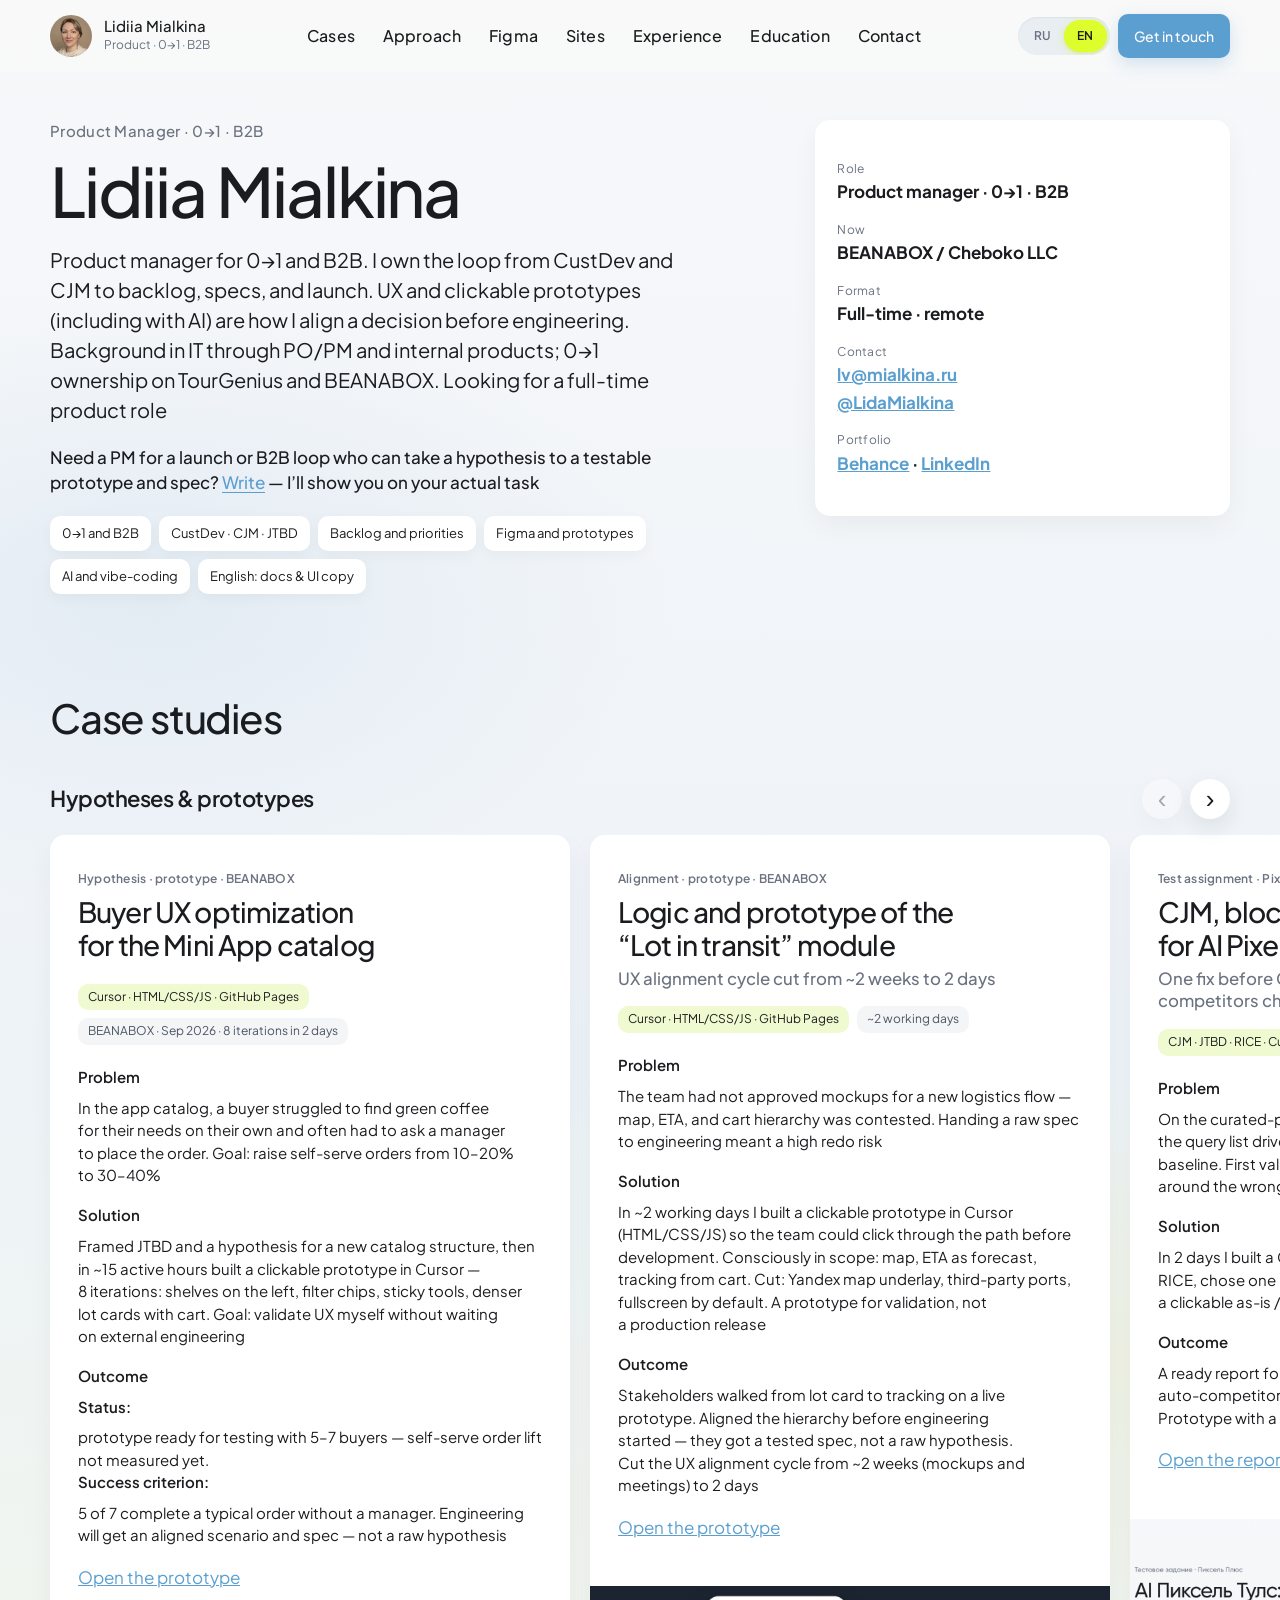
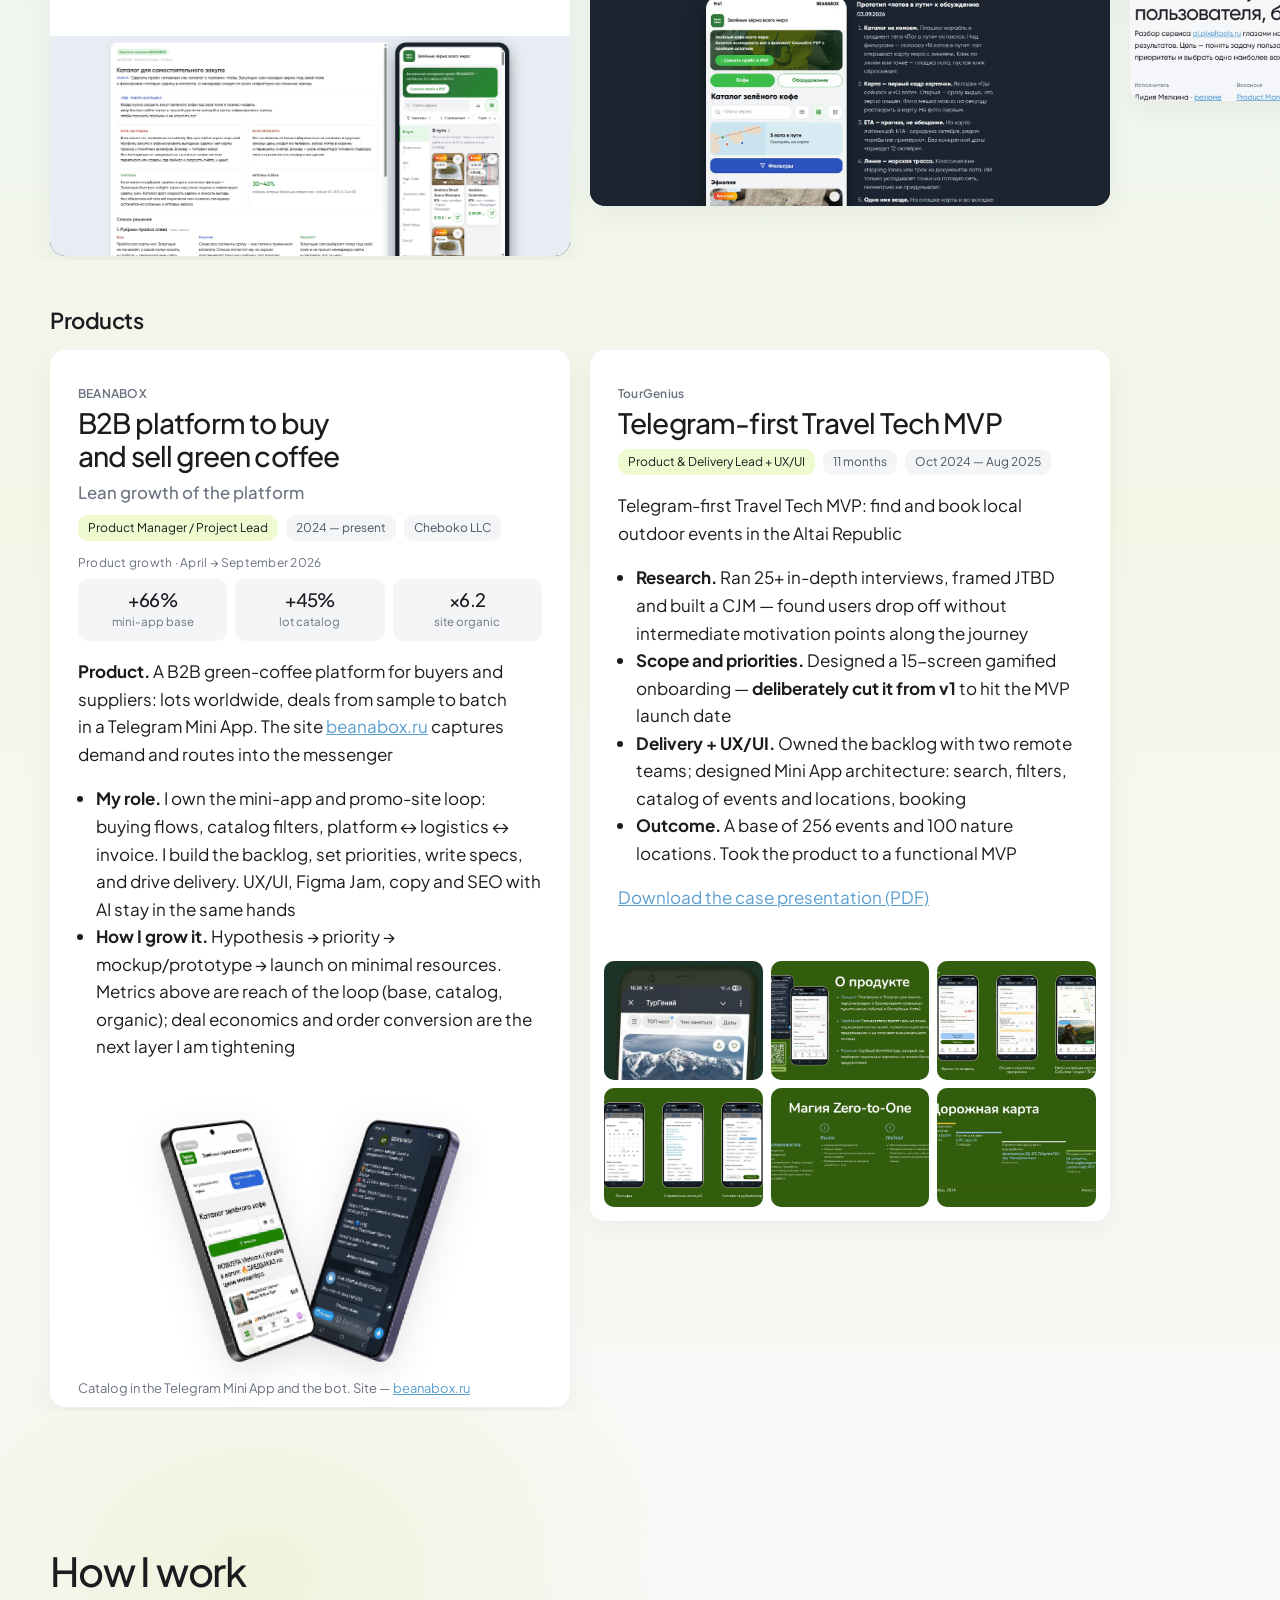
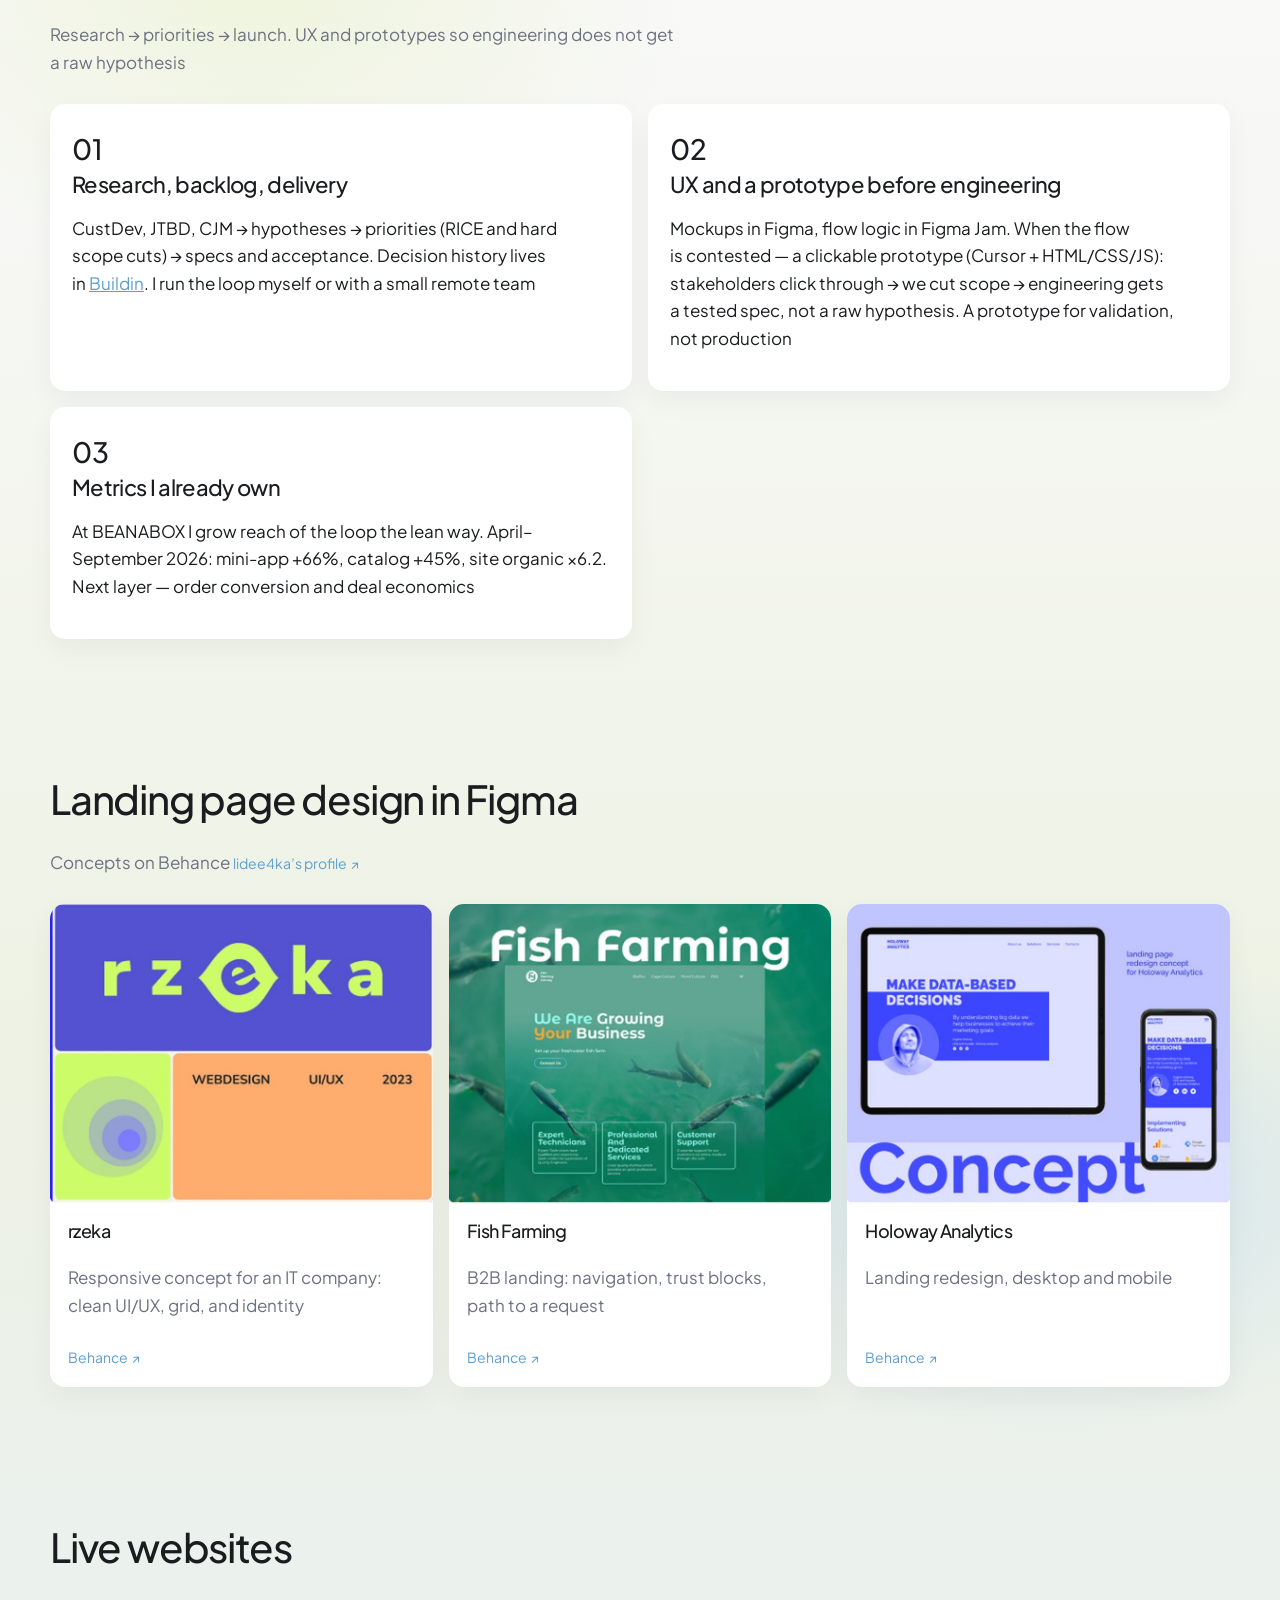
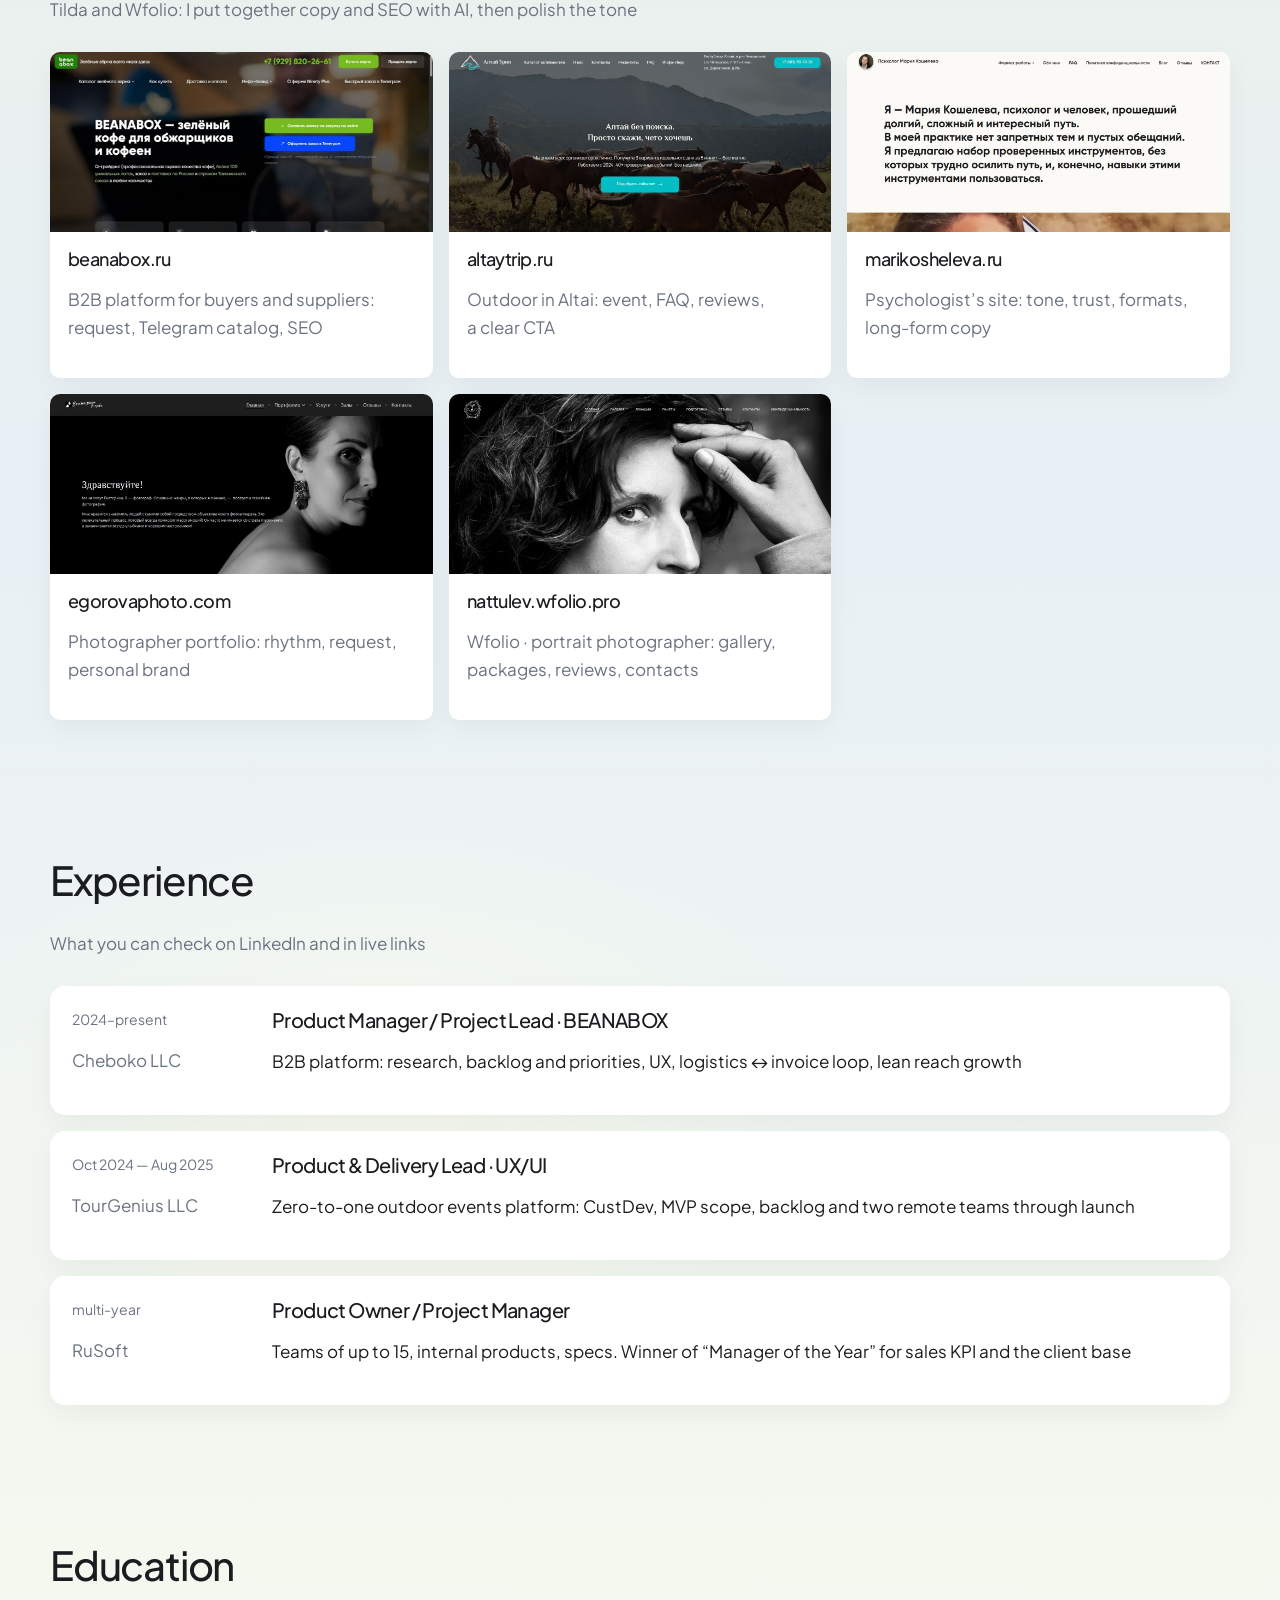
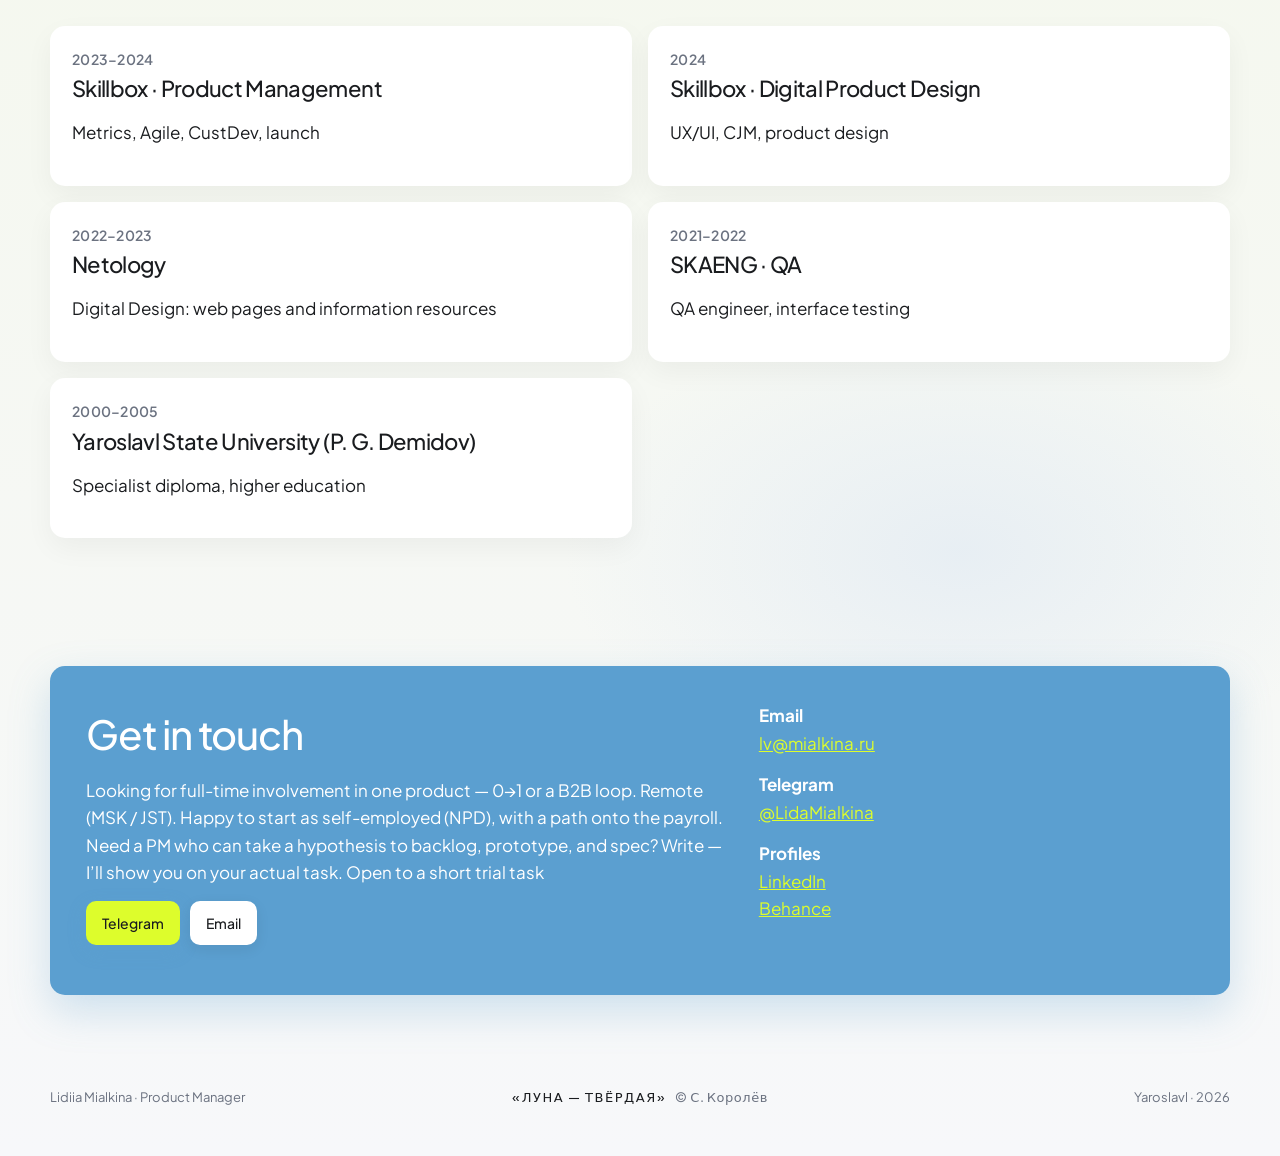
==== commit 9cc1a0a5: "Корректировка резюме" ====
--- a/en/index.html
+++ b/en/index.html
@@ -9,10 +9,10 @@
     <link rel="icon" type="image/png" href="../favicon-32.png?v=4" sizes="32x32" />
     <link rel="apple-touch-icon" href="../apple-touch-icon.png?v=4" />
     <link rel="manifest" href="./site.webmanifest" />
-    <title>Lidiia Mialkina — Product Manager, UX/UI, vibe-coding</title>
+    <title>Lidiia Mialkina — Product Manager, 0→1 and B2B</title>
     <meta
       name="description"
-      content="Product manager CV with UX/UI: TourGenius, BEANABOX, Figma and working prototypes. Write — I will show you on your actual task."
+      content="Product manager CV: 0→1 and B2B, TourGenius and BEANABOX. Research, backlog, UX and prototypes before engineering. Get in touch."
     />
     <link rel="canonical" href="https://lidee4ka.github.io/cv-PMAI/en/" />
     <link rel="alternate" hreflang="ru-RU" href="https://lidee4ka.github.io/cv-PMAI/" />
@@ -20,24 +20,24 @@
     <link rel="alternate" hreflang="x-default" href="https://lidee4ka.github.io/cv-PMAI/" />
     <meta property="og:type" content="website" />
     <meta property="og:site_name" content="Lidiia Mialkina" />
-    <meta property="og:title" content="Lidiia Mialkina — Product Manager, UX/UI, vibe-coding" />
+    <meta property="og:title" content="Lidiia Mialkina — Product Manager, 0→1 and B2B" />
     <meta
       property="og:description"
-      content="Product manager CV with UX/UI: TourGenius, BEANABOX, Figma and working prototypes. Write — I will show you on your actual task."
+      content="Product manager CV: 0→1 and B2B, TourGenius and BEANABOX. Research, backlog, UX and prototypes before engineering. Get in touch."
     />
     <meta property="og:url" content="https://lidee4ka.github.io/cv-PMAI/en/" />
     <meta property="og:locale" content="en_US" />
     <meta property="og:locale:alternate" content="ru_RU" />
     <meta property="og:image" content="https://lidee4ka.github.io/cv-PMAI/og-cover-en.jpg?v=6" />
-    <meta property="og:image:alt" content="Lidiia Mialkina, product manager and UX/UI designer" />
+    <meta property="og:image:alt" content="Lidiia Mialkina, product manager" />
     <meta property="og:image:width" content="1200" />
     <meta property="og:image:height" content="630" />
     <meta name="twitter:card" content="summary_large_image" />
-    <meta name="twitter:title" content="Lidiia Mialkina — Product Manager UX/UI" />
-    <meta name="twitter:description" content="Product manager UX/UI: TourGenius, BEANABOX. Get in touch." />
+    <meta name="twitter:title" content="Lidiia Mialkina — Product Manager, 0→1 and B2B" />
+    <meta name="twitter:description" content="Product manager: TourGenius, BEANABOX. Research → launch. Get in touch." />
     <meta name="twitter:image" content="https://lidee4ka.github.io/cv-PMAI/og-cover-en.jpg?v=6" />
-    <meta name="twitter:image:alt" content="Lidiia Mialkina, product manager and UX/UI designer" />
-    <script type="application/ld+json">{"@context":"https://schema.org","@graph":[{"@type":"ProfilePage","@id":"https://lidee4ka.github.io/cv-PMAI/en/#page","url":"https://lidee4ka.github.io/cv-PMAI/en/","name":"Lidiia Mialkina — Product Manager, UX/UI, vibe-coding","inLanguage":"en-US","isPartOf":{"@id":"https://lidee4ka.github.io/cv-PMAI/#website"},"about":{"@id":"https://lidee4ka.github.io/cv-PMAI/#person"},"mainEntity":{"@id":"https://lidee4ka.github.io/cv-PMAI/#person"}},{"@type":"WebSite","@id":"https://lidee4ka.github.io/cv-PMAI/#website","url":"https://lidee4ka.github.io/cv-PMAI","name":"Лидия Мялкина","alternateName":"Lidiia Mialkina","inLanguage":["ru-RU","en-US"],"publisher":{"@id":"https://lidee4ka.github.io/cv-PMAI/#person"}},{"@type":"Person","@id":"https://lidee4ka.github.io/cv-PMAI/#person","name":"Лидия Мялкина","alternateName":["Lidiia Mialkina"],"jobTitle":"Product Manager","email":"lv@mialkina.ru","url":"https://lidee4ka.github.io/cv-PMAI","image":"https://lidee4ka.github.io/cv-PMAI/avatar.jpg","sameAs":["https://www.linkedin.com/in/lidiia-mialkina/","https://www.behance.net/lidee4ka","https://t.me/LidaMialkina","https://github.com/lidee4ka"],"address":{"@type":"PostalAddress","addressLocality":"Yaroslavl","addressCountry":"RU"},"knowsLanguage":["ru","en"]}]}</script>
+    <meta name="twitter:image:alt" content="Lidiia Mialkina, product manager" />
+    <script type="application/ld+json">{"@context":"https://schema.org","@graph":[{"@type":"ProfilePage","@id":"https://lidee4ka.github.io/cv-PMAI/en/#page","url":"https://lidee4ka.github.io/cv-PMAI/en/","name":"Lidiia Mialkina — Product Manager, 0→1 and B2B","inLanguage":"en-US","isPartOf":{"@id":"https://lidee4ka.github.io/cv-PMAI/#website"},"about":{"@id":"https://lidee4ka.github.io/cv-PMAI/#person"},"mainEntity":{"@id":"https://lidee4ka.github.io/cv-PMAI/#person"}},{"@type":"WebSite","@id":"https://lidee4ka.github.io/cv-PMAI/#website","url":"https://lidee4ka.github.io/cv-PMAI","name":"Лидия Мялкина","alternateName":"Lidiia Mialkina","inLanguage":["ru-RU","en-US"],"publisher":{"@id":"https://lidee4ka.github.io/cv-PMAI/#person"}},{"@type":"Person","@id":"https://lidee4ka.github.io/cv-PMAI/#person","name":"Лидия Мялкина","alternateName":["Lidiia Mialkina"],"jobTitle":"Product Manager","email":"lv@mialkina.ru","url":"https://lidee4ka.github.io/cv-PMAI","image":"https://lidee4ka.github.io/cv-PMAI/avatar.jpg","sameAs":["https://www.linkedin.com/in/lidiia-mialkina/","https://www.behance.net/lidee4ka","https://t.me/LidaMialkina","https://github.com/lidee4ka"],"address":{"@type":"PostalAddress","addressLocality":"Yaroslavl","addressCountry":"RU"},"knowsLanguage":["ru","en"]}]}</script>
     <script>
       (function () {
         var requested = new URLSearchParams(location.search).get('lang')
@@ -65,7 +65,7 @@
           <img class="brand-mark" src="../avatar.jpg?v=4" alt="" width="42" height="42" />
           <span>
             <b data-i18n="brand.name">Lidiia Mialkina</b>
-            <span data-i18n="brand.role">Product · UX/UI · Vibe-coding</span>
+            <span data-i18n="brand.role">Product · 0→1 · B2B</span>
           </span>
         </a>
         <nav class="nav" aria-label="Sections" data-i18n-aria="nav.label">
@@ -97,15 +97,16 @@
         <div class="wrap">
           <div class="hero-grid">
             <div>
-              <p class="kicker" data-i18n="hero.kicker">Product Manager · UX/UI · AI Vibe-coding</p>
+              <p class="kicker" data-i18n="hero.kicker">Product Manager · 0→1 · B2B</p>
               <h1 data-i18n="brand.name">Lidiia Mialkina</h1>
-              <p class="lead" data-i18n="hero.lead">Product manager with 15&nbsp;years in&nbsp;IT and strong UX/UI expertise. I&nbsp;build working prototypes with AI vibe-coding to&nbsp;test a&nbsp;hypothesis before engineering. I&nbsp;run products the lean way: from CustDev and CJM to&nbsp;metrics and launch. Looking for a&nbsp;full-time product role</p>
-              <p class="lead-cta" data-i18n="hero.cta">Need a&nbsp;PM who can ship a&nbsp;clickable prototype before development? <a href="#kontakty">Write</a>&nbsp;— I&rsquo;ll show you on&nbsp;your actual task</p>
+              <p class="lead" data-i18n="hero.lead">Product manager for 0→1 and B2B. I&nbsp;own the loop from CustDev and CJM to&nbsp;backlog, specs, and launch. UX and clickable prototypes (including with AI) are how I&nbsp;align a&nbsp;decision before engineering. Background in&nbsp;IT through PO/PM and internal products; 0→1 ownership on&nbsp;TourGenius and BEANABOX. Looking for a&nbsp;full-time product role</p>
+              <p class="lead-cta" data-i18n="hero.cta">Need a&nbsp;PM for a&nbsp;launch or B2B loop who can take a&nbsp;hypothesis to&nbsp;a&nbsp;testable prototype and&nbsp;spec? <a href="#kontakty">Write</a>&nbsp;— I&rsquo;ll show you on&nbsp;your actual task</p>
               <ul class="pills">
-                <li data-i18n="pill.figma">Figma and Figma Jam</li>
+                <li data-i18n="pill.zero">0→1 and B2B</li>
+                <li data-i18n="pill.research">CustDev · CJM · JTBD</li>
+                <li data-i18n="pill.backlog">Backlog and priorities</li>
+                <li data-i18n="pill.figma">Figma and prototypes</li>
                 <li data-i18n="pill.ai">AI and vibe-coding</li>
-                <li data-i18n="pill.game">Gamification and outdoor</li>
-                <li data-i18n="pill.lean">Lean / minimal resources</li>
                 <li data-i18n="pill.en">English: docs &amp; UI copy</li>
               </ul>
             </div>
@@ -113,7 +114,7 @@
               <div class="hero-card">
                 <dl>
                   <dt data-i18n="card.role">Role</dt>
-                  <dd data-i18n="card.roleVal">Product manager · UX/UI · vibe-coding</dd>
+                  <dd data-i18n="card.roleVal">Product manager · 0→1 · B2B</dd>
                   <dt data-i18n="card.now">Now</dt>
                   <dd data-i18n="card.nowVal">BEANABOX&nbsp;/ Cheboko LLC</dd>
                   <dt data-i18n="card.format">Format</dt>
@@ -146,7 +147,7 @@
                 <div class="cases-group cases-group--solutions">
           <div class="wrap cases-group-body">
           <div class="cases-group-head">
-            <h3 class="cases-group-title">Solutions &amp; prototypes</h3>
+            <h3 class="cases-group-title">Hypotheses &amp; prototypes</h3>
             <div class="cases-nav-group" role="group" aria-label="Scroll cases">
               <button type="button" class="cases-nav cases-nav--prev" aria-label="Previous case">
                 <span aria-hidden="true">‹</span>
@@ -156,13 +157,13 @@
               </button>
             </div>
           </div>
-          <div class="cases-rail" tabindex="0" aria-label="Solutions and prototypes">
+          <div class="cases-rail" tabindex="0" aria-label="Hypotheses and prototypes">
               <div class="cases-track">
 <article class="case case--stack case--vibe" id="catalog-redesign">
             <div class="case-copy">
               <div class="case-head">
                 <div class="case-head-main">
-                  <span class="tag" data-i18n="cr.tag">Vibe-coding · BEANABOX</span>
+                  <span class="tag" data-i18n="cr.tag">Hypothesis · prototype · BEANABOX</span>
                   <h3 data-i18n="cr.h3">Buyer UX optimization for&nbsp;the Mini App catalog</h3>
                 </div>
                 <div class="case-head-side">
@@ -188,8 +189,8 @@
                 </div>
                 <div class="case-col" data-i18n="cr.li3">
                   <b>Outcome</b>
-                  <p>Prototype ready for testing with 5–7 buyers.
-                  <b>Success criterion: 5&nbsp;of&nbsp;7 complete a&nbsp;typical order without a&nbsp;manager.</b>
+                  <p><b>Status:</b> prototype ready for testing with 5–7 buyers&nbsp;— self-serve order lift not measured yet.
+                  <b>Success criterion:</b> 5&nbsp;of&nbsp;7 complete a&nbsp;typical order without a&nbsp;manager.
                   Engineering will get an&nbsp;aligned scenario and&nbsp;spec&nbsp;— not a&nbsp;raw hypothesis</p>
                 </div>
               </div>
@@ -215,7 +216,7 @@
             <div class="case-copy">
               <div class="case-head">
                 <div class="case-head-main">
-                  <span class="tag" data-i18n="pr.tag">Vibe-coding · BEANABOX</span>
+                  <span class="tag" data-i18n="pr.tag">Alignment · prototype · BEANABOX</span>
                   <h3 data-i18n="pr.h3">Logic and prototype of&nbsp;the “Lot in&nbsp;transit” module</h3>
                   <p class="case-sub" data-i18n="pr.sub">UX alignment cycle cut from ~2&nbsp;weeks to&nbsp;2&nbsp;days</p>
                 </div>
@@ -350,11 +351,11 @@
                 <ul>
                   <li data-i18n="bb.li1">
                     <b>My role.</b> I&nbsp;own the mini-app and promo-site loop: buying flows, catalog filters,
-                    platform ↔ logistics ↔ invoice. Product and delivery in&nbsp;one pair of&nbsp;hands:
-                    specs, Figma Jam, UX/UI, copy and SEO with AI</li>
+                    platform ↔ logistics ↔ invoice. I&nbsp;build the backlog, set priorities, write specs,
+                    and drive delivery. UX/UI, Figma Jam, copy and SEO with AI stay in&nbsp;the same hands</li>
                   <li data-i18n="bb.li2">
-                    <b>How I&nbsp;grow it.</b> Hypothesis → mockup → prototype → launch on&nbsp;minimal resources.
-                    The metrics above are the outcome of&nbsp;that loop</li>
+                    <b>How I&nbsp;grow it.</b> Hypothesis → priority → mockup/prototype → launch on&nbsp;minimal resources.
+                    Metrics above are reach of&nbsp;the loop (base, catalog, organic); deal economics and order conversion are the next layer I&nbsp;am tightening</li>
                 </ul>
               </div>
               <div class="phones" aria-hidden="true">
@@ -427,9 +428,9 @@
               <p data-i18n="tg.p">Telegram-first Travel Tech MVP: find and book local outdoor events in&nbsp;the Altai Republic</p>
               <ul>
                 <li data-i18n="tg.li1"><b>Research.</b> Ran 25+&nbsp;in-depth interviews, framed JTBD and built a&nbsp;CJM&nbsp;— found users drop off without intermediate motivation points along the journey</li>
-                <li data-i18n="tg.li2"><b>Product decision.</b> Designed a&nbsp;15-screen gamified onboarding&nbsp;— <b>deliberately cut it from v1</b> to&nbsp;hit the MVP launch date</li>
-                <li data-i18n="tg.li3"><b>UX/UI.</b> Designed Mini App architecture: search, filters, catalog of&nbsp;events and locations, booking</li>
-                <li data-i18n="tg.li4"><b>Outcome.</b> A&nbsp;base of&nbsp;256&nbsp;events and 100&nbsp;nature locations. Took the product to&nbsp;a&nbsp;functional MVP with two remote engineering teams</li>
+                <li data-i18n="tg.li2"><b>Scope and priorities.</b> Designed a&nbsp;15-screen gamified onboarding&nbsp;— <b>deliberately cut it from v1</b> to&nbsp;hit the MVP launch date</li>
+                <li data-i18n="tg.li3"><b>Delivery + UX/UI.</b> Owned the backlog with two remote teams; designed Mini App architecture: search, filters, catalog of&nbsp;events and locations, booking</li>
+                <li data-i18n="tg.li4"><b>Outcome.</b> A&nbsp;base of&nbsp;256&nbsp;events and 100&nbsp;nature locations. Took the product to&nbsp;a&nbsp;functional MVP</li>
               </ul>
               <p>
                 <a href="../files/TourGenius_mvp_journey_presentation_Mialkina-LV.pdf" data-i18n="tg.pdf"
@@ -456,30 +457,31 @@
         <div class="wrap">
           <div class="section-head">
             <h2 data-i18n="why.title">How I&nbsp;work</h2>
-            <p class="muted" data-i18n="why.sub">Product + design in&nbsp;one pair of&nbsp;hands, vibe-coding, metrics</p>
+            <p class="muted" data-i18n="why.sub">Research → priorities → launch. UX and prototypes so engineering does not get a&nbsp;raw hypothesis</p>
           </div>
           <div class="reason-grid">
             <article class="card">
               <div class="num">01</div>
-              <h3 data-i18n="why.2.title">Product and design in&nbsp;the same hands</h3>
+              <h3 data-i18n="why.2.title">Research, backlog, delivery</h3>
               <p data-i18n="why.2.body">
-                I&nbsp;build mockups in&nbsp;Figma, flow logic in&nbsp;Figma Jam, and decision history in&nbsp;<a href="https://buildin.ai" target="_blank" rel="noreferrer">Buildin</a>.
-                Engineering gets a&nbsp;written spec&nbsp;— a&nbsp;concept becomes a&nbsp;testable product right away</p>
+                CustDev, JTBD, CJM → hypotheses → priorities (RICE and hard scope cuts) → specs and acceptance.
+                Decision history lives in&nbsp;<a href="https://buildin.ai" target="_blank" rel="noreferrer">Buildin</a>.
+                I&nbsp;run the loop myself or with a&nbsp;small remote team</p>
             </article>
             <article class="card">
               <div class="num">02</div>
-              <h3 data-i18n="why.3.title">Vibe-coding before engineering</h3>
+              <h3 data-i18n="why.3.title">UX and a&nbsp;prototype before engineering</h3>
               <p data-i18n="why.3.body">
-                For me vibe-coding is&nbsp;how I&nbsp;test a&nbsp;hypothesis before development: build a&nbsp;prototype →
-                test → cut scope → write the&nbsp;spec. A&nbsp;testable prototype, not production.
-                Cursor + HTML/CSS/JS on&nbsp;GitHub Pages</p>
+                Mockups in&nbsp;Figma, flow logic in&nbsp;Figma Jam. When the flow is&nbsp;contested&nbsp;— a&nbsp;clickable prototype
+                (Cursor + HTML/CSS/JS): stakeholders click through → we cut scope → engineering gets a&nbsp;tested spec,
+                not a&nbsp;raw hypothesis. A&nbsp;prototype for validation, not production</p>
             </article>
             <article class="card">
               <div class="num">03</div>
-              <h3 data-i18n="why.4.title">Focus on&nbsp;metrics</h3>
+              <h3 data-i18n="why.4.title">Metrics I&nbsp;already own</h3>
               <p data-i18n="why.4.body">
-                At&nbsp;BEANABOX I&nbsp;grow the base and organic traffic the lean way. April–September 2026:
-                mini-app +66%, catalog +45%, site organic ×6.2</p>
+                At&nbsp;BEANABOX I&nbsp;grow reach of&nbsp;the loop the lean way. April–September 2026: mini-app +66%,
+                catalog +45%, site organic ×6.2. Next layer&nbsp;— order conversion and deal economics</p>
             </article>
           </div>
         </div>
@@ -612,7 +614,7 @@
               </div>
               <div>
                 <h3 data-i18n="exp.bb.h3">Product Manager&nbsp;/ Project Lead · BEANABOX</h3>
-                <p data-i18n="exp.bb.p">B2B platform: customer needs, engineering, logistics, lean product growth</p>
+                <p data-i18n="exp.bb.p">B2B platform: research, backlog and priorities, UX, logistics ↔ invoice loop, lean reach growth</p>
               </div>
             </article>
             <article class="job">
@@ -622,7 +624,7 @@
               </div>
               <div>
                 <h3 data-i18n="exp.tg.h3">Product &amp; Delivery Lead · UX/UI</h3>
-                <p data-i18n="exp.tg.p">Zero-to-one outdoor events platform: CustDev, interfaces, a&nbsp;matrix team through MVP</p>
+                <p data-i18n="exp.tg.p">Zero-to-one outdoor events platform: CustDev, MVP scope, backlog and two remote teams through launch</p>
               </div>
             </article>
             <article class="job">
@@ -679,7 +681,7 @@
           <div class="contacts">
             <div>
               <h2 data-i18n="ct.title">Get in&nbsp;touch</h2>
-              <p data-i18n="ct.body">Looking for full-time involvement in&nbsp;one product. Remote (MSK&nbsp;/ JST). Happy to&nbsp;start as&nbsp;self-employed (NPD), with a&nbsp;path onto the payroll. Need a&nbsp;PM who can put together a&nbsp;clickable prototype before development? Write&nbsp;— I&rsquo;ll show you on&nbsp;your actual task. Open to&nbsp;a&nbsp;short trial task</p>
+              <p data-i18n="ct.body">Looking for full-time involvement in&nbsp;one product&nbsp;— 0→1 or a&nbsp;B2B loop. Remote (MSK&nbsp;/ JST). Happy to&nbsp;start as&nbsp;self-employed (NPD), with a&nbsp;path onto the payroll. Need a&nbsp;PM who can take a&nbsp;hypothesis to&nbsp;backlog, prototype, and&nbsp;spec? Write&nbsp;— I&rsquo;ll show you on&nbsp;your actual task. Open to&nbsp;a&nbsp;short trial task</p>
               <p class="contact-actions">
                 <a class="btn btn-primary" href="https://t.me/LidaMialkina" target="_blank" rel="noreferrer"
                   >Telegram</a
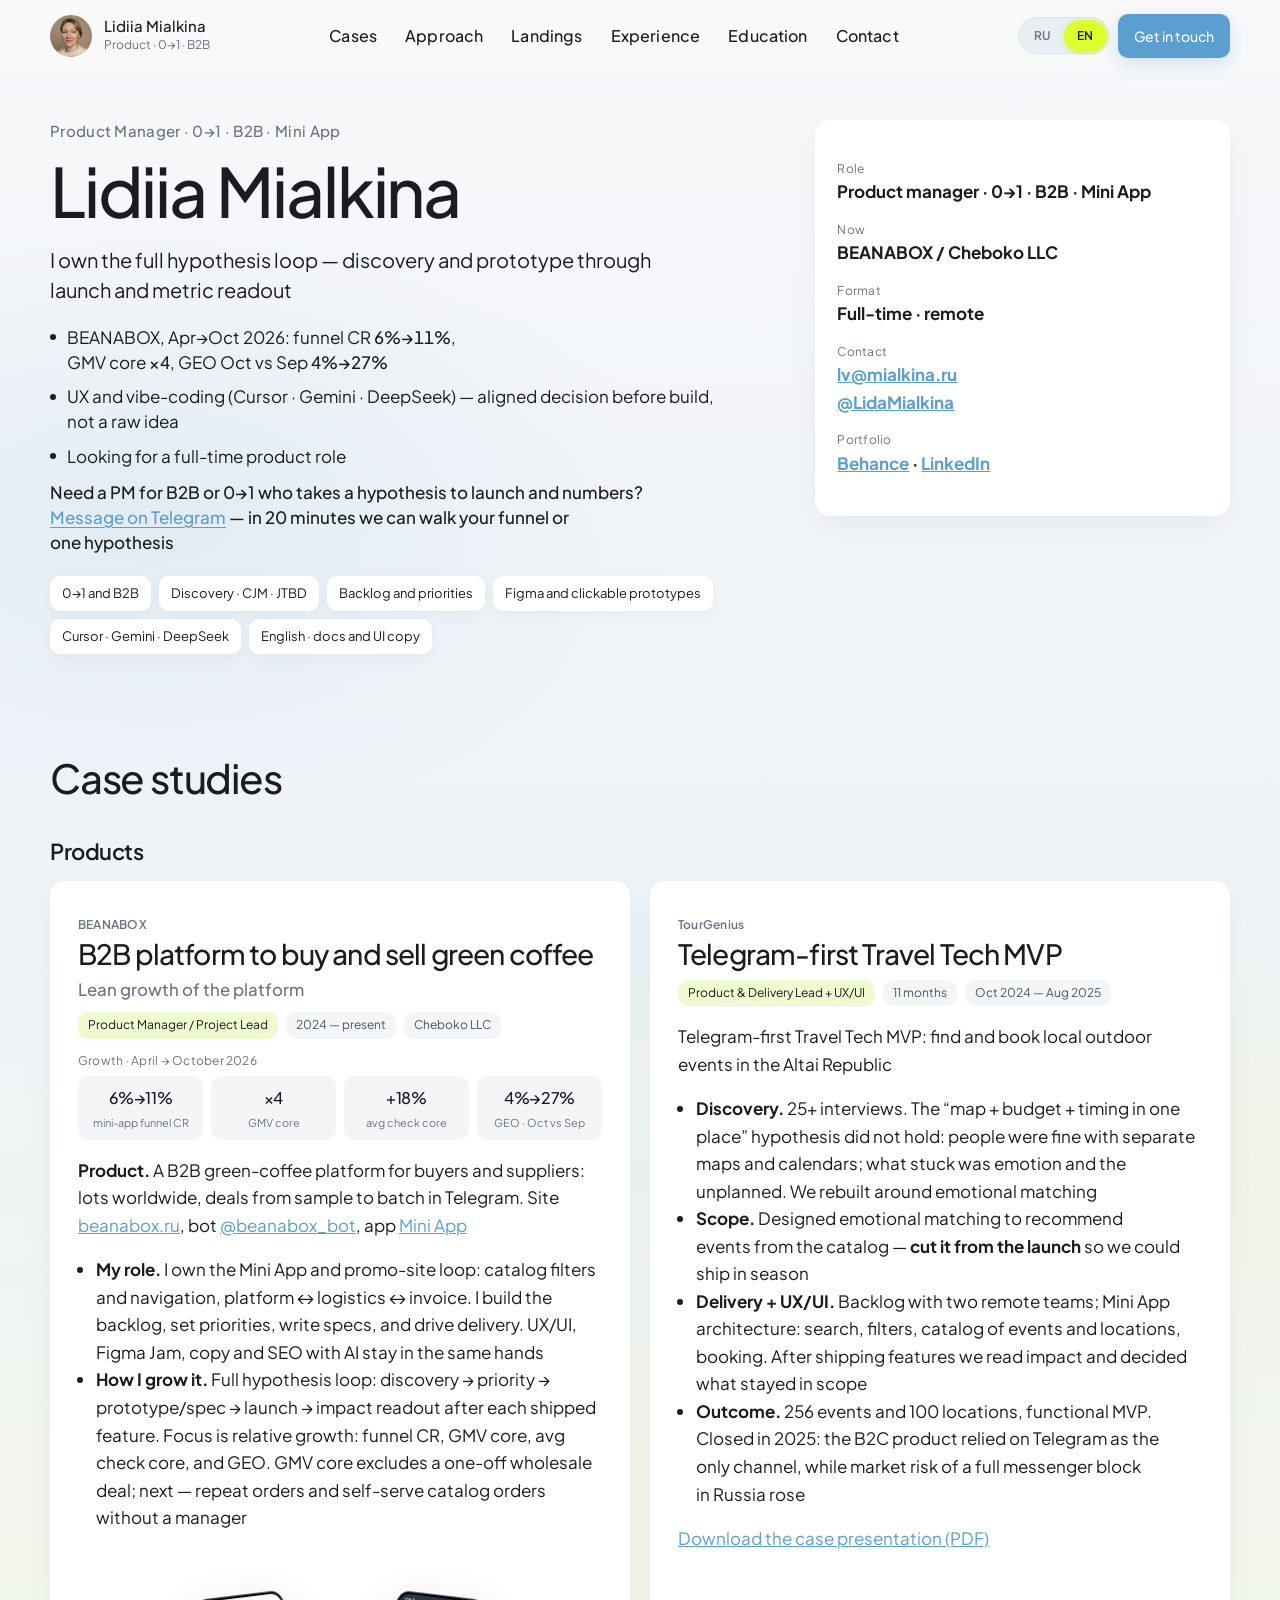
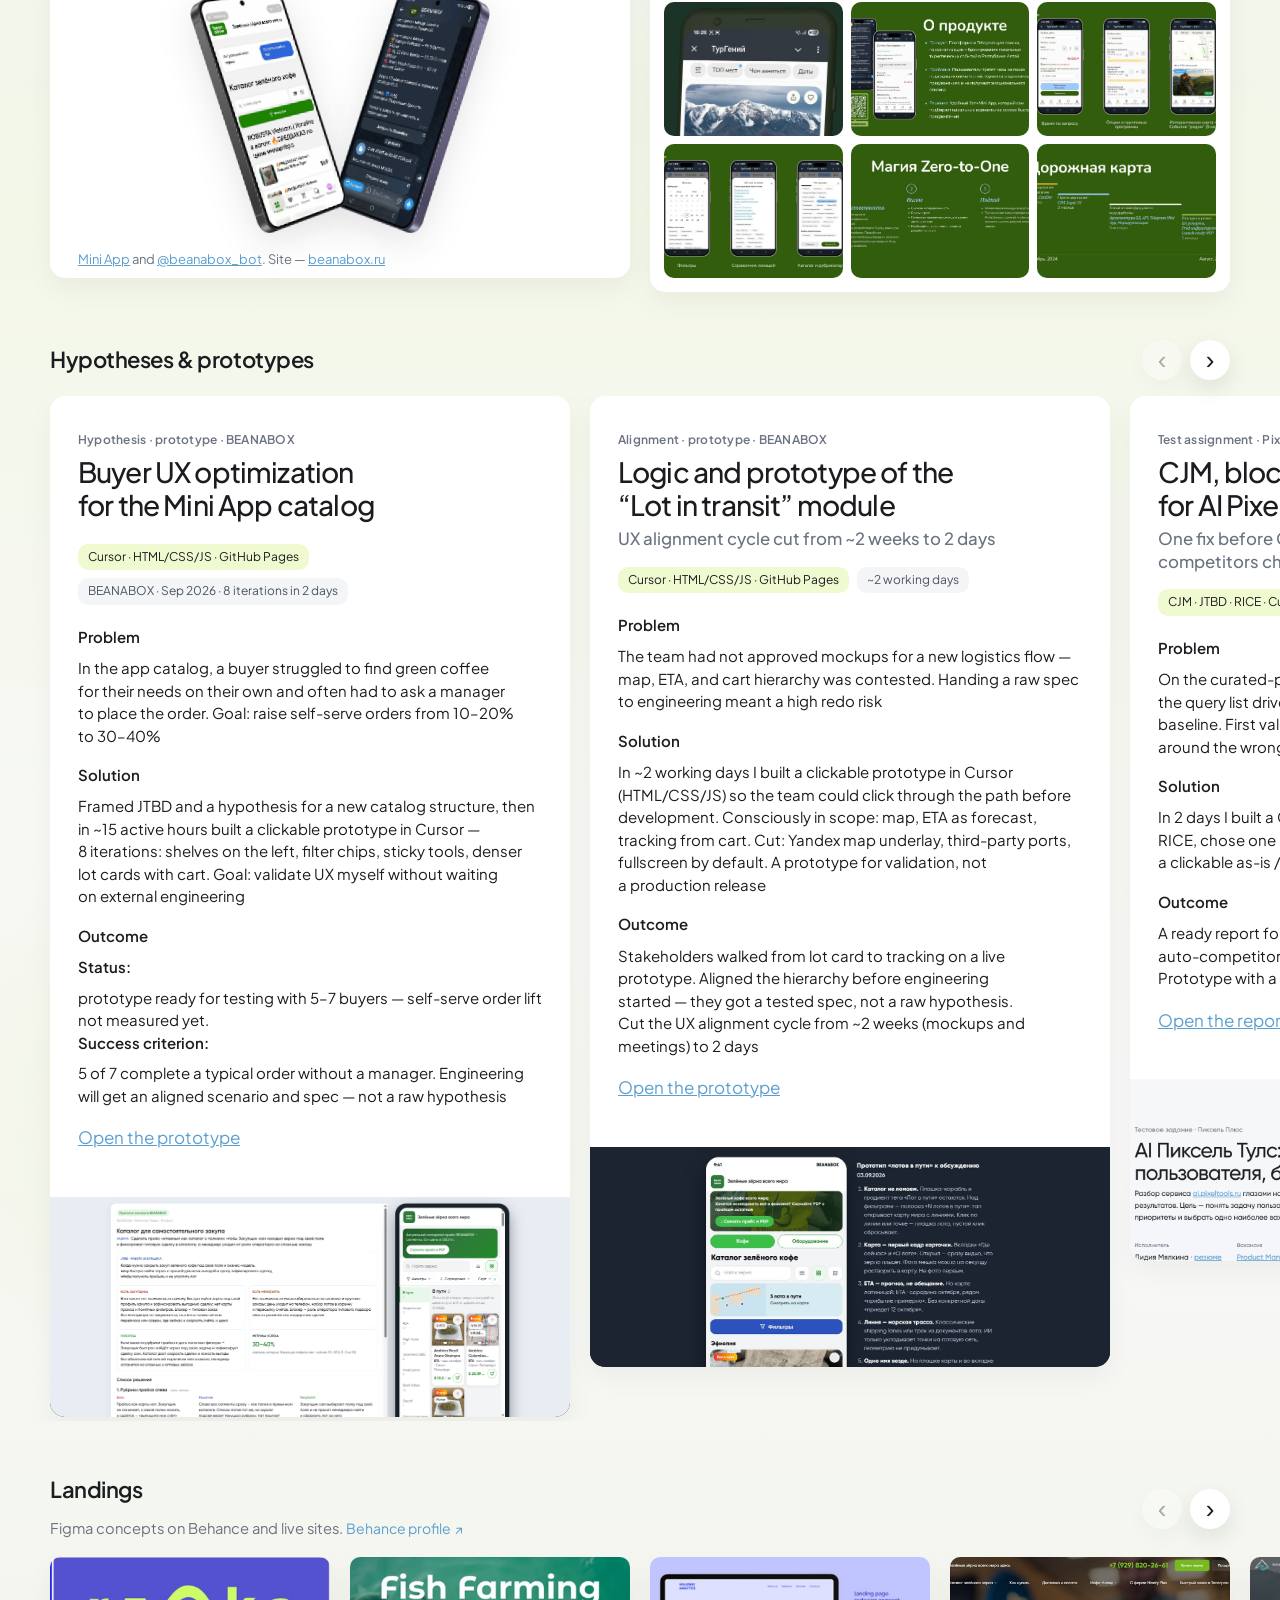
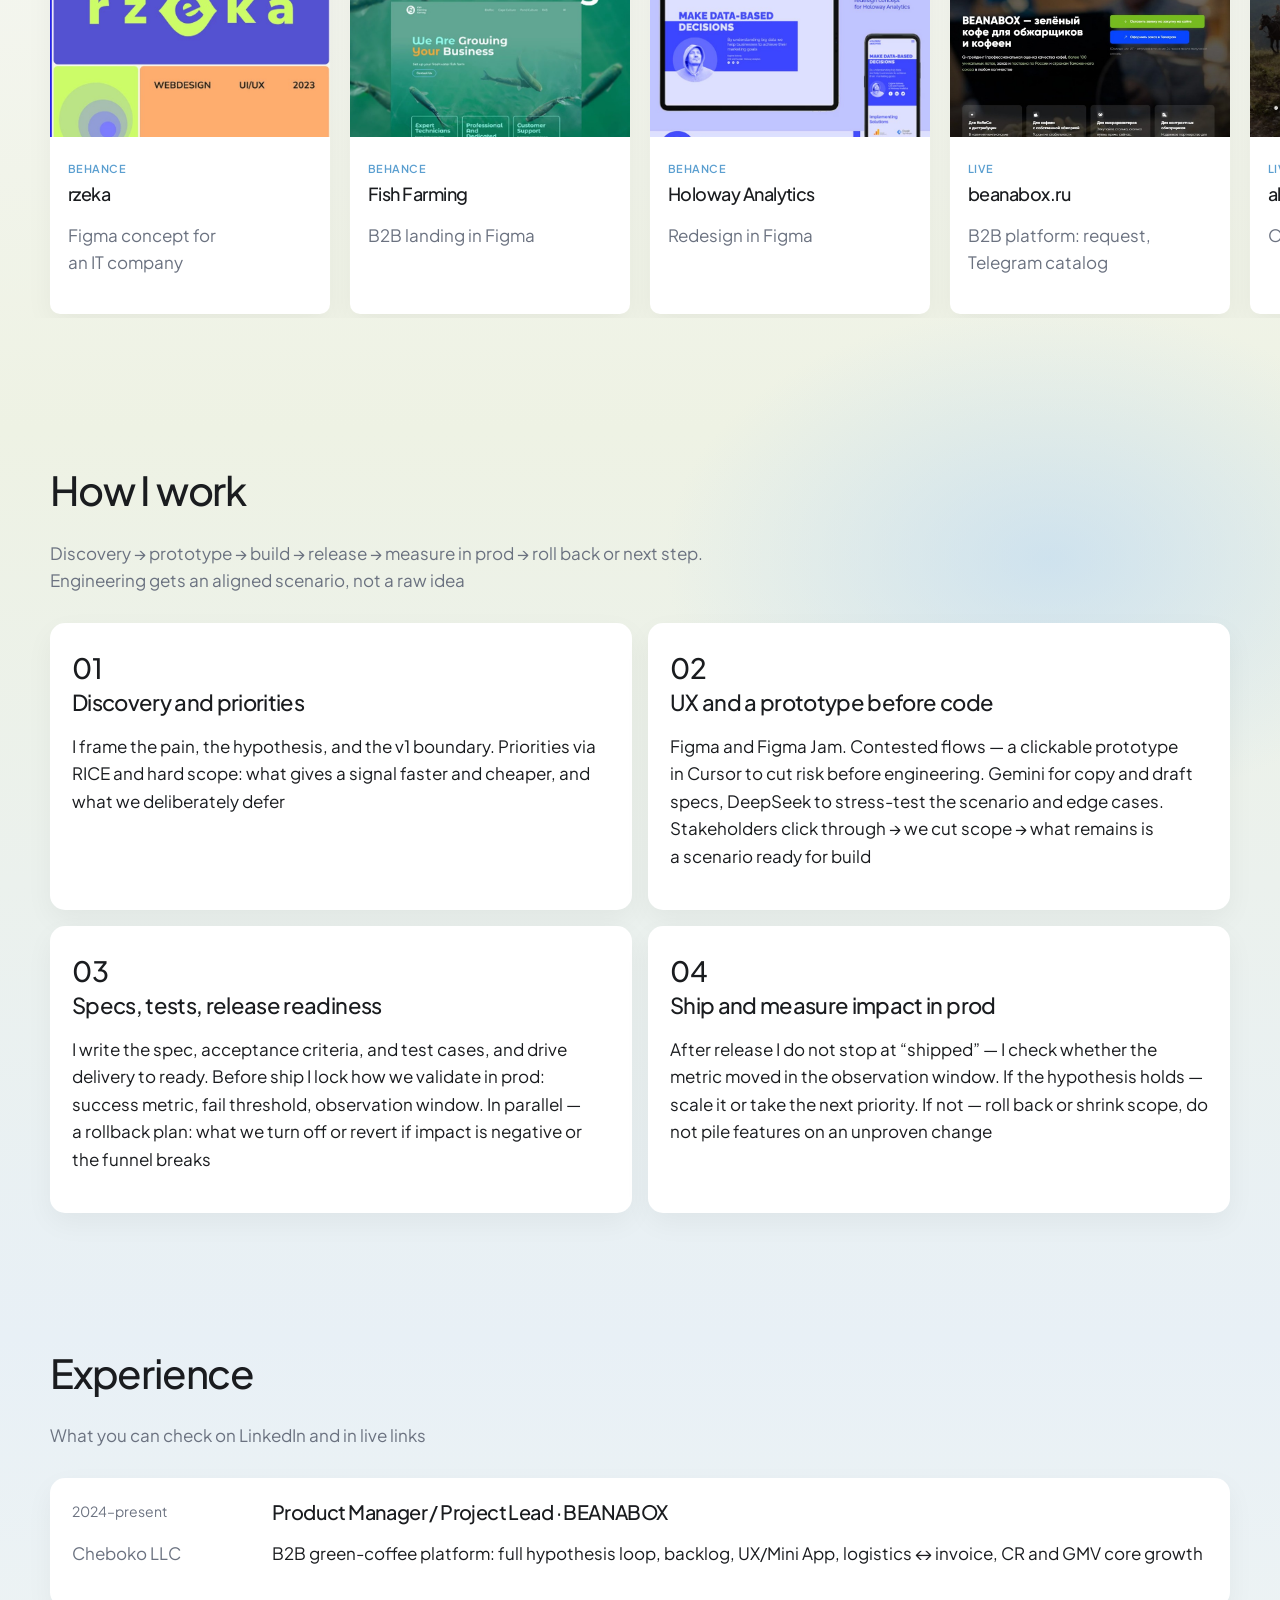
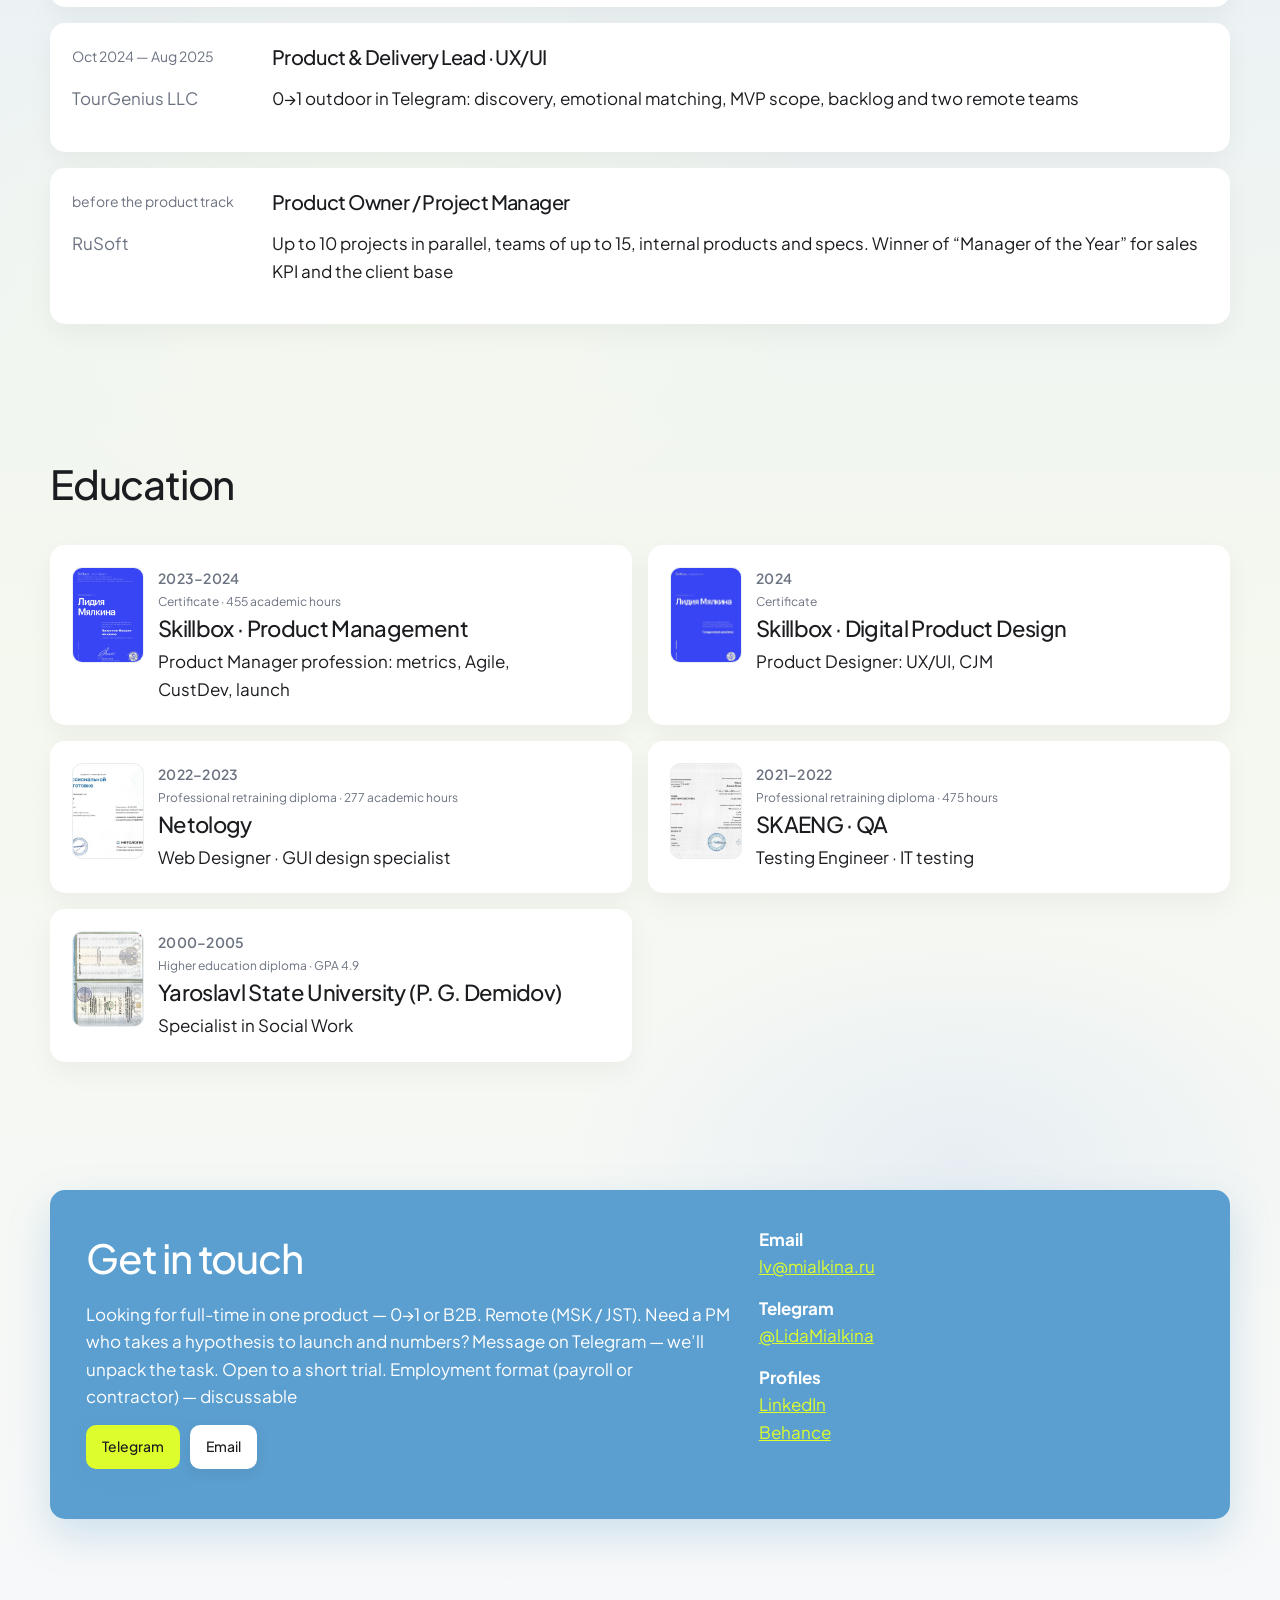
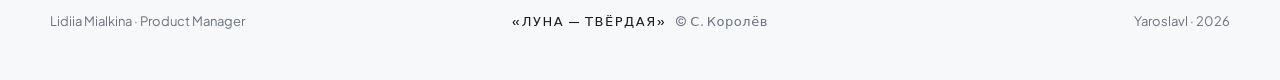
==== commit 9f0d1e46: "ОБновление резюме ч1" ====
--- a/en/index.html
+++ b/en/index.html
@@ -53,9 +53,9 @@
       href="https://fonts.googleapis.com/css2?family=Plus+Jakarta+Sans:wght@400;500;600;700;800&display=swap"
       rel="stylesheet"
     />
-    <script type="module" crossorigin src="../assets/myfinishline-Dg-Q-eZ1.js"></script>
+    <script type="module" crossorigin src="../assets/myfinishline-Dg-Q-eZ1.js?v=lightbox-fit-1"></script>
     <link rel="modulepreload" crossorigin href="../assets/modulepreload-polyfill-P2Xu9kJm.js">
-    <link rel="stylesheet" crossorigin href="../assets/myfinishline-DANz9di1.css">
+    <link rel="stylesheet" crossorigin href="../assets/myfinishline-DANz9di1.css?v=landings-in-cases-13">
   </head>
   <body>
     <a class="skip" href="#main" data-i18n="skip">Skip to content</a>
@@ -71,8 +71,7 @@
         <nav class="nav" aria-label="Sections" data-i18n-aria="nav.label">
           <a href="#kejsy" data-i18n="nav.cases">Cases</a>
           <a href="#obo-mne" data-i18n="nav.why">Approach</a>
-          <a href="#behance" data-i18n="nav.figma">Figma</a>
-          <a href="#sajty" data-i18n="nav.sites">Sites</a>
+          <a href="#sajty" data-i18n="nav.sites">Landings</a>
           <a href="#opyt" data-i18n="nav.experience">Experience</a>
           <a href="#obrazovanie" data-i18n="nav.education">Education</a>
           <a href="#kontakty" data-i18n="nav.contact">Contact</a>
@@ -97,24 +96,32 @@
         <div class="wrap">
           <div class="hero-grid">
             <div>
-              <p class="kicker" data-i18n="hero.kicker">Product Manager · 0→1 · B2B</p>
+              <p class="kicker" data-i18n="hero.kicker">Product Manager · 0→1 · B2B · Mini App</p>
               <h1 data-i18n="brand.name">Lidiia Mialkina</h1>
-              <p class="lead" data-i18n="hero.lead">Product manager for 0→1 and B2B. I&nbsp;own the loop from CustDev and CJM to&nbsp;backlog, specs, and launch. UX and clickable prototypes (including with AI) are how I&nbsp;align a&nbsp;decision before engineering. Background in&nbsp;IT through PO/PM and internal products; 0→1 ownership on&nbsp;TourGenius and BEANABOX. Looking for a&nbsp;full-time product role</p>
-              <p class="lead-cta" data-i18n="hero.cta">Need a&nbsp;PM for a&nbsp;launch or B2B loop who can take a&nbsp;hypothesis to&nbsp;a&nbsp;testable prototype and&nbsp;spec? <a href="#kontakty">Write</a>&nbsp;— I&rsquo;ll show you on&nbsp;your actual task</p>
+              <p class="lead" data-i18n="hero.lead">
+                I&nbsp;own the full hypothesis loop&nbsp;— discovery and prototype through launch and metric readout</p>
+              <ul class="hero-points">
+                <li data-i18n="hero.p1">
+                  BEANABOX, Apr→Oct 2026: funnel&nbsp;CR&nbsp;<b>6%→11%</b>, GMV&nbsp;core&nbsp;<b>×4</b>, GEO&nbsp;Oct&nbsp;vs&nbsp;Sep&nbsp;<b>4%→27%</b></li>
+                <li data-i18n="hero.p2">
+                  UX and vibe-coding (Cursor · Gemini · DeepSeek)&nbsp;— aligned decision before build, not a&nbsp;raw idea</li>
+                <li data-i18n="hero.p3">Looking for a&nbsp;full-time product role</li>
+              </ul>
+              <p class="lead-cta" data-i18n="hero.cta">Need a&nbsp;PM for B2B or 0→1 who takes a&nbsp;hypothesis to&nbsp;launch and numbers? <a href="https://t.me/LidaMialkina" target="_blank" rel="noreferrer">Message on Telegram</a>&nbsp;— in&nbsp;20&nbsp;minutes we can walk your funnel or one hypothesis</p>
               <ul class="pills">
                 <li data-i18n="pill.zero">0→1 and B2B</li>
-                <li data-i18n="pill.research">CustDev · CJM · JTBD</li>
+                <li data-i18n="pill.research">Discovery · CJM · JTBD</li>
                 <li data-i18n="pill.backlog">Backlog and priorities</li>
-                <li data-i18n="pill.figma">Figma and prototypes</li>
-                <li data-i18n="pill.ai">AI and vibe-coding</li>
-                <li data-i18n="pill.en">English: docs &amp; UI copy</li>
+                <li data-i18n="pill.figma">Figma and clickable prototypes</li>
+                <li data-i18n="pill.ai">Cursor · Gemini · DeepSeek</li>
+                <li data-i18n="pill.en">English · docs and UI copy</li>
               </ul>
             </div>
             <aside>
               <div class="hero-card">
                 <dl>
                   <dt data-i18n="card.role">Role</dt>
-                  <dd data-i18n="card.roleVal">Product manager · 0→1 · B2B</dd>
+                  <dd data-i18n="card.roleVal">Product manager · 0→1 · B2B · Mini App</dd>
                   <dt data-i18n="card.now">Now</dt>
                   <dd data-i18n="card.nowVal">BEANABOX&nbsp;/ Cheboko LLC</dd>
                   <dt data-i18n="card.format">Format</dt>
@@ -144,188 +151,12 @@
           </div>
         </div>
 
-                <div class="cases-group cases-group--solutions">
-          <div class="wrap cases-group-body">
-          <div class="cases-group-head">
-            <h3 class="cases-group-title">Hypotheses &amp; prototypes</h3>
-            <div class="cases-nav-group" role="group" aria-label="Scroll cases">
-              <button type="button" class="cases-nav cases-nav--prev" aria-label="Previous case">
-                <span aria-hidden="true">‹</span>
-              </button>
-              <button type="button" class="cases-nav cases-nav--next" aria-label="Next case">
-                <span aria-hidden="true">›</span>
-              </button>
-            </div>
-          </div>
-          <div class="cases-rail" tabindex="0" aria-label="Hypotheses and prototypes">
-              <div class="cases-track">
-<article class="case case--stack case--vibe" id="catalog-redesign">
-            <div class="case-copy">
-              <div class="case-head">
-                <div class="case-head-main">
-                  <span class="tag" data-i18n="cr.tag">Hypothesis · prototype · BEANABOX</span>
-                  <h3 data-i18n="cr.h3">Buyer UX optimization for&nbsp;the Mini App catalog</h3>
-                </div>
-                <div class="case-head-side">
-                  <div class="meta-row meta-row--role">
-                    <span data-i18n="cr.meta">Cursor · HTML/CSS/JS · GitHub Pages</span>
-                    <span data-i18n="cr.when">BEANABOX · Sep 2026 · 8&nbsp;iterations in&nbsp;2&nbsp;days</span>
-                  </div>
-                </div>
-              </div>
-              <div class="case-triad">
-                <div class="case-col" data-i18n="cr.li1">
-                  <b>Problem</b>
-                  <p>In&nbsp;the app catalog, a&nbsp;buyer struggled to&nbsp;find green coffee for&nbsp;their needs
-                  on&nbsp;their own and often had to&nbsp;ask a&nbsp;manager to&nbsp;place the order.
-                  Goal: raise self-serve orders from 10–20% to&nbsp;30–40%</p>
-                </div>
-                <div class="case-col" data-i18n="cr.li2">
-                  <b>Solution</b>
-                  <p>Framed JTBD and a&nbsp;hypothesis for a&nbsp;new catalog structure,
-                  then in&nbsp;~15&nbsp;active hours built a&nbsp;clickable prototype in&nbsp;Cursor&nbsp;—
-                  8&nbsp;iterations: shelves on&nbsp;the left, filter chips, sticky tools, denser lot cards with cart.
-                  Goal: validate UX myself without waiting on&nbsp;external engineering</p>
-                </div>
-                <div class="case-col" data-i18n="cr.li3">
-                  <b>Outcome</b>
-                  <p><b>Status:</b> prototype ready for testing with 5–7 buyers&nbsp;— self-serve order lift not measured yet.
-                  <b>Success criterion:</b> 5&nbsp;of&nbsp;7 complete a&nbsp;typical order without a&nbsp;manager.
-                  Engineering will get an&nbsp;aligned scenario and&nbsp;spec&nbsp;— not a&nbsp;raw hypothesis</p>
-                </div>
-              </div>
-              <p>
-                <a
-                  href="https://lidee4ka.github.io/beanabox-catalog-redesign/"
-                  target="_blank"
-                  rel="noreferrer"
-                  data-i18n="cr.open"
-                  >Open the prototype</a
-                >
-              </p>
-            </div>
-            <figure class="case-shot case-shot--proto">
-              <img
-                src="../sites/catalog-redesign.png"
-                alt="Clickable BEANABOX catalog redesign prototype: shelves, filters, and lot cards"
-                data-i18n-alt="cr.alt"
-              />
-            </figure>
-          </article>
-<article class="case case--stack case--vibe" id="prototip">
-            <div class="case-copy">
-              <div class="case-head">
-                <div class="case-head-main">
-                  <span class="tag" data-i18n="pr.tag">Alignment · prototype · BEANABOX</span>
-                  <h3 data-i18n="pr.h3">Logic and prototype of&nbsp;the “Lot in&nbsp;transit” module</h3>
-                  <p class="case-sub" data-i18n="pr.sub">UX alignment cycle cut from ~2&nbsp;weeks to&nbsp;2&nbsp;days</p>
-                </div>
-                <div class="case-head-side">
-                  <div class="meta-row meta-row--role">
-                    <span data-i18n="pr.meta">Cursor · HTML/CSS/JS · GitHub Pages</span>
-                    <span data-i18n="pr.when">~2&nbsp;working days</span>
-                  </div>
-                </div>
-              </div>
-              <div class="case-triad">
-                <div class="case-col" data-i18n="pr.li1">
-                  <b>Problem</b>
-                  <p>The team had not approved mockups for a&nbsp;new logistics flow&nbsp;— map, ETA, and cart
-                  hierarchy was contested. Handing a&nbsp;raw spec to&nbsp;engineering meant a&nbsp;high redo risk</p>
-                </div>
-                <div class="case-col" data-i18n="pr.li2">
-                  <b>Solution</b>
-                  <p>In&nbsp;~2&nbsp;working days I&nbsp;built a&nbsp;clickable prototype
-                  in&nbsp;Cursor (HTML/CSS/JS) so&nbsp;the team could click through the path before development.
-                  Consciously in&nbsp;scope: map, ETA as&nbsp;forecast, tracking from cart. Cut: Yandex map underlay,
-                  third-party ports, fullscreen by&nbsp;default. A&nbsp;prototype for validation, not a&nbsp;production release</p>
-                </div>
-                <div class="case-col" data-i18n="pr.li3">
-                  <b>Outcome</b>
-                  <p>Stakeholders walked from lot card to&nbsp;tracking on&nbsp;a&nbsp;live prototype.
-                  Aligned the hierarchy before engineering started&nbsp;— they got a&nbsp;tested spec,
-                  not a&nbsp;raw hypothesis. Cut the UX alignment cycle from ~2&nbsp;weeks (mockups and meetings)
-                  to&nbsp;2&nbsp;days</p>
-                </div>
-              </div>
-              <p>
-                <a
-                  href="https://lidee4ka.github.io/beanabox-lot-v-puti/"
-                  target="_blank"
-                  rel="noreferrer"
-                  data-i18n="pr.open"
-                  >Open the prototype</a>
-              </p>
-            </div>
-            <figure class="case-shot case-shot--proto">
-              <img
-                src="../sites/lot-v-puti.jpg"
-                alt="Clickable “Lots in transit” prototype: catalog, map banner, and lot tracking"
-                data-i18n-alt="pr.alt"
-              />
-            </figure>
-          </article>
-<article class="case case--stack case--vibe" id="pixeltools">
-            <div class="case-copy">
-              <div class="case-head">
-                <div class="case-head-main">
-                  <span class="tag">Test assignment · Pixel Plus</span>
-                  <h3>CJM, blockers, and&nbsp;a&nbsp;spec for&nbsp;AI Pixel Tools</h3>
-                  <p class="case-sub">One fix before Create: the prompts → auto-competitors chain</p>
-                </div>
-                <div class="case-head-side">
-                  <div class="meta-row meta-row--role">
-                    <span>CJM · JTBD · RICE · Cursor</span>
-                    <span>Sep 2026</span>
-                    <span>~0.5&nbsp;working day</span>
-                  </div>
-                </div>
-              </div>
-              <div class="case-triad">
-                <div class="case-col">
-                  <b>Problem</b>
-                  <p>On&nbsp;the curated-prompts screen a&nbsp;new user does not see that the query list drives auto-competitor selection and the audit baseline. First value arrives skewed&nbsp;— numbers are computed around the wrong competitive set</p>
-                </div>
-                <div class="case-col">
-                  <b>Solution</b>
-                  <p>In&nbsp;2&nbsp;days I&nbsp;built a&nbsp;CJM to&nbsp;first value, a&nbsp;blocker map prioritized with RICE, chose one improvement, and wrote a&nbsp;backlog spec plus a&nbsp;clickable as-is&nbsp;/ to-be prototype on&nbsp;Pixel Plus UI&nbsp;Kit tokens</p>
-                </div>
-                <div class="case-col">
-                  <b>Outcome</b>
-                  <p>A&nbsp;ready report for the backlog: focus&nbsp;— explain the prompts → auto-competitors / analytics chain before Create (RICE&nbsp;12.2). Prototype with a&nbsp;Now&nbsp;/ After toggle</p>
-                </div>
-              </div>
-              <p>
-                <a href="https://lidee4ka.github.io/ai-pixeltools-cjm/" target="_blank" rel="noreferrer">Open the report and prototype</a>
-              </p>
-            </div>
-            <figure class="case-shot case-shot--proto">
-              <img
-                src="../sites/pixeltools-cjm.png"
-                alt="Pixel Plus test assignment: CJM and AI Pixel Tools spec — report header"
-              />
-            </figure>
-          </article>
-</div>
-            </div>
-          </div>
-        </div>
-
-        <div class="cases-group">
+                <div class="cases-group cases-group--products">
           <div class="wrap cases-group-body">
           <div class="cases-group-head">
             <h3 class="cases-group-title">Products</h3>
-            <div class="cases-nav-group" role="group" aria-label="Scroll products">
-              <button type="button" class="cases-nav cases-nav--prev" aria-label="Previous product">
-                <span aria-hidden="true">‹</span>
-              </button>
-              <button type="button" class="cases-nav cases-nav--next" aria-label="Next product">
-                <span aria-hidden="true">›</span>
-              </button>
-            </div>
-          </div>
-          <div class="cases-rail" tabindex="0" aria-label="Products">
-            <div class="cases-track">
+</div>
+          <div class="cases-track cases-track--stack">
 <article class="case case--stack" id="beanabox">
             <div class="case-body case-body--app">
               <div class="case-copy">
@@ -337,25 +168,32 @@
                   <span data-i18n="bb.dates">2024&nbsp;— present</span>
                   <span data-i18n="bb.co">Cheboko LLC</span>
                 </div>
-                <p class="metrics-kicker" data-i18n="bb.kicker">Product growth · April → September 2026</p>
+                <p class="metrics-kicker" data-i18n="bb.kicker">Growth · April → October 2026</p>
                 <ul class="case-metrics" aria-label="BEANABOX key metrics">
-                  <li><b>+66%</b> <span data-i18n="bb.m1">mini-app base</span></li>
-                  <li><b>+45%</b> <span data-i18n="bb.m2">lot catalog</span></li>
-                  <li><b>×6.2</b> <span data-i18n="bb.m3">site organic</span></li>
+                  <li><b>6%→11%</b> <span data-i18n="bb.m1">mini-app funnel CR</span></li>
+                  <li><b>×4</b> <span data-i18n="bb.m2">GMV core</span></li>
+                  <li><b>+18%</b> <span data-i18n="bb.m3">avg check core</span></li>
+                  <li><b>4%→27%</b> <span data-i18n="bb.m4">GEO · Oct vs Sep</span></li>
                 </ul>
                 <p data-i18n="bb.p">
                   <b>Product.</b> A&nbsp;B2B green-coffee platform for buyers and suppliers: lots worldwide,
-                  deals from sample to&nbsp;batch in&nbsp;a&nbsp;Telegram Mini App. The site
-                  <a href="https://beanabox.ru/" target="_blank" rel="noreferrer">beanabox.ru</a>
-                  captures demand and routes into the messenger</p>
+                  deals from sample to&nbsp;batch in&nbsp;Telegram.
+                  Site
+                  <a href="https://beanabox.ru/" target="_blank" rel="noreferrer">beanabox.ru</a>,
+                  bot
+                  <a href="https://t.me/beanabox_bot" target="_blank" rel="noreferrer">@beanabox_bot</a>,
+                  app
+                  <a href="https://t.me/beanabox_bot/app?startapp" target="_blank" rel="noreferrer">Mini&nbsp;App</a></p>
                 <ul>
                   <li data-i18n="bb.li1">
-                    <b>My role.</b> I&nbsp;own the mini-app and promo-site loop: buying flows, catalog filters,
+                    <b>My role.</b> I&nbsp;own the Mini&nbsp;App and promo-site loop: catalog filters and navigation,
                     platform ↔ logistics ↔ invoice. I&nbsp;build the backlog, set priorities, write specs,
                     and drive delivery. UX/UI, Figma Jam, copy and SEO with AI stay in&nbsp;the same hands</li>
                   <li data-i18n="bb.li2">
-                    <b>How I&nbsp;grow it.</b> Hypothesis → priority → mockup/prototype → launch on&nbsp;minimal resources.
-                    Metrics above are reach of&nbsp;the loop (base, catalog, organic); deal economics and order conversion are the next layer I&nbsp;am tightening</li>
+                    <b>How I&nbsp;grow it.</b> Full hypothesis loop: discovery → priority → prototype/spec → launch →
+                    impact readout after each shipped feature.
+                    Focus is relative growth: funnel CR, GMV core, avg check core, and GEO.
+                    GMV core excludes a&nbsp;one-off wholesale deal; next&nbsp;— repeat orders and self-serve catalog orders without a&nbsp;manager</li>
                 </ul>
               </div>
               <div class="phones" aria-hidden="true">
@@ -375,7 +213,12 @@
                 />
               </div>
             </div>
-            <p class="phones-caption" data-i18n="bb.caption">Catalog in&nbsp;the Telegram Mini App and the bot. Site&nbsp;— <a href="https://beanabox.ru/" target="_blank" rel="noreferrer">beanabox.ru</a></p>
+            <p class="phones-caption" data-i18n="bb.caption">
+              <a href="https://t.me/beanabox_bot/app?startapp" target="_blank" rel="noreferrer">Mini&nbsp;App</a>
+              and
+              <a href="https://t.me/beanabox_bot" target="_blank" rel="noreferrer">@beanabox_bot</a>.
+              Site&nbsp;—
+              <a href="https://beanabox.ru/" target="_blank" rel="noreferrer">beanabox.ru</a></p>
             <div class="case-copy" hidden>
               <div
                 class="infographic"
@@ -383,7 +226,7 @@
                 data-i18n-aria="bb.chartAria"
                 hidden
               >
-                <p class="infographic-kicker" data-i18n="bb.kicker">Product growth · April → September 2026</p>
+                <p class="infographic-kicker" data-i18n="bb.kicker">Growth · April → October 2026</p>
                 <ul class="chart">
                   <li>
                     <span class="chart-name" data-i18n="bb.users">Mini-app user base</span>
@@ -425,12 +268,13 @@
                 <span data-i18n="tg.months">11&nbsp;months</span>
                 <span data-i18n="tg.dates">Oct 2024&nbsp;— Aug 2025</span>
               </div>
-              <p data-i18n="tg.p">Telegram-first Travel Tech MVP: find and book local outdoor events in&nbsp;the Altai Republic</p>
+              <p data-i18n="tg.p">
+                Telegram-first Travel Tech MVP: find and book local outdoor events in&nbsp;the Altai Republic</p>
               <ul>
-                <li data-i18n="tg.li1"><b>Research.</b> Ran 25+&nbsp;in-depth interviews, framed JTBD and built a&nbsp;CJM&nbsp;— found users drop off without intermediate motivation points along the journey</li>
-                <li data-i18n="tg.li2"><b>Scope and priorities.</b> Designed a&nbsp;15-screen gamified onboarding&nbsp;— <b>deliberately cut it from v1</b> to&nbsp;hit the MVP launch date</li>
-                <li data-i18n="tg.li3"><b>Delivery + UX/UI.</b> Owned the backlog with two remote teams; designed Mini App architecture: search, filters, catalog of&nbsp;events and locations, booking</li>
-                <li data-i18n="tg.li4"><b>Outcome.</b> A&nbsp;base of&nbsp;256&nbsp;events and 100&nbsp;nature locations. Took the product to&nbsp;a&nbsp;functional MVP</li>
+                <li data-i18n="tg.li1"><b>Discovery.</b> 25+&nbsp;interviews. The “map + budget + timing in&nbsp;one place” hypothesis did not hold: people were fine with separate maps and calendars; what stuck was emotion and the unplanned. We rebuilt around emotional matching</li>
+                <li data-i18n="tg.li2"><b>Scope.</b> Designed emotional matching to&nbsp;recommend events from the catalog&nbsp;— <b>cut it from the launch</b> so we could ship in&nbsp;season</li>
+                <li data-i18n="tg.li3"><b>Delivery + UX/UI.</b> Backlog with two remote teams; Mini App architecture: search, filters, catalog of&nbsp;events and locations, booking. After shipping features we read impact and decided what stayed in&nbsp;scope</li>
+                <li data-i18n="tg.li4"><b>Outcome.</b> 256&nbsp;events and 100&nbsp;locations, functional MVP. Closed in&nbsp;2025: the B2C product relied on&nbsp;Telegram as&nbsp;the only channel, while market risk of&nbsp;a&nbsp;full messenger block in&nbsp;Russia rose</li>
               </ul>
               <p>
                 <a href="../files/TourGenius_mvp_journey_presentation_Mialkina-LV.pdf" data-i18n="tg.pdf"
@@ -449,153 +293,325 @@
         
             </div>
           </div>
-          </div>
-        </div>
+        </div>
+
+<div class="cases-group cases-group--solutions">
+          <div class="wrap cases-group-body">
+          <div class="cases-group-head">
+            <h3 class="cases-group-title">Hypotheses &amp; prototypes</h3>
+            <div class="cases-nav-group" role="group" aria-label="Scroll cases">
+              <button type="button" class="cases-nav cases-nav--prev" aria-label="Previous case">
+                <span aria-hidden="true">‹</span>
+              </button>
+              <button type="button" class="cases-nav cases-nav--next" aria-label="Next case">
+                <span aria-hidden="true">›</span>
+              </button>
+            </div>
+          </div>
+          <div class="cases-rail" tabindex="0" aria-label="Hypotheses and prototypes">
+              <div class="cases-track">
+<article class="case case--stack case--vibe" id="catalog-redesign">
+            <div class="case-copy">
+              <div class="case-head">
+                <div class="case-head-main">
+                  <span class="tag" data-i18n="cr.tag">Hypothesis · prototype · BEANABOX</span>
+                  <h3 data-i18n="cr.h3">Buyer UX optimization for&nbsp;the Mini App catalog</h3>
+                </div>
+                <div class="case-head-side">
+                  <div class="meta-row meta-row--role">
+                    <span data-i18n="cr.meta">Cursor · HTML/CSS/JS · GitHub Pages</span>
+                    <span data-i18n="cr.when">BEANABOX · Sep 2026 · 8&nbsp;iterations in&nbsp;2&nbsp;days</span>
+                  </div>
+                </div>
+              </div>
+              <div class="case-triad">
+                <div class="case-col" data-i18n="cr.li1">
+                  <b>Problem</b>
+                  <p>In&nbsp;the app catalog, a&nbsp;buyer struggled to&nbsp;find green coffee for&nbsp;their needs
+                  on&nbsp;their own and often had to&nbsp;ask a&nbsp;manager to&nbsp;place the order.
+                  Goal: raise self-serve orders from 10–20% to&nbsp;30–40%</p>
+                </div>
+                <div class="case-col" data-i18n="cr.li2">
+                  <b>Solution</b>
+                  <p>Framed JTBD and a&nbsp;hypothesis for a&nbsp;new catalog structure,
+                  then in&nbsp;~15&nbsp;active hours built a&nbsp;clickable prototype in&nbsp;Cursor&nbsp;—
+                  8&nbsp;iterations: shelves on&nbsp;the left, filter chips, sticky tools, denser lot cards with cart.
+                  Goal: validate UX myself without waiting on&nbsp;external engineering</p>
+                </div>
+                <div class="case-col" data-i18n="cr.li3">
+                  <b>Outcome</b>
+                  <p><b>Status:</b> prototype ready for testing with 5–7 buyers&nbsp;— self-serve order lift not measured yet.
+                  <b>Success criterion:</b> 5&nbsp;of&nbsp;7 complete a&nbsp;typical order without a&nbsp;manager.
+                  Engineering will get an&nbsp;aligned scenario and&nbsp;spec&nbsp;— not a&nbsp;raw hypothesis</p>
+                </div>
+              </div>
+              <p>
+                <a
+                  href="https://lidee4ka.github.io/beanabox-catalog-redesign/"
+                  target="_blank"
+                  rel="noreferrer"
+                  data-i18n="cr.open"
+                  >Open the prototype</a
+                >
+              </p>
+            </div>
+            <figure class="case-shot case-shot--proto">
+              <img
+                src="../sites/catalog-redesign.png"
+                alt="Clickable BEANABOX catalog redesign prototype: shelves, filters, and lot cards"
+                data-i18n-alt="cr.alt"
+              />
+            </figure>
+          </article>
+<article class="case case--stack case--vibe" id="prototip">
+            <div class="case-copy">
+              <div class="case-head">
+                <div class="case-head-main">
+                  <span class="tag" data-i18n="pr.tag">Alignment · prototype · BEANABOX</span>
+                  <h3 data-i18n="pr.h3">Logic and prototype of&nbsp;the “Lot in&nbsp;transit” module</h3>
+                  <p class="case-sub" data-i18n="pr.sub">UX alignment cycle cut from ~2&nbsp;weeks to&nbsp;2&nbsp;days</p>
+                </div>
+                <div class="case-head-side">
+                  <div class="meta-row meta-row--role">
+                    <span data-i18n="pr.meta">Cursor · HTML/CSS/JS · GitHub Pages</span>
+                    <span data-i18n="pr.when">~2&nbsp;working days</span>
+                  </div>
+                </div>
+              </div>
+              <div class="case-triad">
+                <div class="case-col" data-i18n="pr.li1">
+                  <b>Problem</b>
+                  <p>The team had not approved mockups for a&nbsp;new logistics flow&nbsp;— map, ETA, and cart
+                  hierarchy was contested. Handing a&nbsp;raw spec to&nbsp;engineering meant a&nbsp;high redo risk</p>
+                </div>
+                <div class="case-col" data-i18n="pr.li2">
+                  <b>Solution</b>
+                  <p>In&nbsp;~2&nbsp;working days I&nbsp;built a&nbsp;clickable prototype
+                  in&nbsp;Cursor (HTML/CSS/JS) so&nbsp;the team could click through the path before development.
+                  Consciously in&nbsp;scope: map, ETA as&nbsp;forecast, tracking from cart. Cut: Yandex map underlay,
+                  third-party ports, fullscreen by&nbsp;default. A&nbsp;prototype for validation, not a&nbsp;production release</p>
+                </div>
+                <div class="case-col" data-i18n="pr.li3">
+                  <b>Outcome</b>
+                  <p>Stakeholders walked from lot card to&nbsp;tracking on&nbsp;a&nbsp;live prototype.
+                  Aligned the hierarchy before engineering started&nbsp;— they got a&nbsp;tested spec,
+                  not a&nbsp;raw hypothesis. Cut the UX alignment cycle from ~2&nbsp;weeks (mockups and meetings)
+                  to&nbsp;2&nbsp;days</p>
+                </div>
+              </div>
+              <p>
+                <a
+                  href="https://lidee4ka.github.io/beanabox-lot-v-puti/"
+                  target="_blank"
+                  rel="noreferrer"
+                  data-i18n="pr.open"
+                  >Open the prototype</a>
+              </p>
+            </div>
+            <figure class="case-shot case-shot--proto">
+              <img
+                src="../sites/lot-v-puti.jpg"
+                alt="Clickable “Lots in transit” prototype: catalog, map banner, and lot tracking"
+                data-i18n-alt="pr.alt"
+              />
+            </figure>
+          </article>
+<article class="case case--stack case--vibe" id="pixeltools">
+            <div class="case-copy">
+              <div class="case-head">
+                <div class="case-head-main">
+                  <span class="tag">Test assignment · Pixel Plus</span>
+                  <h3>CJM, blockers, and&nbsp;a&nbsp;spec for&nbsp;AI Pixel Tools</h3>
+                  <p class="case-sub">One fix before Create: the prompts → auto-competitors chain</p>
+                </div>
+                <div class="case-head-side">
+                  <div class="meta-row meta-row--role">
+                    <span>CJM · JTBD · RICE · Cursor</span>
+                    <span>Sep 2026</span>
+                    <span>~0.5&nbsp;working day</span>
+                  </div>
+                </div>
+              </div>
+              <div class="case-triad">
+                <div class="case-col">
+                  <b>Problem</b>
+                  <p>On&nbsp;the curated-prompts screen a&nbsp;new user does not see that the query list drives auto-competitor selection and the audit baseline. First value arrives skewed&nbsp;— numbers are computed around the wrong competitive set</p>
+                </div>
+                <div class="case-col">
+                  <b>Solution</b>
+                  <p>In&nbsp;2&nbsp;days I&nbsp;built a&nbsp;CJM to&nbsp;first value, a&nbsp;blocker map prioritized with RICE, chose one improvement, and wrote a&nbsp;backlog spec plus a&nbsp;clickable as-is&nbsp;/ to-be prototype on&nbsp;Pixel Plus UI&nbsp;Kit tokens</p>
+                </div>
+                <div class="case-col">
+                  <b>Outcome</b>
+                  <p>A&nbsp;ready report for the backlog: focus&nbsp;— explain the prompts → auto-competitors / analytics chain before Create (RICE&nbsp;12.2). Prototype with a&nbsp;Now&nbsp;/ After toggle</p>
+                </div>
+              </div>
+              <p>
+                <a href="https://lidee4ka.github.io/ai-pixeltools-cjm/" target="_blank" rel="noreferrer">Open the report and prototype</a>
+              </p>
+            </div>
+            <figure class="case-shot case-shot--proto">
+              <img
+                src="../sites/pixeltools-cjm.png"
+                alt="Pixel Plus test assignment: CJM and AI Pixel Tools spec — report header"
+              />
+            </figure>
+          </article>
+</div>
+            </div>
+          </div>
+        </div>
+
+      
+<div class="cases-group cases-group--sites" id="sajty">
+          <div class="wrap cases-group-body">
+            <div class="cases-group-head">
+              <div>
+                <h3 class="cases-group-title" data-i18n="sites.title">Landings</h3>
+                <p class="muted sites-sub" data-i18n="sites.sub">
+                  Figma concepts on&nbsp;Behance and live sites.
+                  <a class="ext-link" href="https://www.behance.net/lidee4ka" target="_blank" rel="noreferrer"
+                    >Behance profile<span class="ext-arrow" aria-hidden="true">↗</span></a
+                  >
+                </p>
+              </div>
+              <div class="cases-nav-group" role="group" aria-label="Browse landings">
+                <button type="button" class="cases-nav cases-nav--prev" aria-label="Previous">
+                  <span aria-hidden="true">‹</span>
+                </button>
+                <button type="button" class="cases-nav cases-nav--next" aria-label="Next">
+                  <span aria-hidden="true">›</span>
+                </button>
+              </div>
+            </div>
+            <div class="cases-rail" tabindex="0" aria-label="Landings">
+              <div class="cases-track cases-track--sites">
+                <a
+                  class="card site-card"
+                  href="https://www.behance.net/gallery/171759369/Responsive-webdesign-concept-for-an-IT-company"
+                  target="_blank"
+                  rel="noreferrer"
+                >
+                  <img src="../behance/rzeka.jpg" alt="rzeka concept: responsive IT company site" data-i18n-alt="rzeka.alt" />
+                  <div class="site-card-body">
+                    <span class="site-card-kind">Behance</span>
+                    <h3>rzeka</h3>
+                    <p class="muted" data-i18n="rzeka.p">Figma concept for an&nbsp;IT company</p>
+                  </div>
+                </a>
+                <a
+                  class="card site-card"
+                  href="https://www.behance.net/gallery/163622703/Landing-Page-Design-concept"
+                  target="_blank"
+                  rel="noreferrer"
+                >
+                  <img src="../behance/fish-farming.jpg" alt="Fish Farming landing concept" data-i18n-alt="fish.alt" />
+                  <div class="site-card-body">
+                    <span class="site-card-kind">Behance</span>
+                    <h3>Fish Farming</h3>
+                    <p class="muted" data-i18n="fish.p">B2B landing in&nbsp;Figma</p>
+                  </div>
+                </a>
+                <a
+                  class="card site-card"
+                  href="https://www.behance.net/gallery/163406243/Landing-page-redesign-concept-for-Holoway-Analytics"
+                  target="_blank"
+                  rel="noreferrer"
+                >
+                  <img src="../behance/holoway.jpg" alt="Holoway Analytics landing redesign" data-i18n-alt="holo.alt" />
+                  <div class="site-card-body">
+                    <span class="site-card-kind">Behance</span>
+                    <h3>Holoway Analytics</h3>
+                    <p class="muted" data-i18n="holo.p">Redesign in&nbsp;Figma</p>
+                  </div>
+                </a>
+                <a class="card site-card" href="https://beanabox.ru/" target="_blank" rel="noreferrer">
+                  <img src="../sites/beanabox.jpg" alt="beanabox.ru home screen" data-i18n-alt="beanabox.alt" />
+                  <div class="site-card-body">
+                    <span class="site-card-kind">Live</span>
+                    <h3>beanabox.ru</h3>
+                    <p class="muted" data-i18n="beanabox.p">B2B platform: request, Telegram catalog</p>
+                  </div>
+                </a>
+                <a class="card site-card" href="https://altaytrip.ru/" target="_blank" rel="noreferrer">
+                  <img src="../sites/altaytrip.jpg" alt="altaytrip.ru home screen" data-i18n-alt="altay.alt" />
+                  <div class="site-card-body">
+                    <span class="site-card-kind">Live</span>
+                    <h3>altaytrip.ru</h3>
+                    <p class="muted" data-i18n="altay.p">Outdoor in&nbsp;Altai: event, CTA</p>
+                  </div>
+                </a>
+                <a class="card site-card" href="https://marikosheleva.ru/" target="_blank" rel="noreferrer">
+                  <img src="../sites/marikosheleva.jpg" alt="marikosheleva.ru home screen" data-i18n-alt="mari.alt" />
+                  <div class="site-card-body">
+                    <span class="site-card-kind">Live</span>
+                    <h3>marikosheleva.ru</h3>
+                    <p class="muted" data-i18n="mari.p">Psychologist site: tone and trust</p>
+                  </div>
+                </a>
+                <a class="card site-card" href="https://egorovaphoto.com/" target="_blank" rel="noreferrer">
+                  <img src="../sites/egorovaphoto.jpg" alt="egorovaphoto.com home screen" data-i18n-alt="ego.alt" />
+                  <div class="site-card-body">
+                    <span class="site-card-kind">Live</span>
+                    <h3>egorovaphoto.com</h3>
+                    <p class="muted" data-i18n="ego.p">Photographer portfolio</p>
+                  </div>
+                </a>
+                <a class="card site-card" href="https://nattulev.wfolio.pro" target="_blank" rel="noreferrer">
+                  <img src="../sites/nattulev.jpg" alt="nattulev.wfolio.pro home screen" data-i18n-alt="natt.alt" />
+                  <div class="site-card-body">
+                    <span class="site-card-kind">Live</span>
+                    <h3>nattulev.wfolio.pro</h3>
+                    <p class="muted" data-i18n="natt.p">Wfolio · portraits</p>
+                  </div>
+                </a>
+              </div>
+            </div>
+          </div>
+        </div>
+
       </section>
 
       <section class="section" id="obo-mne">
         <div class="wrap">
           <div class="section-head">
             <h2 data-i18n="why.title">How I&nbsp;work</h2>
-            <p class="muted" data-i18n="why.sub">Research → priorities → launch. UX and prototypes so engineering does not get a&nbsp;raw hypothesis</p>
+            <p class="muted" data-i18n="why.sub">
+              Discovery → prototype → build → release → measure in&nbsp;prod → roll back or next step.
+              Engineering gets an aligned scenario, not a&nbsp;raw idea</p>
           </div>
           <div class="reason-grid">
             <article class="card">
               <div class="num">01</div>
-              <h3 data-i18n="why.2.title">Research, backlog, delivery</h3>
-              <p data-i18n="why.2.body">
-                CustDev, JTBD, CJM → hypotheses → priorities (RICE and hard scope cuts) → specs and acceptance.
-                Decision history lives in&nbsp;<a href="https://buildin.ai" target="_blank" rel="noreferrer">Buildin</a>.
-                I&nbsp;run the loop myself or with a&nbsp;small remote team</p>
+              <h3 data-i18n="why.1.title">Discovery and priorities</h3>
+              <p data-i18n="why.1.body">
+                I&nbsp;frame the pain, the hypothesis, and the v1 boundary.
+                Priorities via RICE and hard scope: what gives a&nbsp;signal faster and cheaper, and what we deliberately defer</p>
             </article>
             <article class="card">
               <div class="num">02</div>
-              <h3 data-i18n="why.3.title">UX and a&nbsp;prototype before engineering</h3>
-              <p data-i18n="why.3.body">
-                Mockups in&nbsp;Figma, flow logic in&nbsp;Figma Jam. When the flow is&nbsp;contested&nbsp;— a&nbsp;clickable prototype
-                (Cursor + HTML/CSS/JS): stakeholders click through → we cut scope → engineering gets a&nbsp;tested spec,
-                not a&nbsp;raw hypothesis. A&nbsp;prototype for validation, not production</p>
+              <h3 data-i18n="why.2.title">UX and a&nbsp;prototype before code</h3>
+              <p data-i18n="why.2.body">
+                Figma and Figma Jam. Contested flows&nbsp;— a&nbsp;clickable prototype in&nbsp;Cursor to&nbsp;cut risk before engineering.
+                Gemini for copy and draft specs, DeepSeek to&nbsp;stress-test the scenario and edge cases.
+                Stakeholders click through → we cut scope → what remains is a&nbsp;scenario ready for build</p>
             </article>
             <article class="card">
               <div class="num">03</div>
-              <h3 data-i18n="why.4.title">Metrics I&nbsp;already own</h3>
+              <h3 data-i18n="why.3.title">Specs, tests, release readiness</h3>
+              <p data-i18n="why.3.body">
+                I&nbsp;write the spec, acceptance criteria, and test cases, and drive delivery to&nbsp;ready.
+                Before ship I&nbsp;lock how we validate in&nbsp;prod: success metric, fail threshold, observation window.
+                In&nbsp;parallel&nbsp;— a&nbsp;rollback plan: what we turn off or revert if impact is negative or the funnel breaks</p>
+            </article>
+            <article class="card">
+              <div class="num">04</div>
+              <h3 data-i18n="why.4.title">Ship and measure impact in&nbsp;prod</h3>
               <p data-i18n="why.4.body">
-                At&nbsp;BEANABOX I&nbsp;grow reach of&nbsp;the loop the lean way. April–September 2026: mini-app +66%,
-                catalog +45%, site organic ×6.2. Next layer&nbsp;— order conversion and deal economics</p>
-            </article>
-          </div>
-        </div>
-      </section>
-
-      <section class="section" id="behance">
-        <div class="wrap">
-          <div class="section-head">
-            <h2 data-i18n="bh.title">Landing page design in&nbsp;Figma</h2>
-            <p class="muted" data-i18n="bh.sub">Concepts on&nbsp;Behance <a class="ext-link" href="https://www.behance.net/lidee4ka" target="_blank" rel="noreferrer">lidee4ka&rsquo;s profile<span class="ext-arrow" aria-hidden="true">↗</span></a></p>
-          </div>
-          <div class="site-grid">
-            <article class="card site-card behance-card">
-              <button type="button" class="lightbox-trigger" data-lightbox="./behance/rzeka.jpg">
-                <img
-                  src="../behance/rzeka.jpg"
-                  alt="rzeka concept: responsive site for an IT company"
-                  data-i18n-alt="rzeka.alt"
-                />
-              </button>
-              <div class="site-card-body">
-                <h3>rzeka</h3>
-                <p class="muted" data-i18n="rzeka.p">Responsive concept for an&nbsp;IT company: clean UI/UX, grid, and identity</p>
-                <a
-                  class="ext-link"
-                  href="https://www.behance.net/gallery/171759369/Responsive-webdesign-concept-for-an-IT-company"
-                  target="_blank"
-                  rel="noreferrer"
-                  >Behance<span class="ext-arrow" aria-hidden="true">↗</span></a
-                >
-              </div>
-            </article>
-            <article class="card site-card behance-card">
-              <button type="button" class="lightbox-trigger" data-lightbox="./behance/fish-farming.jpg">
-                <img src="../behance/fish-farming.jpg" alt="Fish Farming landing concept" data-i18n-alt="fish.alt" />
-              </button>
-              <div class="site-card-body">
-                <h3>Fish Farming</h3>
-                <p class="muted" data-i18n="fish.p">B2B landing: navigation, trust blocks, path to&nbsp;a&nbsp;request</p>
-                <a
-                  class="ext-link"
-                  href="https://www.behance.net/gallery/163622703/Landing-Page-Design-concept"
-                  target="_blank"
-                  rel="noreferrer"
-                  >Behance<span class="ext-arrow" aria-hidden="true">↗</span></a
-                >
-              </div>
-            </article>
-            <article class="card site-card behance-card">
-              <button type="button" class="lightbox-trigger" data-lightbox="./behance/holoway.jpg">
-                <img
-                  src="../behance/holoway.jpg"
-                  alt="Holoway Analytics landing redesign"
-                  data-i18n-alt="holo.alt"
-                />
-              </button>
-              <div class="site-card-body">
-                <h3>Holoway Analytics</h3>
-                <p class="muted" data-i18n="holo.p">Landing redesign, desktop and mobile</p>
-                <a
-                  class="ext-link"
-                  href="https://www.behance.net/gallery/163406243/Landing-page-redesign-concept-for-Holoway-Analytics"
-                  target="_blank"
-                  rel="noreferrer"
-                  >Behance<span class="ext-arrow" aria-hidden="true">↗</span></a
-                >
-              </div>
-            </article>
-          </div>
-        </div>
-      </section>
-
-      <section class="section" id="sajty">
-        <div class="wrap">
-          <div class="section-head">
-            <h2 data-i18n="sites.title">Live websites</h2>
-            <p class="muted" data-i18n="sites.sub">Tilda and Wfolio: I&nbsp;put together copy and SEO with AI, then polish the tone</p>
-          </div>
-          <div class="site-grid">
-            <a class="card site-card" href="https://beanabox.ru/" target="_blank" rel="noreferrer">
-              <img src="../sites/beanabox.jpg" alt="beanabox.ru home screen" data-i18n-alt="beanabox.alt" />
-              <div class="site-card-body">
-                <h3>beanabox.ru</h3>
-                <p class="muted" data-i18n="beanabox.p">B2B platform for buyers and suppliers: request, Telegram catalog, SEO</p>
-              </div>
-            </a>
-            <a class="card site-card" href="https://altaytrip.ru/" target="_blank" rel="noreferrer">
-              <img src="../sites/altaytrip.jpg" alt="altaytrip.ru home screen" data-i18n-alt="altay.alt" />
-              <div class="site-card-body">
-                <h3>altaytrip.ru</h3>
-                <p class="muted" data-i18n="altay.p">Outdoor in&nbsp;Altai: event, FAQ, reviews, a&nbsp;clear CTA</p>
-              </div>
-            </a>
-            <a class="card site-card" href="https://marikosheleva.ru/" target="_blank" rel="noreferrer">
-              <img src="../sites/marikosheleva.jpg" alt="marikosheleva.ru home screen" data-i18n-alt="mari.alt" />
-              <div class="site-card-body">
-                <h3>marikosheleva.ru</h3>
-                <p class="muted" data-i18n="mari.p">Psychologist’s site: tone, trust, formats, long-form copy</p>
-              </div>
-            </a>
-            <a class="card site-card" href="https://egorovaphoto.com/" target="_blank" rel="noreferrer">
-              <img src="../sites/egorovaphoto.jpg" alt="egorovaphoto.com home screen" data-i18n-alt="ego.alt" />
-              <div class="site-card-body">
-                <h3>egorovaphoto.com</h3>
-                <p class="muted" data-i18n="ego.p">Photographer portfolio: rhythm, request, personal brand</p>
-              </div>
-            </a>
-            <a class="card site-card" href="https://nattulev.wfolio.pro" target="_blank" rel="noreferrer">
-              <img src="../sites/nattulev.jpg" alt="nattulev.wfolio.pro home screen" data-i18n-alt="natt.alt" />
-              <div class="site-card-body">
-                <h3>nattulev.wfolio.pro</h3>
-                <p class="muted" data-i18n="natt.p">Wfolio · portrait photographer: gallery, packages, reviews, contacts</p>
-              </div>
-            </a>
+                After release I&nbsp;do not stop at&nbsp;“shipped”&nbsp;— I&nbsp;check whether the metric moved in&nbsp;the observation window.
+                If the hypothesis holds&nbsp;— scale it or take the next priority.
+                If not&nbsp;— roll back or shrink scope, do not pile features on an unproven change</p>
+            </article>
           </div>
         </div>
       </section>
@@ -614,7 +630,7 @@
               </div>
               <div>
                 <h3 data-i18n="exp.bb.h3">Product Manager&nbsp;/ Project Lead · BEANABOX</h3>
-                <p data-i18n="exp.bb.p">B2B platform: research, backlog and priorities, UX, logistics ↔ invoice loop, lean reach growth</p>
+                <p data-i18n="exp.bb.p">B2B green-coffee platform: full hypothesis loop, backlog, UX/Mini App, logistics ↔ invoice, CR and GMV core growth</p>
               </div>
             </article>
             <article class="job">
@@ -624,17 +640,17 @@
               </div>
               <div>
                 <h3 data-i18n="exp.tg.h3">Product &amp; Delivery Lead · UX/UI</h3>
-                <p data-i18n="exp.tg.p">Zero-to-one outdoor events platform: CustDev, MVP scope, backlog and two remote teams through launch</p>
+                <p data-i18n="exp.tg.p">0→1 outdoor in&nbsp;Telegram: discovery, emotional matching, MVP scope, backlog and two remote teams</p>
               </div>
             </article>
             <article class="job">
               <div>
-                <div class="when" data-i18n="exp.rs.when">multi-year</div>
+                <div class="when" data-i18n="exp.rs.when">before the product track</div>
                 <p class="muted">RuSoft</p>
               </div>
               <div>
                 <h3 data-i18n="exp.rs.h3">Product Owner&nbsp;/ Project Manager</h3>
-                <p data-i18n="exp.rs.p">Teams of&nbsp;up&nbsp;to&nbsp;15, internal products, specs. Winner of&nbsp;“Manager of&nbsp;the Year” for sales KPI and the client base</p>
+                <p data-i18n="exp.rs.p">Up&nbsp;to&nbsp;10 projects in&nbsp;parallel, teams of&nbsp;up&nbsp;to&nbsp;15, internal products and specs. Winner of&nbsp;“Manager of&nbsp;the Year” for sales KPI and the client base</p>
               </div>
             </article>
           </div>
@@ -647,30 +663,60 @@
             <h2 data-i18n="edu.title">Education</h2>
           </div>
           <div class="edu-grid">
-            <article class="card">
-              <p class="when">2023–2024</p>
-              <h3>Skillbox · Product Management</h3>
-              <p data-i18n="edu.sb.pm">Metrics, Agile, CustDev, launch</p>
-            </article>
-            <article class="card">
-              <p class="when">2024</p>
-              <h3>Skillbox · Digital Product Design</h3>
-              <p data-i18n="edu.sb.dpd">UX/UI, CJM, product design</p>
-            </article>
-            <article class="card">
-              <p class="when">2022–2023</p>
-              <h3 data-i18n="edu.net.name">Netology</h3>
-              <p data-i18n="edu.net">Digital Design: web pages and information resources</p>
-            </article>
-            <article class="card">
-              <p class="when">2021–2022</p>
-              <h3>SKAENG · QA</h3>
-              <p data-i18n="edu.ska">QA engineer, interface testing</p>
-            </article>
-            <article class="card">
-              <p class="when">2000–2005</p>
-              <h3 data-i18n="edu.ysu">Yaroslavl State University (P.&nbsp;G.&nbsp;Demidov)</h3>
-              <p data-i18n="edu.ysu.p">Specialist diploma, higher education</p>
+            <article class="card edu-card">
+              <button type="button" class="edu-preview" data-lightbox="../education/dipl-02.jpg" aria-label="Open Skillbox Product Management certificate">
+                <img src="../education/dipl-02.jpg" alt="Skillbox certificate · Product Manager profession, 455 academic hours" width="200" height="280" loading="lazy" />
+              </button>
+              <div class="edu-body">
+                <p class="when">2023–2024</p>
+                <p class="edu-kind">Certificate · 455&nbsp;academic&nbsp;hours</p>
+                <h3>Skillbox · Product Management</h3>
+                <p data-i18n="edu.sb.pm">Product Manager profession: metrics, Agile, CustDev, launch</p>
+              </div>
+            </article>
+            <article class="card edu-card">
+              <button type="button" class="edu-preview" data-lightbox="../education/dipl-03.jpg" aria-label="Open Skillbox Product Designer certificate">
+                <img src="../education/dipl-03.jpg" alt="Skillbox certificate · Product Designer" width="200" height="280" loading="lazy" />
+              </button>
+              <div class="edu-body">
+                <p class="when">2024</p>
+                <p class="edu-kind">Certificate</p>
+                <h3>Skillbox · Digital Product Design</h3>
+                <p data-i18n="edu.sb.dpd">Product Designer: UX/UI, CJM</p>
+              </div>
+            </article>
+            <article class="card edu-card">
+              <button type="button" class="edu-preview" data-lightbox="../education/dipl-04.jpg" aria-label="Open Netology retraining diploma">
+                <img src="../education/dipl-04.jpg" alt="Professional retraining diploma · Netology · Web Designer, 277 academic hours" width="200" height="280" loading="lazy" />
+              </button>
+              <div class="edu-body">
+                <p class="when">2022–2023</p>
+                <p class="edu-kind">Professional retraining diploma · 277&nbsp;academic&nbsp;hours</p>
+                <h3 data-i18n="edu.net.name">Netology</h3>
+                <p data-i18n="edu.net">Web Designer · GUI design specialist</p>
+              </div>
+            </article>
+            <article class="card edu-card">
+              <button type="button" class="edu-preview" data-lightbox="../education/dipl-05.jpg" aria-label="Open SKAENG retraining diploma">
+                <img src="../education/dipl-05.jpg" alt="Professional retraining diploma · SKAENG · Testing Engineer, 475 hours" width="200" height="280" loading="lazy" />
+              </button>
+              <div class="edu-body">
+                <p class="when">2021–2022</p>
+                <p class="edu-kind">Professional retraining diploma · 475&nbsp;hours</p>
+                <h3>SKAENG · QA</h3>
+                <p data-i18n="edu.ska">Testing Engineer · IT testing</p>
+              </div>
+            </article>
+            <article class="card edu-card">
+              <button type="button" class="edu-preview" data-lightbox="../education/dipl-01.jpg" aria-label="Open Yaroslavl State University diploma">
+                <img src="../education/dipl-01.jpg" alt="Higher education diploma · Yaroslavl State University · Social Work specialist" width="200" height="280" loading="lazy" />
+              </button>
+              <div class="edu-body">
+                <p class="when">2000–2005</p>
+                <p class="edu-kind">Higher education diploma · GPA&nbsp;4.9</p>
+                <h3 data-i18n="edu.ysu">Yaroslavl State University (P.&nbsp;G.&nbsp;Demidov)</h3>
+                <p data-i18n="edu.ysu.p">Specialist in&nbsp;Social Work</p>
+              </div>
             </article>
           </div>
         </div>
@@ -681,7 +727,7 @@
           <div class="contacts">
             <div>
               <h2 data-i18n="ct.title">Get in&nbsp;touch</h2>
-              <p data-i18n="ct.body">Looking for full-time involvement in&nbsp;one product&nbsp;— 0→1 or a&nbsp;B2B loop. Remote (MSK&nbsp;/ JST). Happy to&nbsp;start as&nbsp;self-employed (NPD), with a&nbsp;path onto the payroll. Need a&nbsp;PM who can take a&nbsp;hypothesis to&nbsp;backlog, prototype, and&nbsp;spec? Write&nbsp;— I&rsquo;ll show you on&nbsp;your actual task. Open to&nbsp;a&nbsp;short trial task</p>
+              <p data-i18n="ct.body">Looking for full-time in&nbsp;one product&nbsp;— 0→1 or B2B. Remote (MSK&nbsp;/ JST). Need a&nbsp;PM who takes a&nbsp;hypothesis to&nbsp;launch and numbers? Message on&nbsp;Telegram&nbsp;— we&rsquo;ll unpack the task. Open to&nbsp;a&nbsp;short trial. Employment format (payroll or contractor)&nbsp;— discussable</p>
               <p class="contact-actions">
                 <a class="btn btn-primary" href="https://t.me/LidaMialkina" target="_blank" rel="noreferrer"
                   >Telegram</a
--- a/assets/myfinishline-DANz9di1.css
+++ b/assets/myfinishline-DANz9di1.css
@@ -213,7 +213,6 @@
 @media (max-width:640px){
   .case-metrics{grid-template-columns:1fr}
   .case-metrics li{min-height:0}
-  #beanabox .case-metrics{display:flex !important;flex-wrap:nowrap;grid-template-columns:none !important}
 }
 
 /* Vibe triad layout */
@@ -317,9 +316,8 @@
     margin:0 0 14px !important;
   }
   #beanabox .case-metrics{
-    display:flex !important;
-    flex-wrap:nowrap !important;
-    grid-template-columns:none !important;
+    display:grid !important;
+    grid-template-columns:repeat(4,minmax(0,1fr)) !important;
     gap:6px !important;
   }
   .case-metrics li{
@@ -327,15 +325,26 @@
     padding:14px 14px 12px !important;
   }
   #beanabox .case-metrics li{
-    padding:10px 6px !important;
+    padding:10px 4px !important;
+    min-height:84px !important;
+    display:flex !important;
     flex-direction:column !important;
     align-items:center !important;
-    justify-content:center;
+    justify-content:center !important;
     text-align:center;
     gap:4px;
   }
   .case-metrics b{font-size:1.55rem !important}
-  #beanabox .case-metrics b{font-size:1rem !important;font-weight:500 !important;background:transparent !important;padding:0 !important}
+  #beanabox .case-metrics b{
+    font-size:.92rem !important;
+    font-weight:500 !important;
+    background:transparent !important;
+    padding:0 !important;
+    height:1.35rem !important;
+    line-height:1.35rem !important;
+    white-space:nowrap;
+  }
+  #beanabox .case-metrics span{min-height:2.4em}
   .metrics-kicker{font-size:11px;margin:8px 0 6px}
   .meta-row{gap:6px 10px;font-size:13px}
   .phones{min-height:230px;margin:4px 0 12px}
@@ -466,6 +475,174 @@
   display:flex;
   flex-direction:column;
 }
+.cases-group--products{
+  --cases-gutter:0;
+}
+.cases-group--products .cases-track--stack{
+  display:grid;
+  grid-template-columns:repeat(2, minmax(0, 1fr));
+  align-items:stretch;
+  gap:20px;
+  width:100%;
+  max-width:100%;
+  padding-left:0;
+  padding-right:0;
+}
+.cases-group--products .cases-track--stack > .case{
+  flex:none;
+  width:auto;
+  max-width:none;
+  min-width:0;
+  scroll-snap-align:none;
+  height:100%;
+}
+.cases-group--products #beanabox .case-metrics{
+  grid-template-columns:repeat(4, minmax(0, 1fr));
+}
+.cases-group--products #beanabox .case-metrics li{
+  min-height:0 !important;
+  padding:10px 6px !important;
+}
+.cases-group--products #beanabox .case-metrics b{
+  font-size:1rem !important;
+}
+.cases-group--products #beanabox .case-metrics span{
+  min-height:0;
+  font-size:.68rem !important;
+}
+.cases-group--products #tourgenius .case-tiles{
+  grid-template-columns:repeat(2, minmax(0, 1fr));
+}
+@media (max-width:900px){
+  .cases-group--products .cases-track--stack{
+    grid-template-columns:1fr;
+  }
+}
+.cases-group--sites{padding-top:8px;padding-bottom:12px}
+.cases-group--sites .cases-group-title{font-size:clamp(18px,2.4vw,22px)}
+.sites-sub{margin:4px 0 0;font-size:.92rem;max-width:36rem}
+.cases-track--sites{align-items:stretch}
+.cases-track--sites > .site-card{
+  flex:0 0 min(280px, calc(100vw - var(--cases-gutter) * 2 - 48px));
+  width:min(280px, calc(100vw - var(--cases-gutter) * 2 - 48px));
+  max-width:min(280px, calc(100vw - var(--cases-gutter) * 2 - 48px));
+  margin:0;
+  scroll-snap-align:start;
+  text-decoration:none;
+  color:inherit;
+  display:flex;
+  flex-direction:column;
+  overflow:hidden;
+}
+.cases-track--sites > .site-card img{
+  width:100%;
+  aspect-ratio:16/10;
+  object-fit:cover;
+}
+.site-card-kind{
+  display:inline-block;
+  margin:0 0 6px;
+  font-size:11px;
+  font-weight:600;
+  letter-spacing:.04em;
+  text-transform:uppercase;
+  color:#5b9fd0;
+}
+.edu-card{
+  display:grid;
+  grid-template-columns:72px 1fr;
+  gap:14px;
+  align-items:start;
+}
+.edu-preview{
+  display:block;
+  margin:0;
+  padding:0;
+  border:1px solid var(--line);
+  border-radius:10px;
+  overflow:hidden;
+  background:#f3f5f7;
+  cursor:pointer;
+  width:72px;
+  height:96px;
+  flex-shrink:0;
+}
+.edu-preview img{
+  width:100%;
+  height:100%;
+  object-fit:cover;
+  object-position:top center;
+}
+.edu-preview:hover,
+.edu-preview:focus-visible{
+  outline:2px solid #5b9fd0;
+  outline-offset:2px;
+}
+.edu-body{min-width:0}
+.edu-body .when{margin:0 0 4px}
+.edu-kind{
+  margin:0 0 6px;
+  font-size:12px;
+  line-height:1.35;
+  color:var(--muted);
+}
+.edu-body h3{margin:0 0 6px}
+.edu-body p:last-child{margin:0}
+.approach-metrics{
+  list-style:none;
+  padding:0;
+  margin:8px 0 10px;
+  display:flex;
+  flex-direction:column;
+  gap:6px;
+}
+.approach-metrics li{
+  margin:0;
+  font-size:.95rem;
+  line-height:1.35;
+  color:var(--muted);
+}
+.approach-metrics b{
+  display:inline-block;
+  min-width:5.5em;
+  margin-right:8px;
+  font-weight:500;
+  color:inherit;
+  font-variant-numeric:tabular-nums;
+}
+.hero-points{
+  list-style:none;
+  padding:0;
+  margin:12px 0 0;
+  display:flex;
+  flex-direction:column;
+  gap:10px;
+  max-width:42rem;
+}
+.hero-points li{
+  margin:0;
+  padding-left:1em;
+  position:relative;
+  line-height:1.45;
+  color:var(--ink);
+}
+.hero-points li::before{
+  content:"";
+  position:absolute;
+  left:0;
+  top:.55em;
+  width:6px;
+  height:6px;
+  border-radius:50%;
+  background:var(--ink);
+}
+.hero-points b{
+  font-weight:500;
+  color:inherit;
+  font-variant-numeric:tabular-nums;
+}
+.lead + .hero-points{margin-top:14px}
+.hero-points + .lead-cta{margin-top:16px}
 .cases-track > .case.case--stack{display:flex;height:auto}
 .cases-track > .case > .case-shot,
 .cases-track > .case > .case-visual,
@@ -509,44 +686,54 @@
 }
 #beanabox .case-metrics,
 .cases-track .case-metrics{
-  display:flex !important;
-  flex-wrap:nowrap;
-  grid-template-columns:none !important;
+  display:grid !important;
+  grid-template-columns:repeat(4,minmax(0,1fr));
+  align-items:stretch;
   gap:8px !important;
   margin:0 0 14px !important;
 }
 #beanabox .case-metrics li,
 .cases-track .case-metrics li{
-  flex:1 1 0;
   min-width:0;
-  min-height:0 !important;
+  min-height:88px !important;
+  height:100%;
+  display:flex !important;
   flex-direction:column !important;
   align-items:center !important;
-  justify-content:center;
+  justify-content:center !important;
   text-align:center;
   gap:6px;
-  padding:12px 10px !important;
+  padding:12px 8px !important;
   border-radius:10px !important;
   background:#f3f5f7 !important;
   border:0 !important;
   box-shadow:none !important;
   overflow:hidden;
+  box-sizing:border-box;
 }
 #beanabox .case-metrics li::before,
 .cases-track .case-metrics li::before{display:none !important;content:none !important}
 #beanabox .case-metrics b,
 .cases-track .case-metrics b{
+  flex:0 0 auto;
+  height:1.5rem;
   font-size:1.15rem !important;
   font-weight:500 !important;
   letter-spacing:-.03em;
+  line-height:1.5rem !important;
+  white-space:nowrap;
   padding:0 !important;
   border-radius:0 !important;
   background:transparent !important;
   color:#1a1c1f !important;
-  flex-shrink:0;
 }
 #beanabox .case-metrics span,
 .cases-track .case-metrics span{
+  flex:0 0 auto;
+  min-height:2.5em;
+  display:flex;
+  align-items:flex-start;
+  justify-content:center;
   font-size:.72rem !important;
   font-weight:400 !important;
   line-height:1.25;
@@ -637,6 +824,11 @@
     max-width:min(520px, calc(100vw - var(--cases-gutter) * 2 - 16px));
     height:auto;align-self:flex-start;
   }
+  .cases-track--sites > .site-card{
+    flex:0 0 min(260px, calc(100vw - var(--cases-gutter) * 2 - 24px));
+    width:min(260px, calc(100vw - var(--cases-gutter) * 2 - 24px));
+    max-width:min(260px, calc(100vw - var(--cases-gutter) * 2 - 24px));
+  }
   #beanabox .case-metrics,
   .cases-track .case-metrics{gap:6px !important}
   #beanabox .case-metrics b,
@@ -655,3 +847,13 @@
     height:auto;align-self:flex-start;
   }
 }
+
+/* Lightbox: fit diplomas / tall images to stage */
+.lightbox-stage{
+  display:flex !important;
+  align-items:center;
+  justify-content:center;
+}
+.lightbox-stage img{
+  max-height:calc(92vh - 96px);
+}
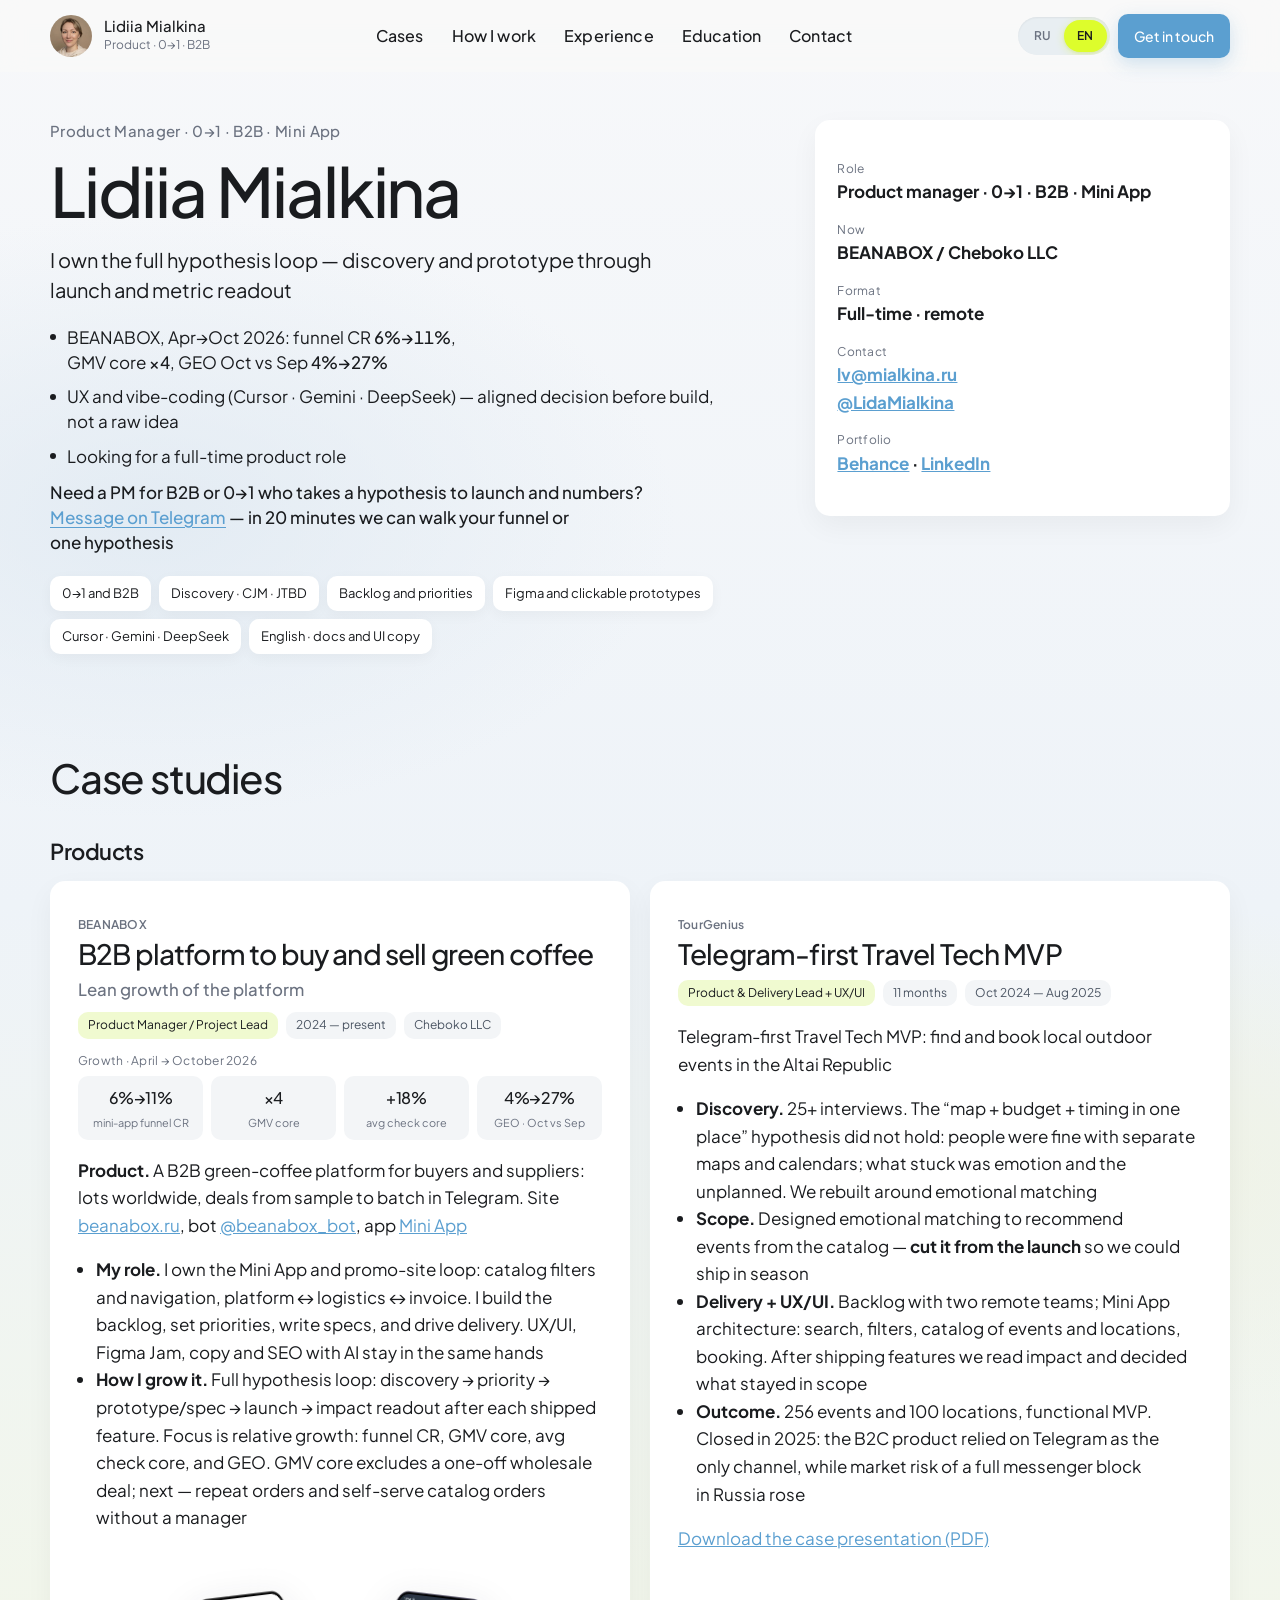
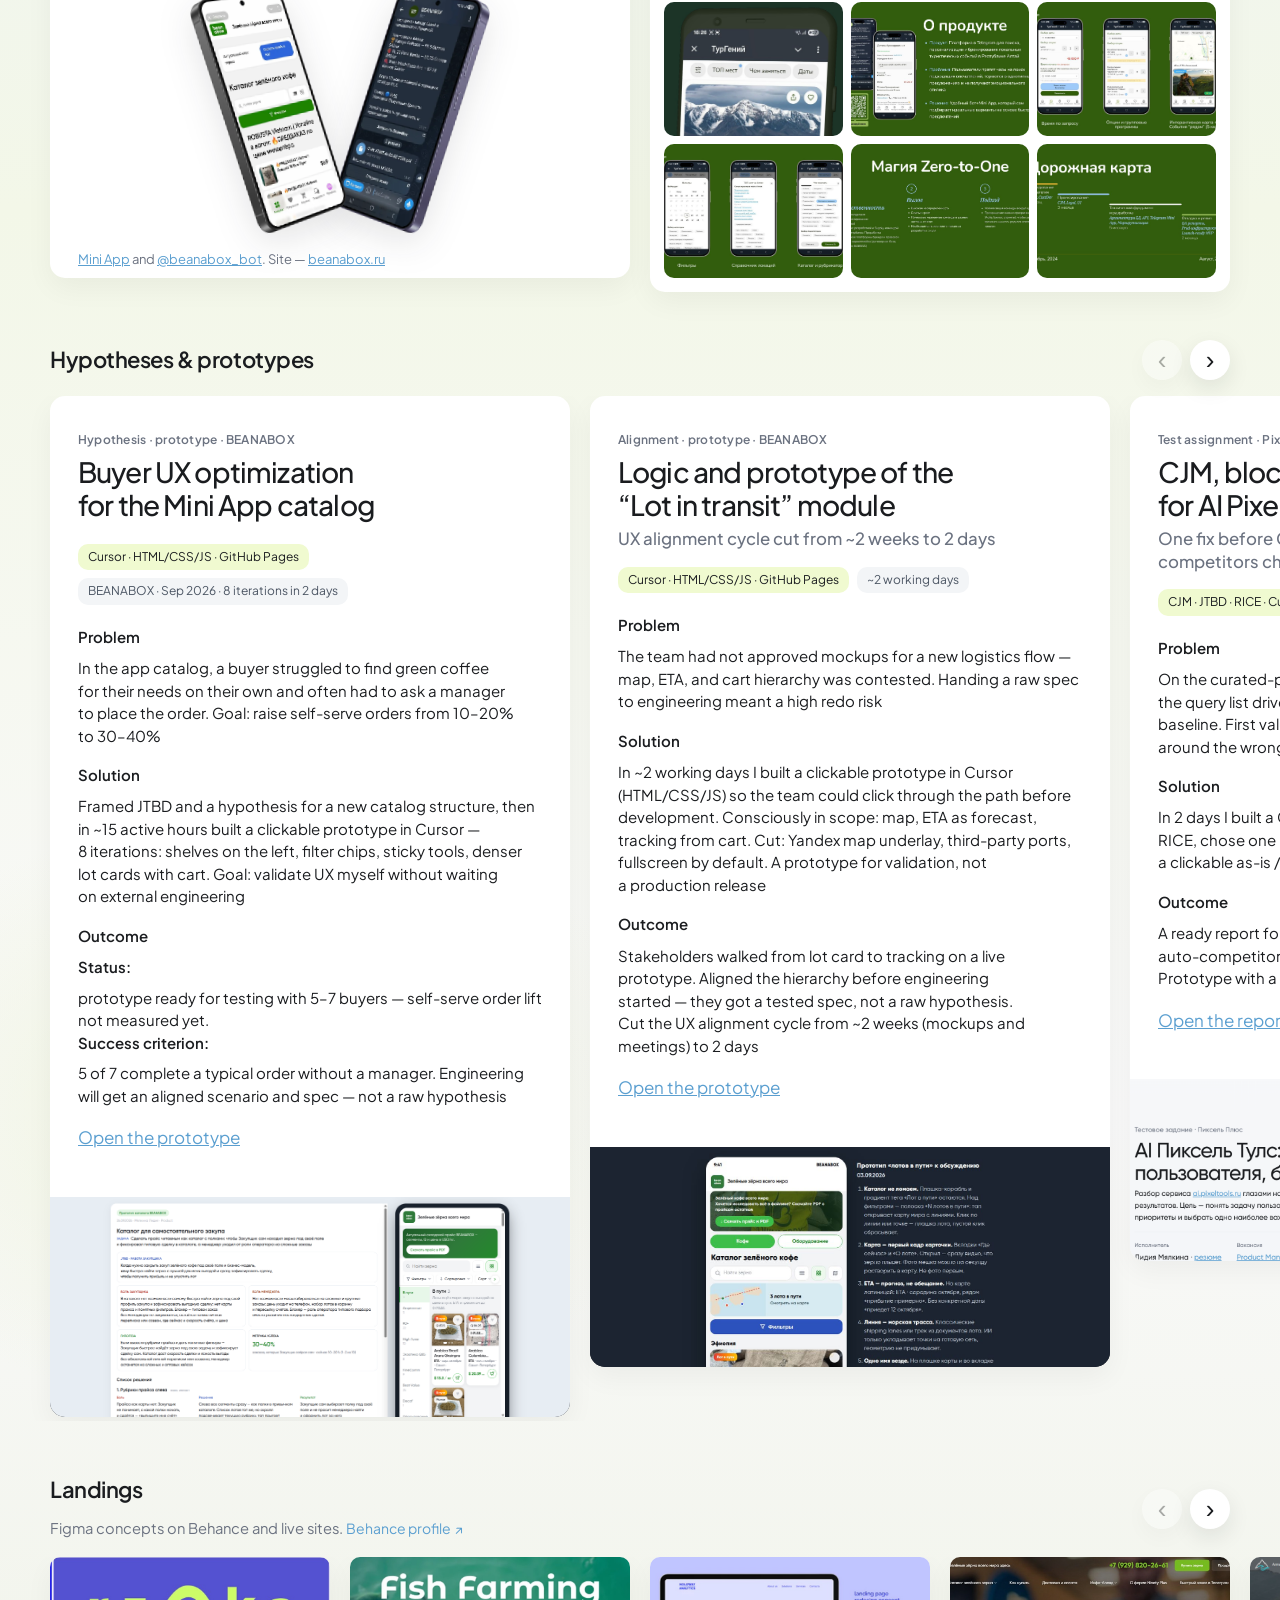
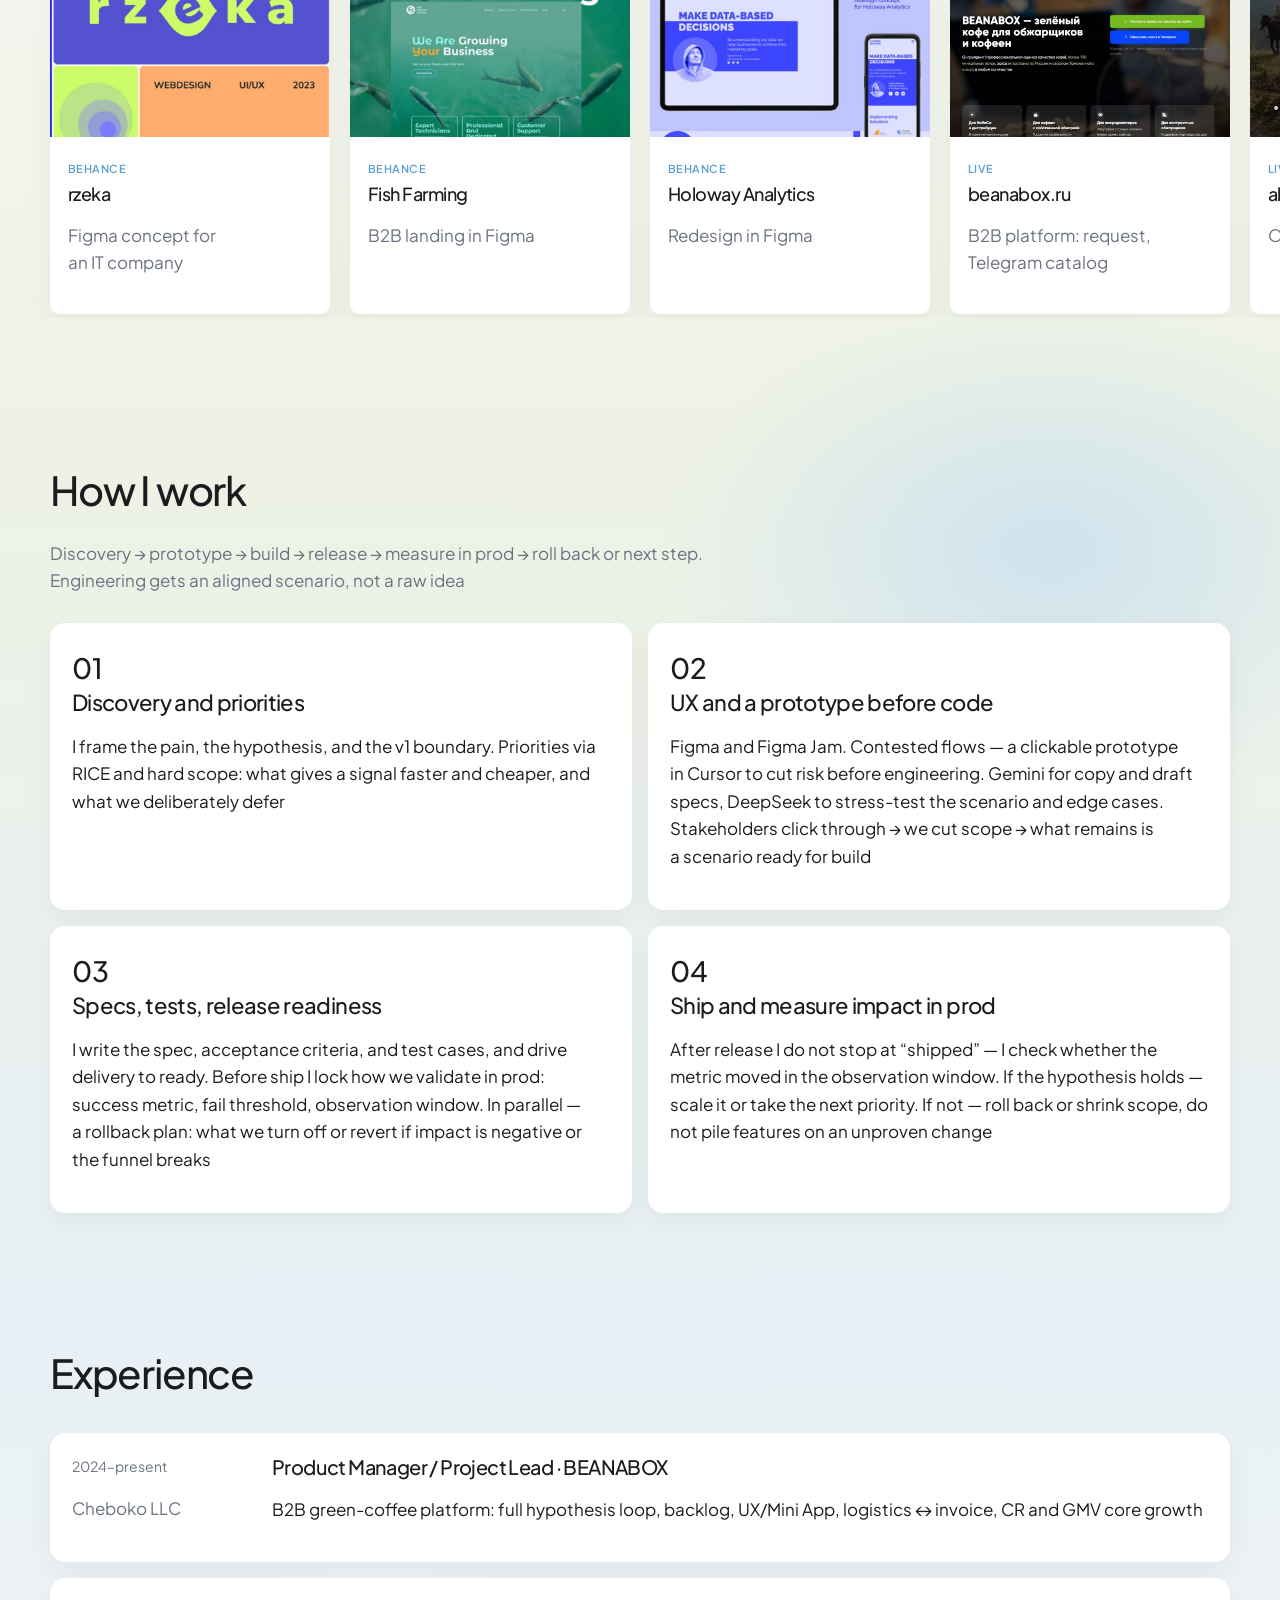
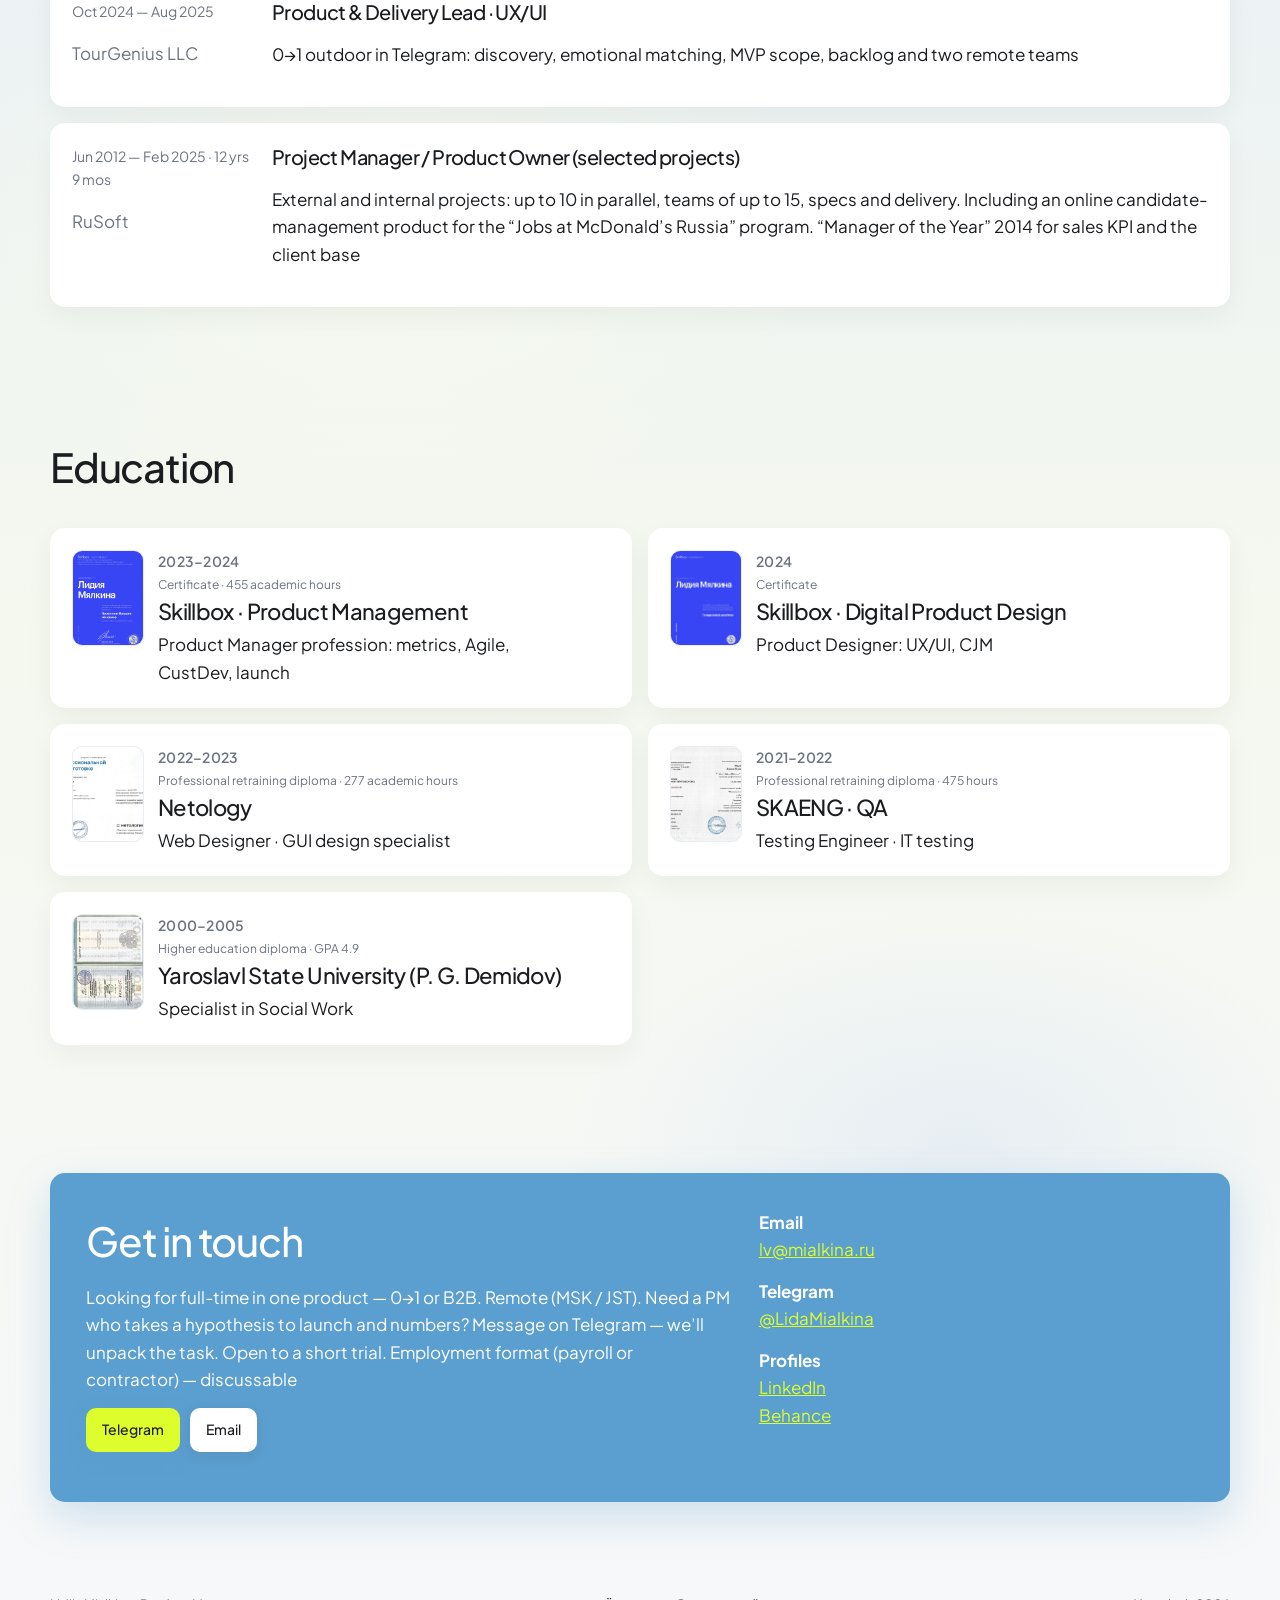
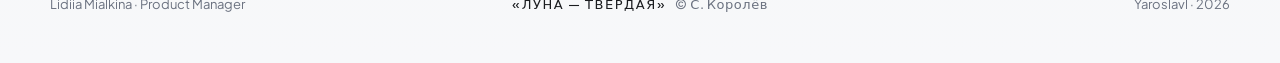
==== commit e4cdb99f: "Корректировка 2" ====
--- a/en/index.html
+++ b/en/index.html
@@ -47,6 +47,27 @@
         }
       })()
     </script>
+    <script>
+      (function () {
+        var key = 'cv-pmai-v'
+        var url = '../version.json?_=' + Date.now()
+        fetch(url, { cache: 'no-store' })
+          .then(function (r) { return r.ok ? r.json() : null })
+          .then(function (data) {
+            if (!data || !data.v) return
+            var prev = localStorage.getItem(key)
+            if (prev && prev !== data.v) {
+              localStorage.setItem(key, data.v)
+              var next = new URL(location.href)
+              next.searchParams.set('_v', data.v)
+              location.replace(next.toString())
+              return
+            }
+            localStorage.setItem(key, data.v)
+          })
+          .catch(function () {})
+      })()
+    </script>
     <link rel="preconnect" href="https://fonts.googleapis.com" />
     <link rel="preconnect" href="https://fonts.gstatic.com" crossorigin />
     <link
@@ -70,8 +91,7 @@
         </a>
         <nav class="nav" aria-label="Sections" data-i18n-aria="nav.label">
           <a href="#kejsy" data-i18n="nav.cases">Cases</a>
-          <a href="#obo-mne" data-i18n="nav.why">Approach</a>
-          <a href="#sajty" data-i18n="nav.sites">Landings</a>
+          <a href="#obo-mne" data-i18n="nav.why">How I&nbsp;work</a>
           <a href="#opyt" data-i18n="nav.experience">Experience</a>
           <a href="#obrazovanie" data-i18n="nav.education">Education</a>
           <a href="#kontakty" data-i18n="nav.contact">Contact</a>
@@ -620,7 +640,6 @@
         <div class="wrap">
           <div class="section-head">
             <h2 data-i18n="exp.title">Experience</h2>
-            <p class="muted" data-i18n="exp.sub">What you can check on&nbsp;LinkedIn and in&nbsp;live links</p>
           </div>
           <div class="timeline">
             <article class="job">
@@ -645,12 +664,15 @@
             </article>
             <article class="job">
               <div>
-                <div class="when" data-i18n="exp.rs.when">before the product track</div>
-                <p class="muted">RuSoft</p>
+                <div class="when" data-i18n="exp.rs.when">Jun&nbsp;2012&nbsp;— Feb&nbsp;2025 · 12&nbsp;yrs 9&nbsp;mos</div>
+                <p class="muted" data-i18n="exp.rs.co">RuSoft</p>
               </div>
               <div>
-                <h3 data-i18n="exp.rs.h3">Product Owner&nbsp;/ Project Manager</h3>
-                <p data-i18n="exp.rs.p">Up&nbsp;to&nbsp;10 projects in&nbsp;parallel, teams of&nbsp;up&nbsp;to&nbsp;15, internal products and specs. Winner of&nbsp;“Manager of&nbsp;the Year” for sales KPI and the client base</p>
+                <h3 data-i18n="exp.rs.h3">Project Manager&nbsp;/ Product Owner (selected projects)</h3>
+                <p data-i18n="exp.rs.p">
+                  External and internal projects: up&nbsp;to&nbsp;10 in&nbsp;parallel, teams of&nbsp;up&nbsp;to&nbsp;15, specs and delivery.
+                  Including an online candidate-management product for the “Jobs at&nbsp;McDonald’s Russia” program.
+                  “Manager of&nbsp;the Year” 2014 for sales KPI and the client base</p>
               </div>
             </article>
           </div>
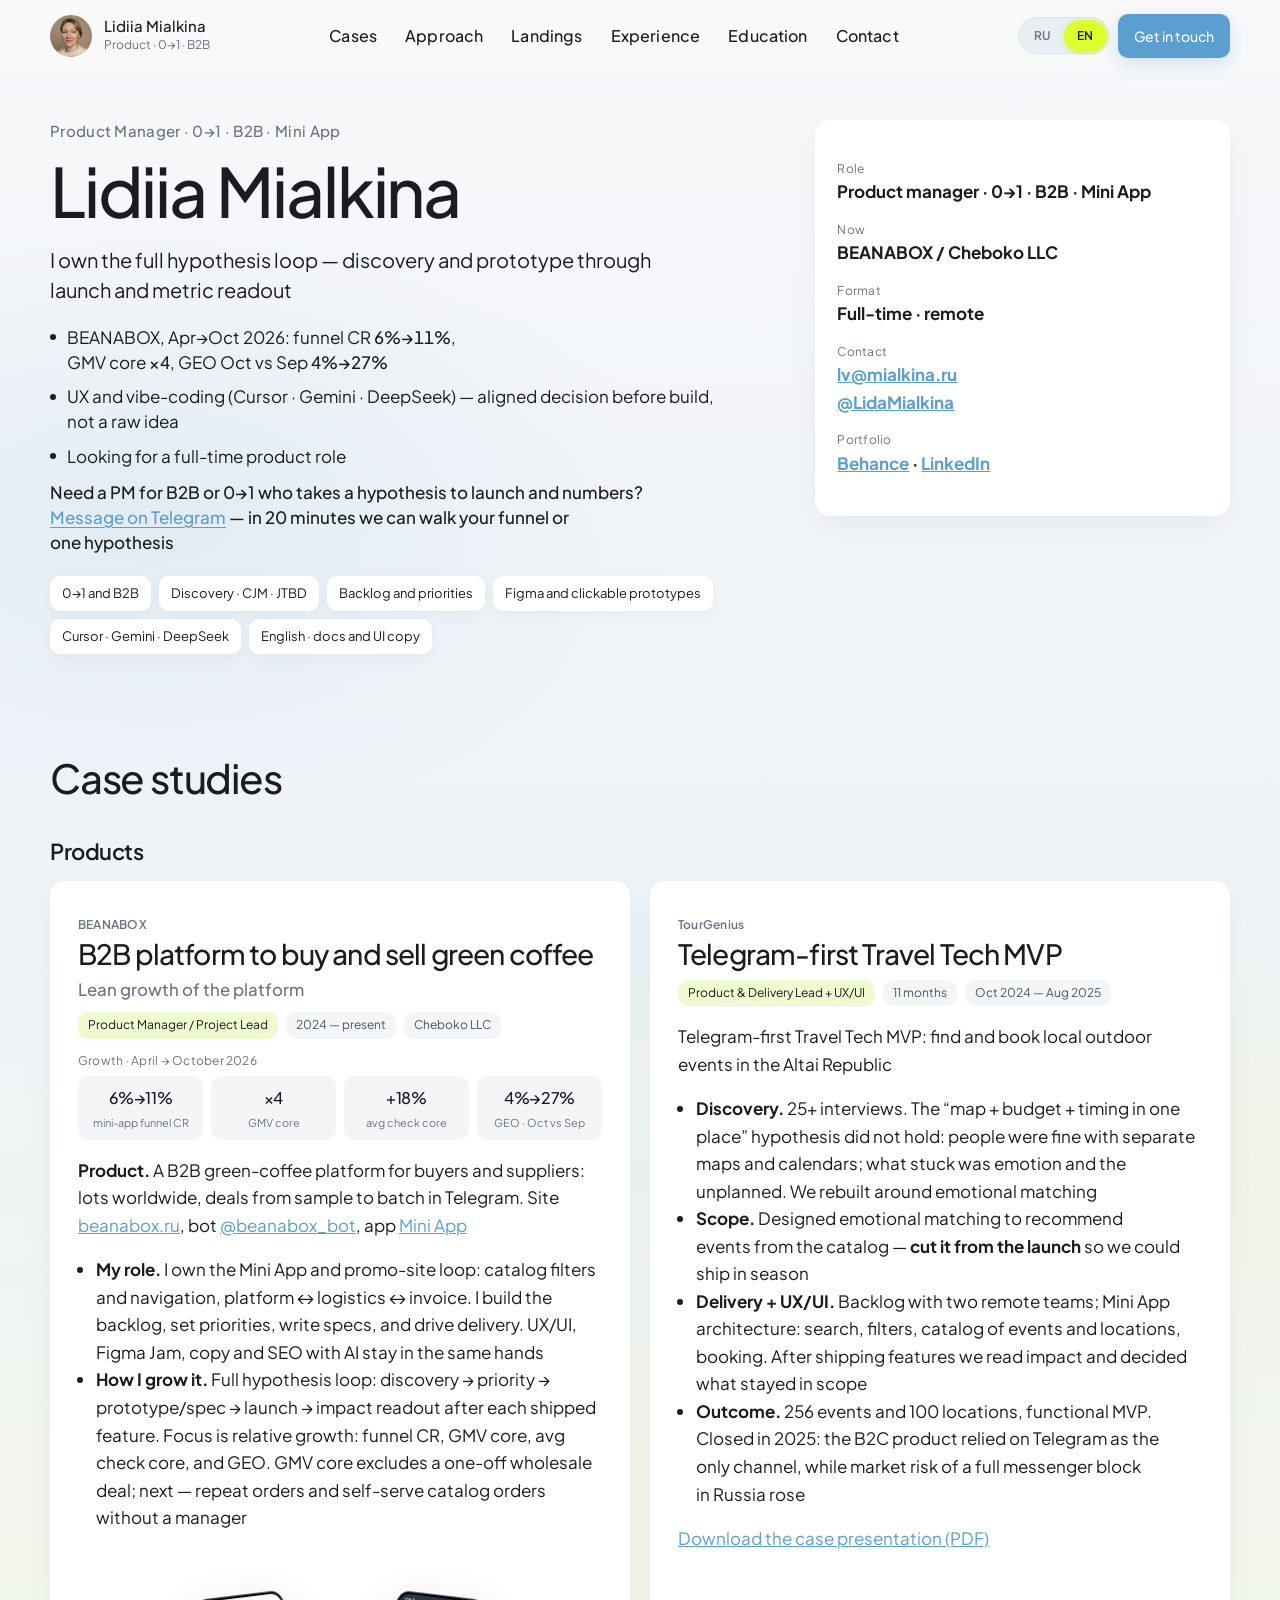
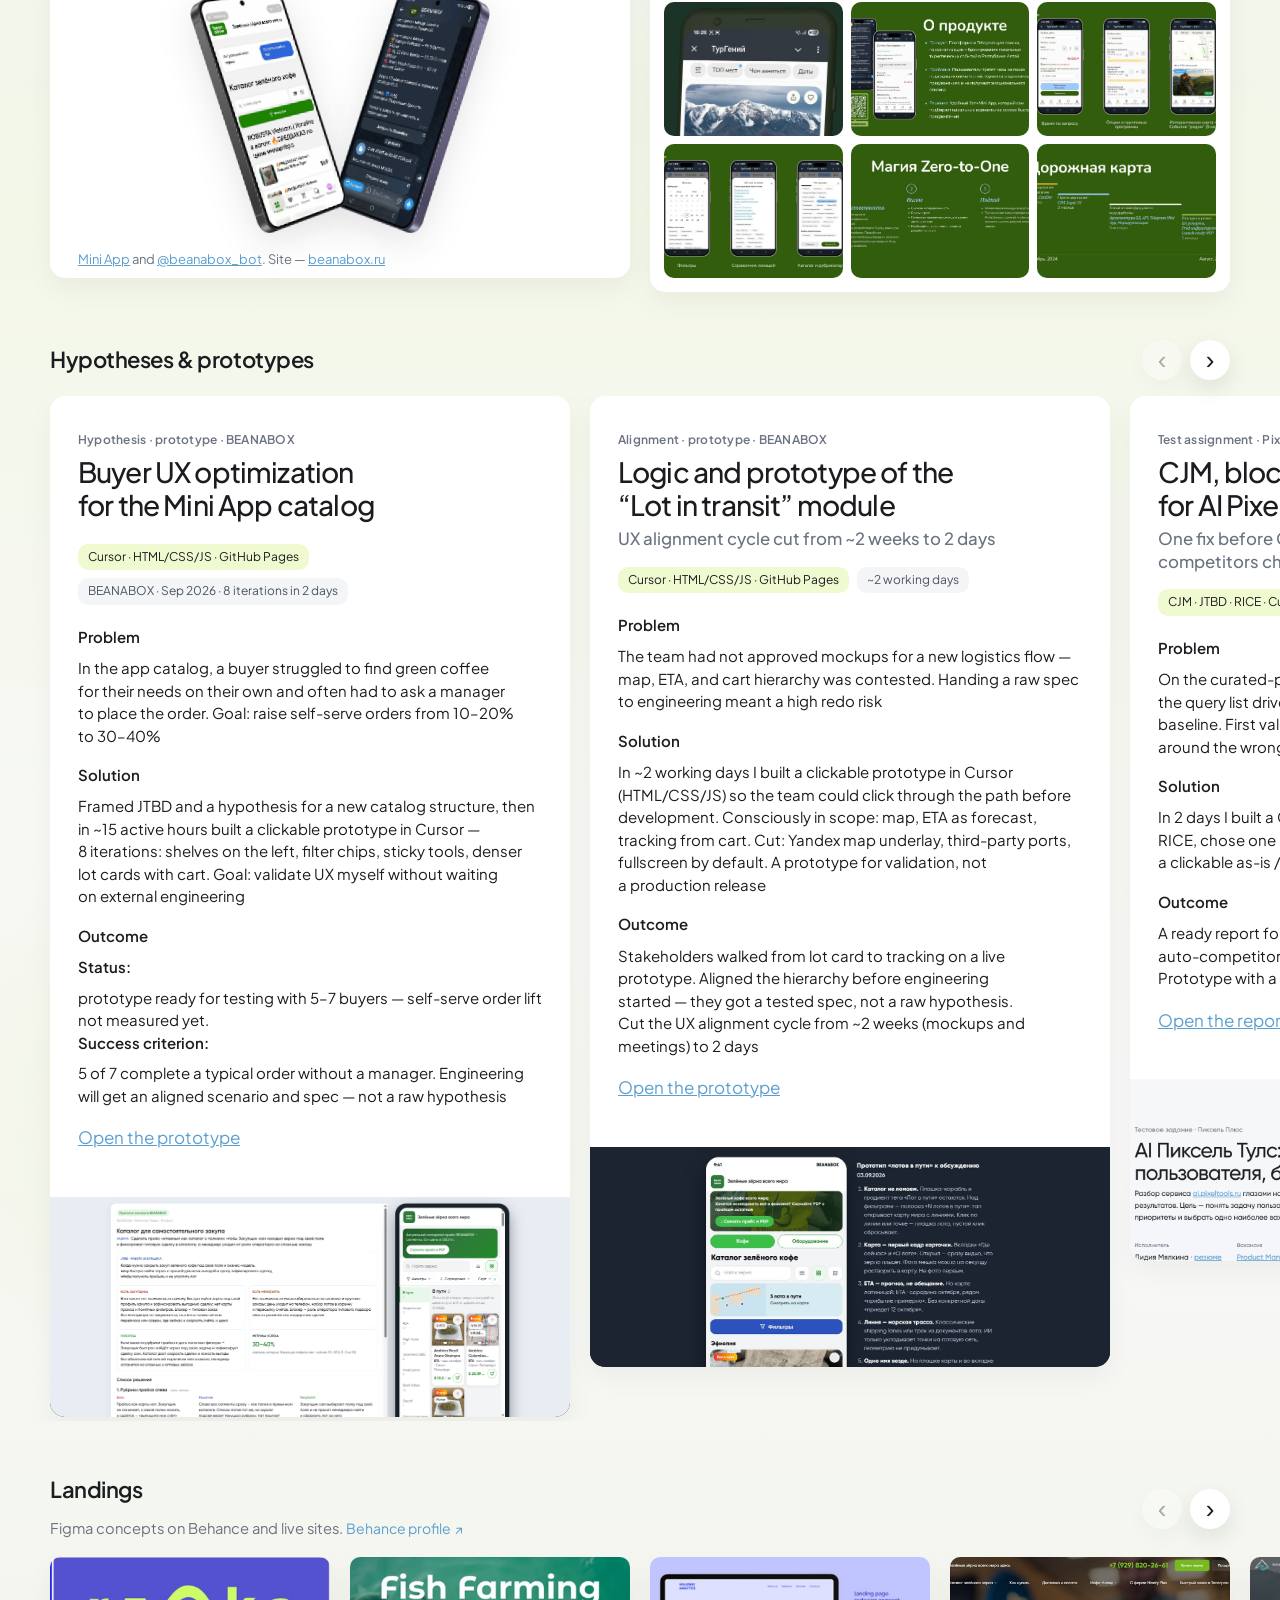
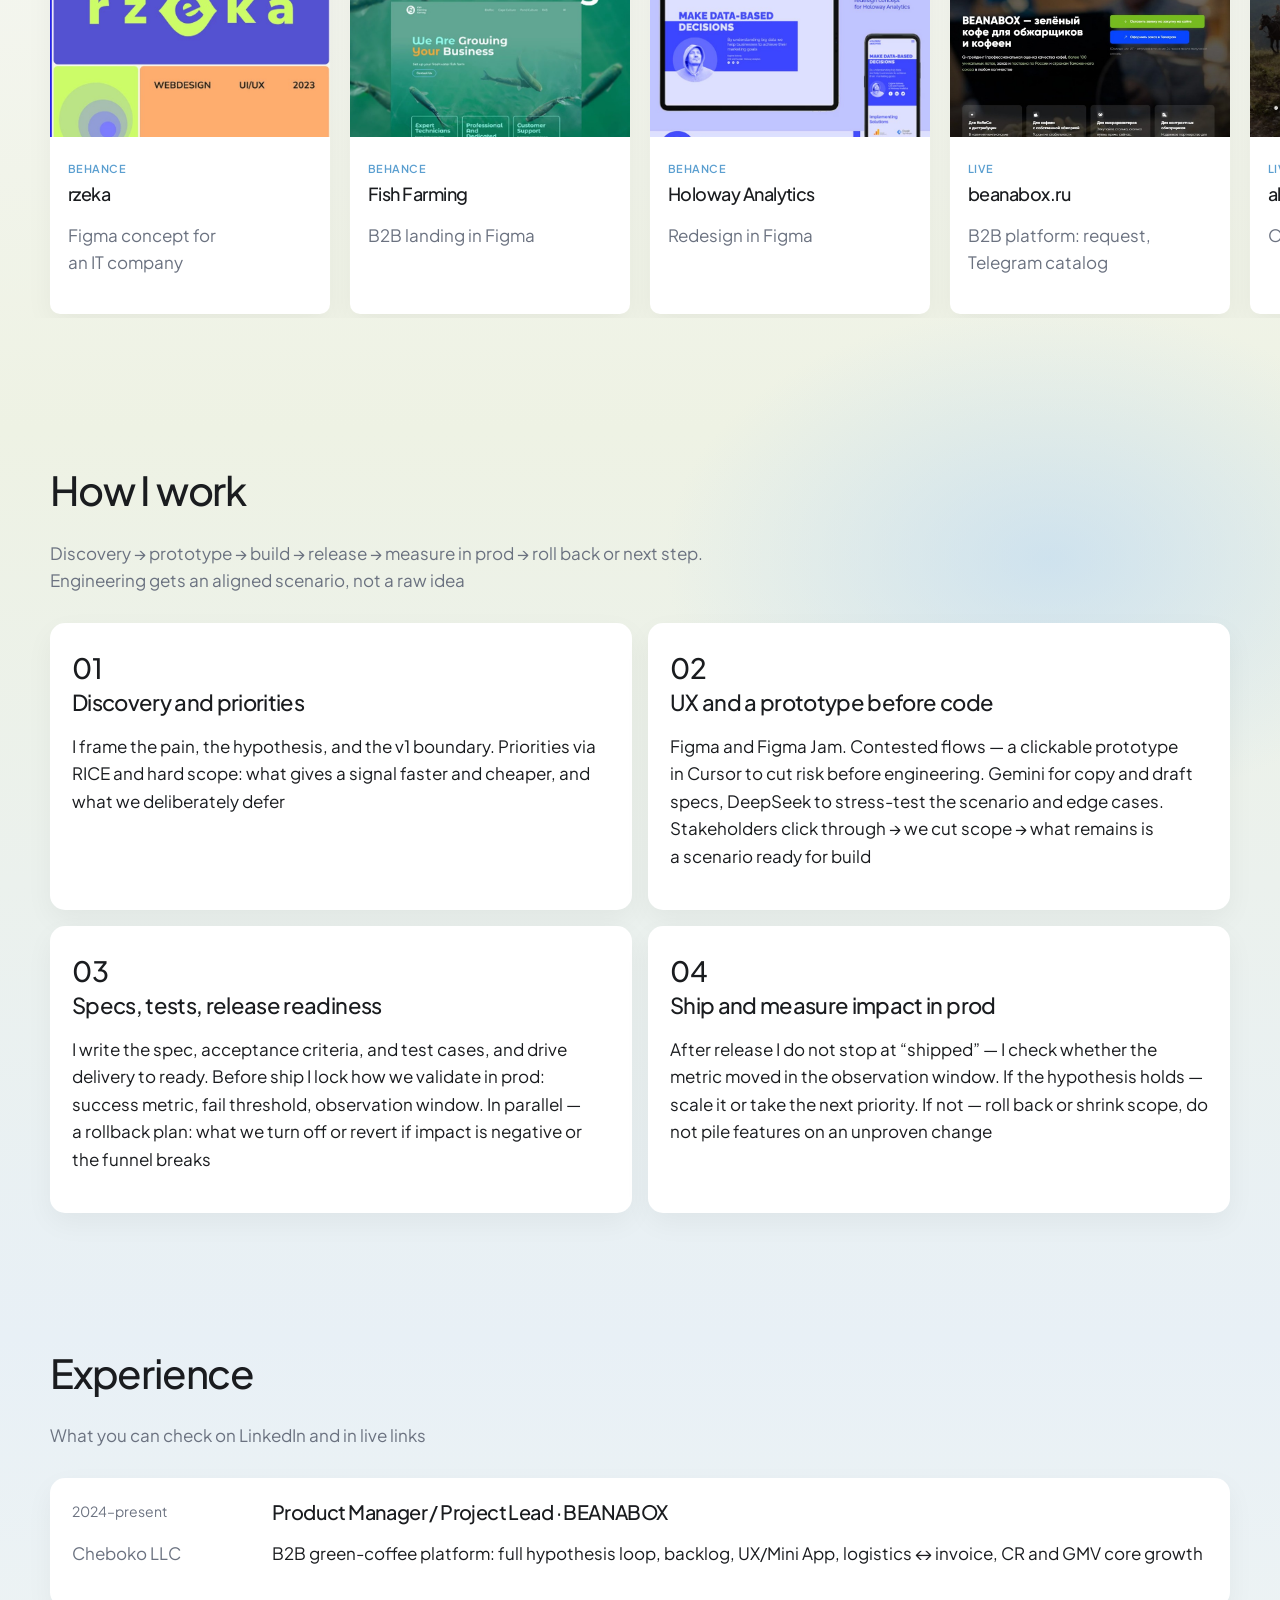
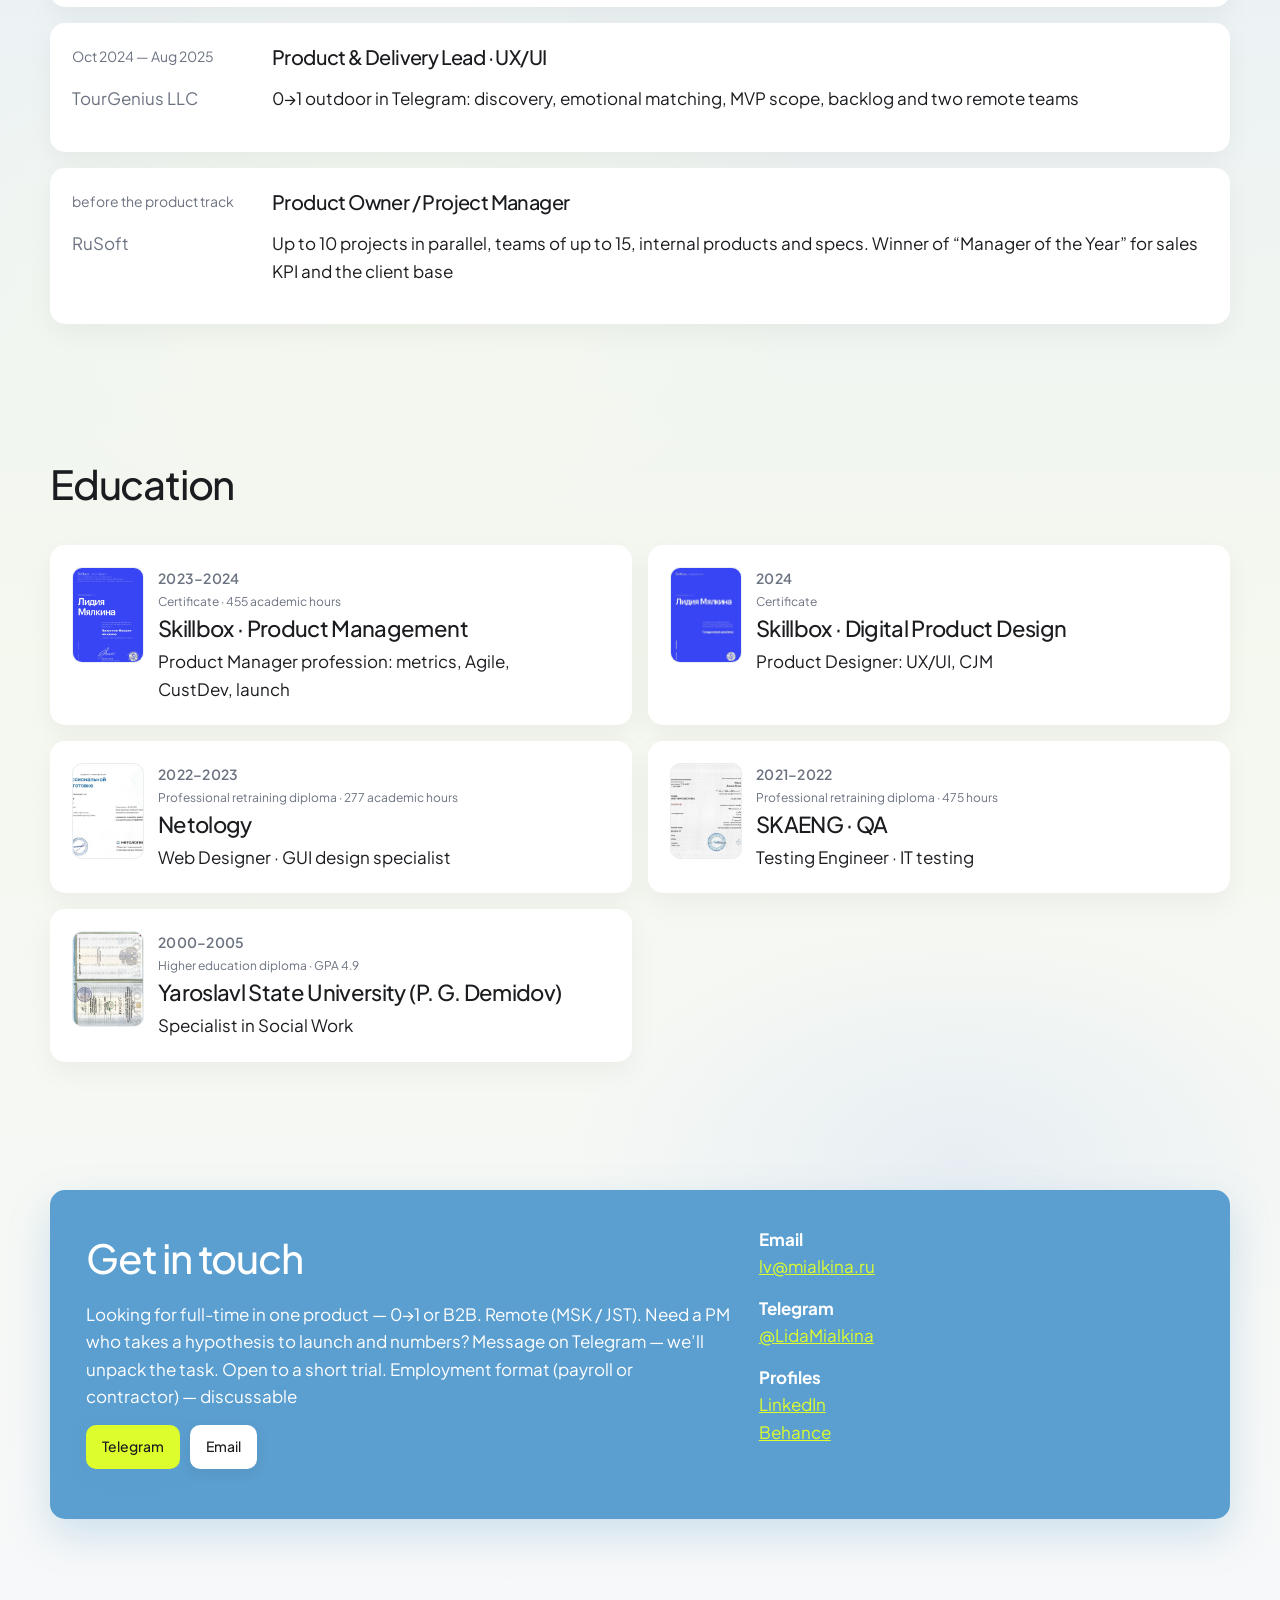
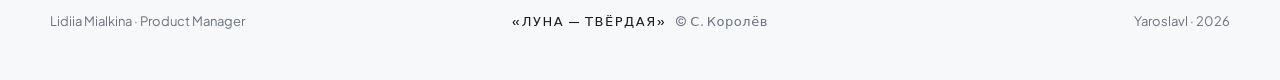
==== commit 8684cdf1: "ОБновления 3" ====
--- a/en/index.html
+++ b/en/index.html
@@ -47,33 +47,14 @@
         }
       })()
     </script>
-    <script>
-      (function () {
-        var key = 'cv-pmai-v'
-        var url = '../version.json?_=' + Date.now()
-        fetch(url, { cache: 'no-store' })
-          .then(function (r) { return r.ok ? r.json() : null })
-          .then(function (data) {
-            if (!data || !data.v) return
-            var prev = localStorage.getItem(key)
-            if (prev && prev !== data.v) {
-              localStorage.setItem(key, data.v)
-              var next = new URL(location.href)
-              next.searchParams.set('_v', data.v)
-              location.replace(next.toString())
-              return
-            }
-            localStorage.setItem(key, data.v)
-          })
-          .catch(function () {})
-      })()
-    </script>
     <link rel="preconnect" href="https://fonts.googleapis.com" />
     <link rel="preconnect" href="https://fonts.gstatic.com" crossorigin />
     <link
       href="https://fonts.googleapis.com/css2?family=Plus+Jakarta+Sans:wght@400;500;600;700;800&display=swap"
       rel="stylesheet"
     />
+    <meta http-equiv="Cache-Control" content="no-cache, no-store, must-revalidate" />
+    <script src="../assets/cache-bust.js" data-version-url="../version.json" defer></script>
     <script type="module" crossorigin src="../assets/myfinishline-Dg-Q-eZ1.js?v=lightbox-fit-1"></script>
     <link rel="modulepreload" crossorigin href="../assets/modulepreload-polyfill-P2Xu9kJm.js">
     <link rel="stylesheet" crossorigin href="../assets/myfinishline-DANz9di1.css?v=landings-in-cases-13">
@@ -91,7 +72,8 @@
         </a>
         <nav class="nav" aria-label="Sections" data-i18n-aria="nav.label">
           <a href="#kejsy" data-i18n="nav.cases">Cases</a>
-          <a href="#obo-mne" data-i18n="nav.why">How I&nbsp;work</a>
+          <a href="#obo-mne" data-i18n="nav.why">Approach</a>
+          <a href="#sajty" data-i18n="nav.sites">Landings</a>
           <a href="#opyt" data-i18n="nav.experience">Experience</a>
           <a href="#obrazovanie" data-i18n="nav.education">Education</a>
           <a href="#kontakty" data-i18n="nav.contact">Contact</a>
@@ -640,6 +622,7 @@
         <div class="wrap">
           <div class="section-head">
             <h2 data-i18n="exp.title">Experience</h2>
+            <p class="muted" data-i18n="exp.sub">What you can check on&nbsp;LinkedIn and in&nbsp;live links</p>
           </div>
           <div class="timeline">
             <article class="job">
@@ -664,15 +647,12 @@
             </article>
             <article class="job">
               <div>
-                <div class="when" data-i18n="exp.rs.when">Jun&nbsp;2012&nbsp;— Feb&nbsp;2025 · 12&nbsp;yrs 9&nbsp;mos</div>
-                <p class="muted" data-i18n="exp.rs.co">RuSoft</p>
+                <div class="when" data-i18n="exp.rs.when">before the product track</div>
+                <p class="muted">RuSoft</p>
               </div>
               <div>
-                <h3 data-i18n="exp.rs.h3">Project Manager&nbsp;/ Product Owner (selected projects)</h3>
-                <p data-i18n="exp.rs.p">
-                  External and internal projects: up&nbsp;to&nbsp;10 in&nbsp;parallel, teams of&nbsp;up&nbsp;to&nbsp;15, specs and delivery.
-                  Including an online candidate-management product for the “Jobs at&nbsp;McDonald’s Russia” program.
-                  “Manager of&nbsp;the Year” 2014 for sales KPI and the client base</p>
+                <h3 data-i18n="exp.rs.h3">Product Owner&nbsp;/ Project Manager</h3>
+                <p data-i18n="exp.rs.p">Up&nbsp;to&nbsp;10 projects in&nbsp;parallel, teams of&nbsp;up&nbsp;to&nbsp;15, internal products and specs. Winner of&nbsp;“Manager of&nbsp;the Year” for sales KPI and the client base</p>
               </div>
             </article>
           </div>
